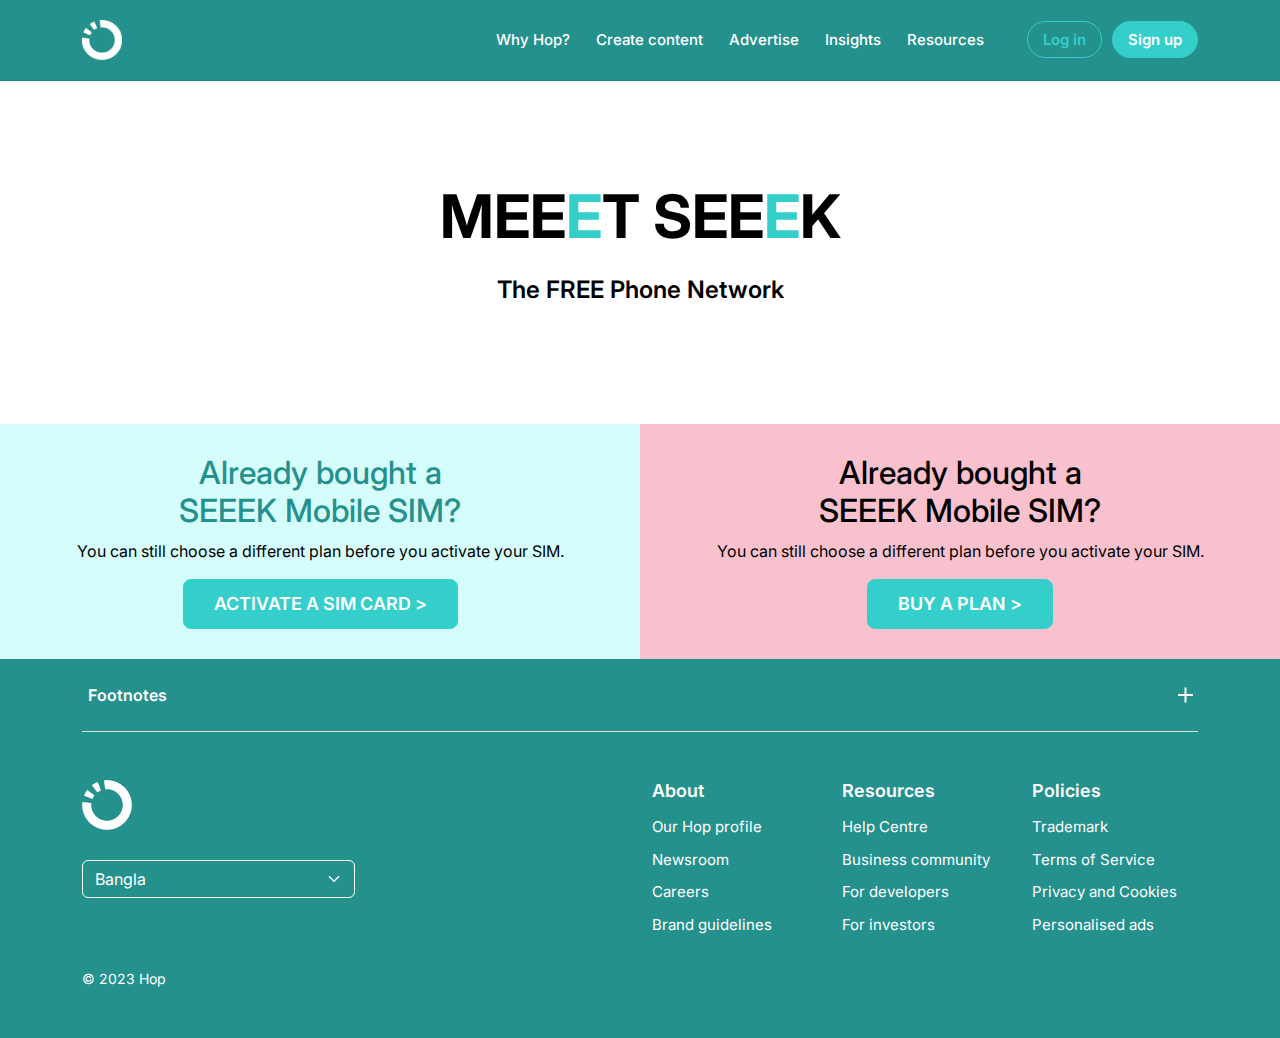
==== index.html @ 57a8bf24 "MEEET SEEEK init" ====
<!DOCTYPE html>
<html lang="en" xml:lang="en" xmlns="http://www.w3.org/1999/xhtml">
<head>
	<meta charset="UTF-8">
	<meta name="viewport" content="width=device-width, initial-scale=1, shrink-to-fit=no">
	
	<!-- Primary Meta Tags -->
	<title>MEEET SEEEK</title>
	<meta name="author" content="Developer Zahid">
	<meta name="title" content="MEEET SEEEK" />
	<meta name="description" content="MEEET SEEEK" />
	<meta name="keywords" content="MEEET SEEEK">

	<!-- Open Graph / Facebook -->
	<meta property="og:type" content="website" />
	<meta property="og:url" content="https://developer-zahid.github.io/MEEET-SEEEK" />
	<meta property="og:title" content="MEEET SEEEK" />
	<meta property="og:description" content="MEEET SEEEK" />
	<meta property="og:image" content="https://developer-zahid.github.io/MEEET-SEEEK/assets/images/og/og-image.jpg" />

	<!-- Twitter -->
	<meta property="twitter:card" content="summary_large_image" />
	<meta property="twitter:url" content="https://developer-zahid.github.io/MEEET-SEEEK" />
	<meta property="twitter:title" content="Hop" />
	<meta property="twitter:description" content="MEEET SEEEK" />
	<meta property="twitter:image" content="https://developer-zahid.github.io/MEEET-SEEEK/assets/images/og/og-image.jpg" />

	<!-- Favicon Link -->
	<link rel="icon" type="image/png" sizes="512x512" href="./assets/images/favicon/android-chrome-512x512.png">
	<link rel="icon" type="image/png" sizes="192x192" href="./assets/images/favicon/android-chrome-192x192.png">
	<link rel="apple-touch-icon" sizes="180x180" href="./assets/images/favicon/apple-touch-icon.png">
	<link rel="icon" type="image/png" sizes="32x32" href="./assets/images/favicon/favicon-32x32.png">
	<link rel="icon" type="image/png" sizes="16x16" href="./assets/images/favicon/favicon-16x16.png">
	<link rel="icon" type="image/x-icon" href="./assets/images/favicon/favicon.ico">
	<link rel="manifest" href="./assets/images/favicon/site.webmanifest">

	<!-- All CSS -->
	<link rel="stylesheet" href="./assets/plugins/bootstrap/css/bootstrap.min.css">
	<link rel="stylesheet" href="./assets/css/style.min.css">
</head>
<body>
	<!-- Preloader Section -->
	<!-- <div class="preloader position-fixed w-100 h-100 bg-white">
		<div class="preloader__container w-100 h-100 d-flex align-items-center justify-content-center p-2">
			<img class="user-select-none" src="./assets/images/logo/logo-black.png" alt="logo" height="100">
		</div>
	</div> -->

	<!-- Header Section -->
	<header class="header fixed-top">
		<nav class="navbar">
			<div class="container">
				<a class="navbar-brand" href="./">
					<img class="navbar-brand__image" src="./assets/images/logo/logo-black.png" alt="logo">
				</a>
				<div class="navbar__menu">
					<ul class="navbar__nav">
						<li class="navbar__nav__item">
							<button type="button" class="navbar__nav__link underline">
								<span class="navbar__nav__link__text underline__text">Why Hop?</span>
							</button>
							<div class="navbar__nav__dropdown-menu">
								<a href="#!" class="navbar__nav__dropdown-menu__link underline">
									<span class="underline__text">How Hop works</span>
								</a>
								<a href="#!" class="navbar__nav__dropdown-menu__link underline">
									<span class="underline__text">Getting started</span>
								</a>
								<a href="#!" class="navbar__nav__dropdown-menu__link underline">
									<span class="underline__text">The Hop audience</span>
								</a>
								<a href="#!" class="navbar__nav__dropdown-menu__link underline">
									<span class="underline__text">Success stories</span>
								</a>
							</div>
						</li>
						<li class="navbar__nav__item">
							<button type="button" class="navbar__nav__link underline">
								<span class="navbar__nav__link__text underline__text">Create content</span>
							</button>
							<div class="navbar__nav__dropdown-menu">
								<a href="#!" class="navbar__nav__dropdown-menu__link underline">
									<span class="underline__text">Hop for creators</span>
								</a>
								<a href="#!" class="navbar__nav__dropdown-menu__link underline">
									<span class="underline__text">Making Pins: Tricks and Tips</span>
								</a>
								<a href="#!" class="navbar__nav__dropdown-menu__link underline">
									<span class="underline__text">Earning money</span>
								</a>
								<a href="#!" class="navbar__nav__dropdown-menu__link underline">
									<span class="underline__text">Best Practices</span>
								</a>
							</div>
						</li>
						<li class="navbar__nav__item">
							<button type="button" class="navbar__nav__link underline">
								<span class="navbar__nav__link__text underline__text">Advertise</span>
							</button>
							<div class="navbar__nav__dropdown-menu">
								<a href="#!" class="navbar__nav__dropdown-menu__link underline">
									<span class="underline__text">Hop Ads</span>
								</a>
								<a href="#!" class="navbar__nav__dropdown-menu__link underline">
									<span class="underline__text">Using Ads Manager</span>
								</a>
								<a href="#!" class="navbar__nav__dropdown-menu__link underline">
									<span class="underline__text">Shopping solutions</span>
								</a>
								<a href="#!" class="navbar__nav__dropdown-menu__link underline">
									<span class="underline__text">Analytics and measurement</span>
								</a>
								<a href="#!" class="navbar__nav__dropdown-menu__link underline">
									<span class="underline__text">Brand safety</span>
								</a>
								<a href="#!" class="navbar__nav__dropdown-menu__link underline">
									<span class="underline__text">Hop Business Partners</span>
								</a>
							</div>
						</li>
						<li class="navbar__nav__item">
							<button type="button" class="navbar__nav__link underline">
								<span class="navbar__nav__link__text underline__text">Insights</span>
							</button>
							<div class="navbar__nav__dropdown-menu">
								<a href="#!" class="navbar__nav__dropdown-menu__link underline">
									<span class="underline__text">The Point: Research and insights</span>
								</a>
								<a href="#!" class="navbar__nav__dropdown-menu__link underline">
									<span class="underline__text">Inspiration Nation</span>
								</a>
								<a href="#!" class="navbar__nav__dropdown-menu__link underline">
									<span class="underline__text">Hop Predicts</span>
								</a>
								<a href="#!" class="navbar__nav__dropdown-menu__link underline">
									<span class="underline__text">Holiday 2023</span>
								</a>
							</div>
						</li>
						<li class="navbar__nav__item">
							<button type="button" class="navbar__nav__link underline">
								<span class="navbar__nav__link__text underline__text">Resources</span>
							</button>
							<div class="navbar__nav__dropdown-menu">
								<a href="#!" class="navbar__nav__dropdown-menu__link underline">
									<span class="underline__text">Blog</span>
								</a>
								<a href="#!" class="navbar__nav__dropdown-menu__link underline">
									<span class="underline__text">Hop Presents 2023</span>
								</a>
								<a href="#!" class="navbar__nav__dropdown-menu__link underline">
									<span class="underline__text">Agency resources</span>
								</a>
								<a href="#!" class="navbar__nav__dropdown-menu__link underline">
									<span class="underline__text">Small business hub</span>
								</a>
								<a href="#!" class="navbar__nav__dropdown-menu__link underline">
									<span class="underline__text">Guides and education</span>
								</a>
								<a href="#!" class="navbar__nav__dropdown-menu__link underline">
									<span class="underline__text">Teen safety</span>
								</a>
							</div>
						</li>
					</ul>
					<div class="navbar__actions">
						<a href="#!" class="btn btn-sm btn-outline-primary rounded-pill">Log in</a>
						<a href="#!" class="btn btn-sm btn-primary rounded-pill">Sign up</a>
					</div>
				</div>
				<button type="button" class="navbar__toggler" data-toggle="menu">
					<span class="navbar__toggler__bar"></span>
					<span class="navbar__toggler__bar"></span>
				</button>
			</div>
		</nav>
	</header>

	<!-- Banner Section -->
	<section class="banner">
		<div class="container">
			<div class="row justify-content-center">
				<div class="col-lg-8">
					<div class="text-center">
						<h1 class="banner__title">MEE<span class="text-primary">E</span>T SEE<span class="text-primary">E</span>K</h1>
						<p class="banner__text px-lg-5">The FREE Phone Network</p>
					</div>
				</div>
			</div>
		</div>
	</section>
	<section class="cta">
		<div class="container-fluid g-0">
			<div class="row g-0">
				<div class="col-md-6">
					<a href="#!" class="cta-card text-center d-block bg-primary--light">
						<h1 class="cta-card__title text-primary--dark h2">Already bought a <br> SEEEK Mobile SIM?</h1>
						<p class="cta-card__text">You can still choose a different plan before you activate your SIM.</p>
						<span class="btn btn-lg btn-primary">ACTIVATE A SIM CARD ></span>
					</a>
				</div>
				<div class="col-md-6">
					<a href="#!" class="cta-card text-center d-block bg-secondary">
						<h1 class="cta-card__title h2">Already bought a <br> SEEEK Mobile SIM?</h1>
						<p class="cta-card__text">You can still choose a different plan before you activate your SIM.</p>
						<span class="btn btn-lg btn-primary">BUY A PLAN ></span>
					</a>
				</div>
			</div>
		</div>
	</section>

	<!-- Footer Section -->
	<footer class="footer bg-primary--dark">
		<div class="container">
			<div class="footer__top">
				<button type="button" class="text-white fw-semibold text-start d-block py-4 w-100 bg-transparent border-0 border-bottom" data-bs-toggle="collapse" data-bs-target="#collapseExample" aria-expanded="false">Footnotes</button>
				<div class="collapse" id="collapseExample">
					<div class="pt-5">
						<div class="row">
							<div class="col-lg-4 col-md-6 text-white">
								<small class="circle-number">1</small>
								<p><small>Neustar, Retail meta study with five US retail brands, June 2019</small></p>
							</div>
							<div class="col-lg-4 col-md-6 text-white">
								<small class="circle-number">2</small>
								<p><small>Product screens are for illustrative purposes only, and results may vary.</small></p>
							</div>
						</div>
					</div>
				</div>
			</div>
			<div class="footer__bottom py-5">
				<div class="row">
					<div class="col-xl-6 col-lg-4">
						<a href="./" class="d-inline-block">
							<img class="footer__logo" src="./assets/images/logo/logo-white.png" alt="logo" loading="lazy">
						</a>
						<div class="col-md-6 my-3 my-sm-4">
							<select name="language" class="form-select bg-primary--dark">
								<option value="us" selected>English (US)</option>
								<option value="bd" selected>Bangla</option>
							</select>
						</div>
					</div>
					<div class="col-sm">
						<div class="footer__block">
							<h3 class="footer__block__title">About</h3>
							<a href="#!" class="footer__block__link">Our Hop profile</a>
							<a href="#!" class="footer__block__link">Newsroom</a>
							<a href="#!" class="footer__block__link">Careers</a>
							<a href="#!" class="footer__block__link">Brand guidelines</a>
						</div>
					</div>
					<div class="col-sm">
						<div class="footer__block">
							<h3 class="footer__block__title">Resources</h3>
							<a href="#!" class="footer__block__link">Help Centre</a>
							<a href="#!" class="footer__block__link">Business community</a>
							<a href="#!" class="footer__block__link">For developers</a>
							<a href="#!" class="footer__block__link">For investors</a>
						</div>
					</div>
					<div class="col-sm">
						<div class="footer__block">
							<h3 class="footer__block__title">Policies</h3>
							<a href="#!" class="footer__block__link">Trademark</a>
							<a href="#!" class="footer__block__link">Terms of Service</a>
							<a href="#!" class="footer__block__link">Privacy and Cookies</a>
							<a href="#!" class="footer__block__link">Personalised ads</a>
						</div>
					</div>
				</div>
				<p class="mb-0 text-white"><small>© 2023 Hop</small></p>
			</div>
		</div>
	</footer>

	<!-- All Scripts -->
	<script src="./assets/plugins/jquery/jquery-3.7.1.min.js"></script>
	<script src="./assets/plugins/bootstrap/js/bootstrap.min.js"></script>
	<script src="./assets/js/script.js"></script>
</body>
</html>
---- assets/css/style.min.css ----
@import"https://fonts.googleapis.com/css2?family=Inter:wght@300;400;500;600;700&display=swap";:root{--color-primary: #34CFCB;--color-primary-rgb: 52, 207, 203;--color-primary--light: #D5FDFC;--color-primary-rgb--light: 213, 253, 252;--color-primary--dark: #25918d;--color-secondary: #f9c1cd;--color-secondary-rgb: 249, 193, 205;--font-primary: Inter, sans-serif}*,*::before,*::after{outline:none;-webkit-tap-highlight-color:rgba(0,0,0,0)}::-moz-selection{color:#fff;background:var(--color-primary)}::selection{color:#fff;background:var(--color-primary)}html,body{scroll-behavior:smooth}html{font-size:16px;-webkit-text-size-adjust:none;-moz-text-size-adjust:none;-ms-text-size-adjust:none;text-size-adjust:none}body{--bs-body-color: #000000;--bs-body-font-weight: 400;--bs-body-font-family: var(--font-primary)}a,button{color:inherit;font-family:inherit}a,a:hover,a:focus,a:active{color:currentColor;text-decoration:none}button,button:hover,button:focus,button:active{outline:none}img,svg{display:block}img{-o-object-fit:cover;object-fit:cover;max-width:100%}p{font-size:0.875rem}@media(min-width: 768px){p{font-size:1rem}}:is(p,h1,h2,h3,h4,h5,h6) a{-webkit-text-decoration:underline var(--color-primary--dark) !important;text-decoration:underline var(--color-primary--dark) !important}.preloader{z-index:99999}.user-select-none{pointer-events:none}.section-gap{--_section-gap: 5rem;padding:var(--_section-gap) 0}@media(max-width: 1199.98px){.section-gap{--_section-gap: 3.75rem}}.section-gap--fix{padding-bottom:calc(var(--_section-gap) - 28px)}.section-header__title{font-size:1.875rem;margin-bottom:2.5rem}@media(min-width: 768px){.section-header__title{font-size:2.8125rem}}@media(min-width: 992px){.section-header__title{font-size:3.875rem}}.underline__text{position:relative;display:inline-block;padding:8px 5px;line-height:1}.underline__text::after{bottom:0;left:0;width:100%;height:2px;-webkit-transform:scaleX(0);-ms-transform:scaleX(0);transform:scaleX(0);-webkit-transform-origin:left center;-ms-transform-origin:left center;transform-origin:left center;background-color:var(--color-primary);-webkit-transition:-webkit-transform .2s cubic-bezier(0.21, 0.01, 0.21, 0.96);transition:-webkit-transform .2s cubic-bezier(0.21, 0.01, 0.21, 0.96);-o-transition:transform .2s cubic-bezier(0.21, 0.01, 0.21, 0.96);transition:transform .2s cubic-bezier(0.21, 0.01, 0.21, 0.96);transition:transform .2s cubic-bezier(0.21, 0.01, 0.21, 0.96), -webkit-transform .2s cubic-bezier(0.21, 0.01, 0.21, 0.96)}.underline.active .underline__text::after,.underline:hover .underline__text::after,.underline:focus-visible .underline__text::after{-webkit-transform:scaleX(1);-ms-transform:scaleX(1);transform:scaleX(1)}.match-height>[class*=col]{display:-webkit-box;display:-ms-flexbox;display:flex;-webkit-box-orient:vertical;-webkit-box-direction:normal;-ms-flex-flow:column;flex-flow:column}.match-height>[class*=col]>*{-webkit-box-flex:1;-ms-flex:1 1 auto;flex:1 1 auto}.text-primary,.bg-primary{--bs-primary-rgb: var(--color-primary-rgb)}.text-primary--dark{color:var(--color-primary--dark)}.bg-primary--light{background-color:var(--color-primary--light)}.bg-primary--dark{background-color:var(--color-primary--dark)}.text-secondary,.bg-secondary{--bs-secondary-rgb: var(--color-secondary-rgb)}.simplebar-scrollbar::before{background-color:var(--color-primary)}.nav-pills .nav-link__text{position:relative;isolation:isolate}[data-bs-toggle=collapse]::before,[data-bs-toggle=collapse]::after,.nav-pills .nav-link__text::after,.underline__text::after{content:"";position:absolute}.nav-pills .nav-link__text::after{border-radius:50rem}.circle-number,.favorite-btn{border-radius:100rem}.nav-pills .nav-link{-webkit-box-shadow:none;box-shadow:none}.text-btn{font-weight:500}.banner__text{font-weight:600}html{scrollbar-color:var(--color-primary) var(--color-primary--light);scrollbar-width:thin}html::-webkit-scrollbar{-webkit-appearance:none;appearance:none;background-color:var(--color-primary--light)}@media(min-width: 768px){html::-webkit-scrollbar{width:8px}}html::-webkit-scrollbar-thumb{background-color:var(--color-primary)}.header .navbar__actions{display:-webkit-box;display:-ms-flexbox;display:flex;-webkit-box-align:center;-ms-flex-align:center;align-items:center}.header .navbar__actions,.header .navbar__nav{--_size: 100%;max-width:var(--_size)}@media(min-width: 576px){.header .navbar__actions,.header .navbar__nav{--_size: 540px}}@media(min-width: 768px){.header .navbar__actions,.header .navbar__nav{--_size: 720px}}@media(min-width: 992px){.header .navbar__actions,.header .navbar__nav{--_size: 960px}}@media(min-width: 1200px){.header .navbar__actions,.header .navbar__nav{--_size: 1140px}}@media(min-width: 1400px){.header .navbar__actions,.header .navbar__nav{--_size: 1320px}}.btn{--bs-btn-padding-y: 0.625rem;--bs-btn-padding-x: 1.5625rem;--bs-btn-font-size: 0.875rem;--bs-border-radius: 0.5rem;--bs-btn-font-family: var(--font-primary);--bs-btn-font-weight: 600;--bs-btn-line-height: 1;-webkit-box-shadow:none !important;box-shadow:none !important}@media(min-width: 768px){.btn{--bs-btn-padding-y: 0.9375rem;--bs-btn-padding-x: 1.875rem;--bs-btn-font-size: 1.125rem;--bs-border-radius: 0.9375rem}}.btn-sm{--bs-btn-padding-y: 0.625rem;--bs-btn-padding-x: 0.9375rem;--bs-btn-font-size: 0.9375rem}.btn__icon{margin-right:0.625rem}.btn-primary{--bs-btn-bg: var(--color-primary);--bs-btn-border-color: var(--color-primary);--bs-btn-hover-color: var(--color-primary);--bs-btn-hover-bg: transparent;--bs-btn-hover-border-color: var(--color-primary);--bs-btn-active-color: var(--bs-btn-hover-color);--bs-btn-active-bg: var(--bs-btn-hover-bg);--bs-btn-active-border-color: var(--bs-btn-hover-border-color)}.btn-primary:focus{color:var(--bs-btn-hover-color);background-color:var(--bs-btn-hover-bg);border-color:var(--bs-btn-hover-border-color)}.btn-outline-primary{--bs-btn-color: var(--color-primary);--bs-btn-border-color: var(--color-primary);--bs-btn-hover-color: #fff;--bs-btn-hover-bg: var(--color-primary);--bs-btn-hover-border-color: var(--color-primary);--bs-btn-active-color: #fff;--bs-btn-active-bg: var(--color-primary);--bs-btn-active-border-color: var(--color-primary)}.btn-outline-primary:focus{color:var(--bs-btn-hover-color);background-color:var(--bs-btn-hover-bg);border-color:var(--bs-btn-hover-bg)}.btn-secondary{--bs-btn-color: #000000;--_btn-interaction-color: var(--color-primary);--bs-btn-bg: #D3D3D3;--bs-btn-border-color: var(--bs-btn-bg);--bs-btn-hover-color: #ffffff;--bs-btn-hover-bg: var(--_btn-interaction-color);--bs-btn-hover-border-color: var(--_btn-interaction-color);--bs-btn-active-color: var(--bs-btn-hover-color);--bs-btn-active-bg: var(--_btn-interaction-color);--bs-btn-active-border-color: var(--_btn-interaction-color)}.btn-secondary:focus{color:var(--bs-btn-hover-color);background-color:var(--_btn-interaction-color);border-color:var(--_btn-interaction-color)}.back-btn{display:-webkit-inline-box;display:-ms-inline-flexbox;display:inline-flex;-webkit-box-align:center;-ms-flex-align:center;align-items:center;background-color:rgba(0,0,0,0);border:0;gap:0.375rem}@media(min-width: 576px){.back-btn{font-size:1.25rem}}.favorite-btn:not(.active) .favorite-btn__icon,.favorite-btn:not(.active) .icon-btn__icon,.icon-btn:not(.active) .favorite-btn__icon,.icon-btn:not(.active) .icon-btn__icon{fill:rgba(0,0,0,0)}.favorite-btn{--_size: 2.5rem;display:-webkit-inline-box;display:-ms-inline-flexbox;display:inline-flex;-webkit-box-align:center;-ms-flex-align:center;align-items:center;-webkit-box-pack:center;-ms-flex-pack:center;justify-content:center;width:var(--_size);height:var(--_size);font-size:1.125rem;padding:5px;background-color:rgba(255,255,255,.5);border:0;color:var(--color-primary);-webkit-backdrop-filter:blur(1.5625rem);backdrop-filter:blur(1.5625rem)}@media(min-width: 768px){.favorite-btn{--_size: 3.125rem;font-size:1.375rem}}.icon-btn{color:#000;background-color:rgba(0,0,0,0);font-size:1.5625rem;border:0;padding:3px;line-height:0}.icon-btn--sm{font-size:1rem}.text-btn{display:-webkit-inline-box;display:-ms-inline-flexbox;display:inline-flex;-webkit-box-align:center;-ms-flex-align:center;align-items:center;font-size:1rem;padding:5px;background-color:rgba(0,0,0,0);border:0;line-height:1}.text-btn:is(.active) .text-btn__before,.text-btn:not(.active) .text-btn__after{display:none}.scroll-top{bottom:0.9375rem;right:0.9375rem;display:none;cursor:pointer;z-index:7}.scroll-top__btn{width:1.875rem;height:1.875rem;font-size:1.1rem;color:#fff;background-color:var(--color-primary)}.scroll-top__btn:active{background-color:var(--color-secondary)}.form-select{--bs-body-bg: #ffffff;--bs-border-color: var(--bs-body-bg);--bs-form-select-bg-img: url("data:image/svg+xml,%3csvg xmlns='http://www.w3.org/2000/svg' viewBox='0 0 16 16'%3e%3cpath fill='none' stroke='%23ffffff' stroke-linecap='round' stroke-linejoin='round' stroke-width='2' d='m2 5 6 6 6-6'/%3e%3c/svg%3e");color:#fff;font-size:1rem;cursor:pointer}.form-select::-webkit-input-placeholder{color:currentColor;opacity:1}.form-select::-moz-placeholder{color:currentColor;opacity:1}.form-select:-ms-input-placeholder{color:currentColor;opacity:1}.form-select::-ms-input-placeholder{color:currentColor;opacity:1}.form-select::placeholder{color:currentColor;opacity:1}.form-select:focus{color:#fff;-webkit-box-shadow:none;box-shadow:none;border-color:#fff}.form-select option{font-size:0.875rem}.cta-card{padding:1.875rem}.nav-pills{--bs-nav-link-color: #000000;--bs-nav-pills-link-active-color: var(--bs-nav-link-color);--bs-nav-link-hover-color: var(--bs-nav-link-color);--bs-nav-pills-link-active-bg: transparent;--bs-nav-link-font-weight: 600;--bs-nav-link-padding-x: 5px}.nav-pills .nav-link__text{display:inline-block;padding:5px}.nav-pills .nav-link__text::after{left:0;right:0;bottom:0;height:2px;background-color:#000;-webkit-transform:scaleX(0);-ms-transform:scaleX(0);transform:scaleX(0);-webkit-transform-origin:right;-ms-transform-origin:right;transform-origin:right;-webkit-transition:-webkit-transform .2s ease-in-out;transition:-webkit-transform .2s ease-in-out;-o-transition:transform .2s ease-in-out;transition:transform .2s ease-in-out;transition:transform .2s ease-in-out, -webkit-transform .2s ease-in-out}@media(hover: hover){.nav-pills .nav-link:hover .nav-link__text::after{-webkit-transform:scaleX(1);-ms-transform:scaleX(1);transform:scaleX(1);-webkit-transform-origin:left;-ms-transform-origin:left;transform-origin:left}}.nav-pills .nav-link.active .nav-link__text::after{-webkit-transform:scaleX(1);-ms-transform:scaleX(1);transform:scaleX(1);-webkit-transform-origin:left;-ms-transform-origin:left;transform-origin:left}.header{--_color-bg: #ffffff;background-color:var(--_color-bg);border-bottom:1px solid rgba(0,52,64,.1);-webkit-transition:background-color .1s cubic-bezier(0.21, 0.01, 0.21, 0.96);-o-transition:background-color .1s cubic-bezier(0.21, 0.01, 0.21, 0.96);transition:background-color .1s cubic-bezier(0.21, 0.01, 0.21, 0.96)}.header:not(.sticky) .navbar{--bs-navbar-padding-y: 0.9375rem}@media(max-width: 991.98px){.header.active{--_color-bg: var(--color-primary--dark)}.header.active .navbar__menu{opacity:1;visibility:visible}.header.active .navbar__nav__link{color:#fff}.header.active .navbar-brand__image{-webkit-filter:brightness(0) invert(1);filter:brightness(0) invert(1)}.header.active .navbar__toggler__bar{background-color:#fff}}@media(min-width: 992px)and (hover: hover){.header:hover,.header:focus-within{--_color-bg: var(--color-primary--dark)}.header:hover .navbar__nav__link,.header:focus-within .navbar__nav__link{color:#fff}.header:hover .navbar-brand__image,.header:focus-within .navbar-brand__image{-webkit-filter:brightness(0) invert(1);filter:brightness(0) invert(1)}}.header .navbar{-webkit-transition:padding .35s cubic-bezier(0.21, 0.01, 0.21, 0.96);-o-transition:padding .35s cubic-bezier(0.21, 0.01, 0.21, 0.96);transition:padding .35s cubic-bezier(0.21, 0.01, 0.21, 0.96)}.header .navbar-brand__image{max-height:2.5rem;-webkit-transition:-webkit-filter .45s cubic-bezier(0.21, 0.01, 0.21, 0.96);transition:-webkit-filter .45s cubic-bezier(0.21, 0.01, 0.21, 0.96);-o-transition:filter .45s cubic-bezier(0.21, 0.01, 0.21, 0.96);transition:filter .45s cubic-bezier(0.21, 0.01, 0.21, 0.96);transition:filter .45s cubic-bezier(0.21, 0.01, 0.21, 0.96), -webkit-filter .45s cubic-bezier(0.21, 0.01, 0.21, 0.96)}.header .navbar__menu{display:-webkit-box;display:-ms-flexbox;display:flex}@media(min-width: 992px){.header .navbar__menu{-webkit-box-align:center;-ms-flex-align:center;align-items:center;gap:1.875rem}}@media(max-width: 991.98px){.header .navbar__menu{-webkit-box-orient:vertical;-webkit-box-direction:normal;-ms-flex-direction:column;flex-direction:column;position:fixed;top:0;right:0;bottom:0;left:0;background-color:var(--color-primary--dark);z-index:-1;padding-top:var(--header-size);opacity:0;visibility:hidden;-webkit-transition:all .45s cubic-bezier(0.21, 0.01, 0.21, 0.96);-o-transition:all .45s cubic-bezier(0.21, 0.01, 0.21, 0.96);transition:all .45s cubic-bezier(0.21, 0.01, 0.21, 0.96)}}.header .navbar__nav{display:-webkit-box;display:-ms-flexbox;display:flex;list-style-type:none;margin-bottom:0;padding-left:0}@media(min-width: 992px){.header .navbar__nav{-webkit-box-align:center;-ms-flex-align:center;align-items:center}}@media(max-width: 991.98px){.header .navbar__nav{-webkit-box-orient:vertical;-webkit-box-direction:normal;-ms-flex-direction:column;flex-direction:column;width:100%;margin-left:auto;margin-right:auto;padding-right:calc(var(--bs-gutter-x)*.5);padding-left:calc(var(--bs-gutter-x)*.5);padding-bottom:1.875rem;overflow:auto}}.header .navbar__nav__item{position:relative}.header .navbar__nav__item:focus-within .navbar__nav__dropdown-menu{opacity:1;visibility:visible}.header .navbar__nav__link{position:relative;display:block;width:100%;text-align:left;font-weight:500;padding-top:8px;padding-bottom:8px;background-color:rgba(0,0,0,0);border:0;-webkit-transition:color .45s cubic-bezier(0.21, 0.01, 0.21, 0.96);-o-transition:color .45s cubic-bezier(0.21, 0.01, 0.21, 0.96);transition:color .45s cubic-bezier(0.21, 0.01, 0.21, 0.96)}@media(min-width: 992px){.header .navbar__nav__link{font-size:0.9375rem;padding-left:8px;padding-right:8px}.header .navbar__nav__link:hover+.navbar__nav__dropdown-menu,.header .navbar__nav__link:focus-visible+.navbar__nav__dropdown-menu{opacity:1;visibility:visible}}@media(max-width: 991.98px){.header .navbar__nav__link{font-size:1.375rem;padding-left:0;padding-right:0}.header .navbar__nav__link::before,.header .navbar__nav__link::after{content:"";position:absolute;right:5px;top:50%;width:0.9375rem;-webkit-transform:translateY(-50%) rotate(0);-ms-transform:translateY(-50%) rotate(0);transform:translateY(-50%) rotate(0);height:2px;background-color:#fff;-webkit-transition:opacity .2s cubic-bezier(0.21, 0.01, 0.21, 0.96);-o-transition:opacity .2s cubic-bezier(0.21, 0.01, 0.21, 0.96);transition:opacity .2s cubic-bezier(0.21, 0.01, 0.21, 0.96)}.header .navbar__nav__link::after{-webkit-transform:translateY(-50%) rotate(90deg);-ms-transform:translateY(-50%) rotate(90deg);transform:translateY(-50%) rotate(90deg)}.header .navbar__nav__link.show::after{opacity:0}.header .navbar__nav__link .underline__text::after{display:none}}@media(min-width: 992px){.header .navbar__nav__dropdown-menu{position:absolute;opacity:0;visibility:hidden;width:-webkit-fit-content;width:-moz-fit-content;width:fit-content;padding:1.875rem 0.625rem}.header .navbar__nav__dropdown-menu:hover{opacity:1;visibility:visible}.header .navbar__nav__dropdown-menu::before{content:"";position:fixed;z-index:-1;top:0;left:0;right:0;height:var(--_height);background-color:var(--color-primary--dark)}}@media(max-width: 991.98px){.header .navbar__nav__dropdown-menu{display:none;padding-top:0.9375rem;padding-bottom:0.9375rem}}.header .navbar__nav__dropdown-menu__link{display:block;color:#fff;font-size:1.0625rem;font-weight:500}@media(min-width: 992px){.header .navbar__nav__dropdown-menu__link{white-space:nowrap}}.header .navbar__actions{gap:0.625rem}@media(max-width: 991.98px){.header .navbar__actions{margin-top:auto;width:100%;margin-left:auto;margin-right:auto;padding-top:1.25rem;padding-bottom:1.25rem;padding-right:calc(var(--bs-gutter-x)*.5);padding-left:calc(var(--bs-gutter-x)*.5);border-top:1px solid rgba(255,255,255,.3)}}.header .navbar__toggler{position:relative;width:1.875rem;height:1.875rem;border:0;background-color:rgba(0,0,0,0)}@media(min-width: 992px){.header .navbar__toggler{display:none}}@media(max-width: 991.98px){.header .navbar__toggler{display:-webkit-inline-box;display:-ms-inline-flexbox;display:inline-flex;-webkit-box-align:center;-ms-flex-align:center;align-items:center;-webkit-box-pack:center;-ms-flex-pack:center;justify-content:center}}.header .navbar__toggler__bar{position:absolute;width:100%;height:2px;background-color:var(--color-primary--dark);-webkit-transition:-webkit-transform .35s cubic-bezier(0.21, 0.01, 0.21, 0.96);transition:-webkit-transform .35s cubic-bezier(0.21, 0.01, 0.21, 0.96);-o-transition:transform .35s cubic-bezier(0.21, 0.01, 0.21, 0.96);transition:transform .35s cubic-bezier(0.21, 0.01, 0.21, 0.96);transition:transform .35s cubic-bezier(0.21, 0.01, 0.21, 0.96), -webkit-transform .35s cubic-bezier(0.21, 0.01, 0.21, 0.96)}.header .navbar__toggler__bar:first-of-type{-webkit-transform:translateY(-5px) rotate(0);-ms-transform:translateY(-5px) rotate(0);transform:translateY(-5px) rotate(0)}.header .navbar__toggler__bar:last-of-type{-webkit-transform:translateY(5px) rotate(0);-ms-transform:translateY(5px) rotate(0);transform:translateY(5px) rotate(0)}.header .navbar__toggler.active .navbar__toggler__bar:first-of-type{-webkit-transform:translateY(0) rotate(-45deg);-ms-transform:translateY(0) rotate(-45deg);transform:translateY(0) rotate(-45deg)}.header .navbar__toggler.active .navbar__toggler__bar:last-of-type{-webkit-transform:translateY(0) rotate(45deg);-ms-transform:translateY(0) rotate(45deg);transform:translateY(0) rotate(45deg)}.footer__logo{max-height:3.125rem}.footer__block{margin-bottom:1.875rem}.footer__block__title,.footer__block__link{color:#fff}.footer__block__title{font-size:1rem;font-weight:600;margin-bottom:0.9375rem}@media(min-width: 576px){.footer__block__title{font-size:1.125rem}}.footer__block__link{display:block;font-size:0.875rem;margin-bottom:0.625rem}@media(min-width: 576px){.footer__block__link{font-size:0.9375rem}}.footer__block__link:hover,.footer__block__link:focus{color:#fff;text-decoration:underline}[data-bs-toggle=collapse]{position:relative}[data-bs-toggle=collapse]::before,[data-bs-toggle=collapse]::after{top:50%;right:5px;width:0.9375rem;height:2px;background-color:#fff;-webkit-transition:opacity .25s cubic-bezier(0.21, 0.01, 0.21, 0.96);-o-transition:opacity .25s cubic-bezier(0.21, 0.01, 0.21, 0.96);transition:opacity .25s cubic-bezier(0.21, 0.01, 0.21, 0.96)}[data-bs-toggle=collapse]::before{-webkit-transform:translateY(-50%);-ms-transform:translateY(-50%);transform:translateY(-50%)}[data-bs-toggle=collapse]::after{-webkit-transform:translateY(-50%) rotate(90deg);-ms-transform:translateY(-50%) rotate(90deg);transform:translateY(-50%) rotate(90deg)}[data-bs-toggle=collapse][aria-expanded=true]::after{opacity:0}.circle-number{display:-webkit-inline-box;display:-ms-inline-flexbox;display:inline-flex;-webkit-box-align:center;-ms-flex-align:center;align-items:center;-webkit-box-pack:center;-ms-flex-pack:center;justify-content:center;width:1.5625rem;height:1.5625rem;border:1px solid #fff;line-height:0;font-weight:500}.banner{padding-top:6.25rem;padding-bottom:6.25rem}.banner__title{font-size:2.1875rem;font-weight:700;margin-bottom:1.25rem}@media(min-width: 576px){.banner__title{font-size:2.5rem}}@media(min-width: 768px){.banner__title{font-size:3.75rem}}.banner__text{font-size:1.125rem}@media(min-width: 768px){.banner__text{font-size:1.5rem}}/*# sourceMappingURL=style.min.css.map */
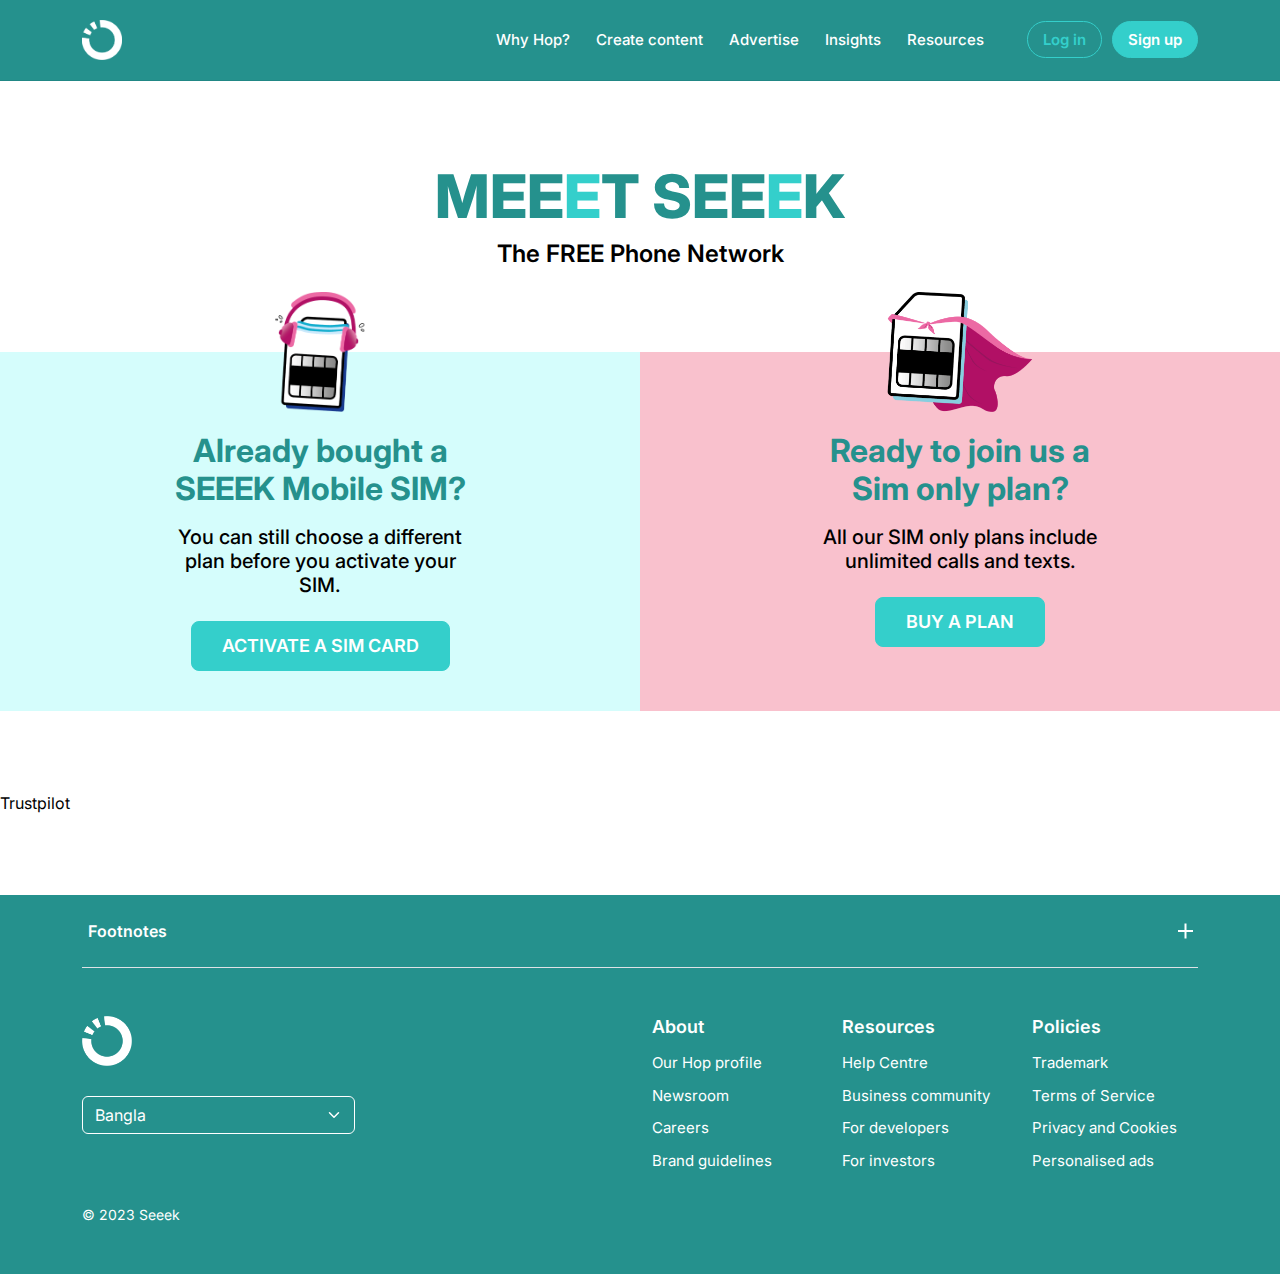
==== commit 2de3fe7e: "Added new section" ====
--- a/index.html
+++ b/index.html
@@ -35,8 +35,13 @@
 	<link rel="manifest" href="./assets/images/favicon/site.webmanifest">
 
 	<!-- All CSS -->
+	<link rel="stylesheet" href="https://cdnjs.cloudflare.com/ajax/libs/font-awesome/6.4.2/css/all.min.css" integrity="sha512-z3gLpd7yknf1YoNbCzqRKc4qyor8gaKU1qmn+CShxbuBusANI9QpRohGBreCFkKxLhei6S9CQXFEbbKuqLg0DA==" crossorigin="anonymous" referrerpolicy="no-referrer" />
 	<link rel="stylesheet" href="./assets/plugins/bootstrap/css/bootstrap.min.css">
 	<link rel="stylesheet" href="./assets/css/style.min.css">
+
+	<!-- TrustBox script -->
+	<script type="text/javascript" src="https://widget.trustpilot.com/bootstrap/v5/tp.widget.bootstrap.min.js" async></script>
+	<!-- End TrustBox script -->
 </head>
 <body>
 	<!-- Preloader Section -->
@@ -182,31 +187,42 @@
 			<div class="row justify-content-center">
 				<div class="col-lg-8">
 					<div class="text-center">
-						<h1 class="banner__title">MEE<span class="text-primary">E</span>T SEE<span class="text-primary">E</span>K</h1>
-						<p class="banner__text px-lg-5">The FREE Phone Network</p>
+						<h1 class="banner__title text-primary--dark mb-1">MEE<span class="text-primary">E</span>T SEE<span class="text-primary">E</span>K</h1>
+						<p class="banner__text px-lg-5 mb-0">The FREE Phone Network</p>
 					</div>
 				</div>
 			</div>
 		</div>
 	</section>
+	
+	<!-- CTA Section -->
 	<section class="cta">
 		<div class="container-fluid g-0">
-			<div class="row g-0">
+			<div class="row g-0 match-height">
 				<div class="col-md-6">
-					<a href="#!" class="cta-card text-center d-block bg-primary--light">
-						<h1 class="cta-card__title text-primary--dark h2">Already bought a <br> SEEEK Mobile SIM?</h1>
-						<p class="cta-card__text">You can still choose a different plan before you activate your SIM.</p>
-						<span class="btn btn-lg btn-primary">ACTIVATE A SIM CARD ></span>
+					<a href="#!" class="cta-card text-center d-block position-relative bg-primary--light">
+						<img class="cta-card__image mx-auto" src="./assets/images/cta/sim-1.png" alt="sim" height="120" loading="lazy">
+						<h1 class="cta-card__title text-primary--dark h2 fw-bold mb-3">Already bought a <br> SEEEK Mobile SIM?</h1>
+						<p class="cta-card__text h5 mb-4 mx-auto">You can still choose a different plan before you activate your SIM.</p>
+						<span class="btn btn-lg btn-primary text-uppercase">ACTIVATE A SIM CARD <i class="fa-solid fa-chevron-right"></i></span>
 					</a>
 				</div>
 				<div class="col-md-6">
-					<a href="#!" class="cta-card text-center d-block bg-secondary">
-						<h1 class="cta-card__title h2">Already bought a <br> SEEEK Mobile SIM?</h1>
-						<p class="cta-card__text">You can still choose a different plan before you activate your SIM.</p>
-						<span class="btn btn-lg btn-primary">BUY A PLAN ></span>
+					<a href="#!" class="cta-card text-center d-block position-relative bg-secondary">
+						<img class="cta-card__image mx-auto" src="./assets/images/cta/sim-2.png" alt="sim" height="120" loading="lazy">
+						<h1 class="cta-card__title text-primary--dark h2 fw-bold mb-3">Ready to join us a <br> Sim only plan?</h1>
+						<p class="cta-card__text h5 mb-4 mx-auto">All our SIM only plans include unlimited calls and texts.</p>
+						<span class="btn btn-lg btn-primary text-uppercase">BUY A PLAN <i class="fa-solid fa-chevron-right"></i></span>
 					</a>
 				</div>
 			</div>
+		</div>
+	</section>
+
+	<!-- TrustBox widget Section -->
+	<section class="section-gap">
+		<div class="trustpilot-widget" data-locale="en-GB" data-template-id="56278e9abfbbba0bdcd568bc" data-businessunit-id="655bd5d7f85442cfdfd79616" data-style-height="52px" data-style-width="100%">
+			<a href="https://uk.trustpilot.com/review/seeek.co" target="_blank" rel="noopener">Trustpilot</a>
 		</div>
 	</section>
 
@@ -271,7 +287,7 @@
 						</div>
 					</div>
 				</div>
-				<p class="mb-0 text-white"><small>© 2023 Hop</small></p>
+				<p class="mb-0 text-white"><small>© 2023 Seeek</small></p>
 			</div>
 		</div>
 	</footer>
--- a/assets/css/style.min.css
+++ b/assets/css/style.min.css
@@ -1 +1 @@
-@import"https://fonts.googleapis.com/css2?family=Inter:wght@300;400;500;600;700&display=swap";:root{--color-primary: #34CFCB;--color-primary-rgb: 52, 207, 203;--color-primary--light: #D5FDFC;--color-primary-rgb--light: 213, 253, 252;--color-primary--dark: #25918d;--color-secondary: #f9c1cd;--color-secondary-rgb: 249, 193, 205;--font-primary: Inter, sans-serif}*,*::before,*::after{outline:none;-webkit-tap-highlight-color:rgba(0,0,0,0)}::-moz-selection{color:#fff;background:var(--color-primary)}::selection{color:#fff;background:var(--color-primary)}html,body{scroll-behavior:smooth}html{font-size:16px;-webkit-text-size-adjust:none;-moz-text-size-adjust:none;-ms-text-size-adjust:none;text-size-adjust:none}body{--bs-body-color: #000000;--bs-body-font-weight: 400;--bs-body-font-family: var(--font-primary)}a,button{color:inherit;font-family:inherit}a,a:hover,a:focus,a:active{color:currentColor;text-decoration:none}button,button:hover,button:focus,button:active{outline:none}img,svg{display:block}img{-o-object-fit:cover;object-fit:cover;max-width:100%}p{font-size:0.875rem}@media(min-width: 768px){p{font-size:1rem}}:is(p,h1,h2,h3,h4,h5,h6) a{-webkit-text-decoration:underline var(--color-primary--dark) !important;text-decoration:underline var(--color-primary--dark) !important}.preloader{z-index:99999}.user-select-none{pointer-events:none}.section-gap{--_section-gap: 5rem;padding:var(--_section-gap) 0}@media(max-width: 1199.98px){.section-gap{--_section-gap: 3.75rem}}.section-gap--fix{padding-bottom:calc(var(--_section-gap) - 28px)}.section-header__title{font-size:1.875rem;margin-bottom:2.5rem}@media(min-width: 768px){.section-header__title{font-size:2.8125rem}}@media(min-width: 992px){.section-header__title{font-size:3.875rem}}.underline__text{position:relative;display:inline-block;padding:8px 5px;line-height:1}.underline__text::after{bottom:0;left:0;width:100%;height:2px;-webkit-transform:scaleX(0);-ms-transform:scaleX(0);transform:scaleX(0);-webkit-transform-origin:left center;-ms-transform-origin:left center;transform-origin:left center;background-color:var(--color-primary);-webkit-transition:-webkit-transform .2s cubic-bezier(0.21, 0.01, 0.21, 0.96);transition:-webkit-transform .2s cubic-bezier(0.21, 0.01, 0.21, 0.96);-o-transition:transform .2s cubic-bezier(0.21, 0.01, 0.21, 0.96);transition:transform .2s cubic-bezier(0.21, 0.01, 0.21, 0.96);transition:transform .2s cubic-bezier(0.21, 0.01, 0.21, 0.96), -webkit-transform .2s cubic-bezier(0.21, 0.01, 0.21, 0.96)}.underline.active .underline__text::after,.underline:hover .underline__text::after,.underline:focus-visible .underline__text::after{-webkit-transform:scaleX(1);-ms-transform:scaleX(1);transform:scaleX(1)}.match-height>[class*=col]{display:-webkit-box;display:-ms-flexbox;display:flex;-webkit-box-orient:vertical;-webkit-box-direction:normal;-ms-flex-flow:column;flex-flow:column}.match-height>[class*=col]>*{-webkit-box-flex:1;-ms-flex:1 1 auto;flex:1 1 auto}.text-primary,.bg-primary{--bs-primary-rgb: var(--color-primary-rgb)}.text-primary--dark{color:var(--color-primary--dark)}.bg-primary--light{background-color:var(--color-primary--light)}.bg-primary--dark{background-color:var(--color-primary--dark)}.text-secondary,.bg-secondary{--bs-secondary-rgb: var(--color-secondary-rgb)}.simplebar-scrollbar::before{background-color:var(--color-primary)}.nav-pills .nav-link__text{position:relative;isolation:isolate}[data-bs-toggle=collapse]::before,[data-bs-toggle=collapse]::after,.nav-pills .nav-link__text::after,.underline__text::after{content:"";position:absolute}.nav-pills .nav-link__text::after{border-radius:50rem}.circle-number,.favorite-btn{border-radius:100rem}.nav-pills .nav-link{-webkit-box-shadow:none;box-shadow:none}.text-btn{font-weight:500}.banner__text{font-weight:600}html{scrollbar-color:var(--color-primary) var(--color-primary--light);scrollbar-width:thin}html::-webkit-scrollbar{-webkit-appearance:none;appearance:none;background-color:var(--color-primary--light)}@media(min-width: 768px){html::-webkit-scrollbar{width:8px}}html::-webkit-scrollbar-thumb{background-color:var(--color-primary)}.header .navbar__actions{display:-webkit-box;display:-ms-flexbox;display:flex;-webkit-box-align:center;-ms-flex-align:center;align-items:center}.header .navbar__actions,.header .navbar__nav{--_size: 100%;max-width:var(--_size)}@media(min-width: 576px){.header .navbar__actions,.header .navbar__nav{--_size: 540px}}@media(min-width: 768px){.header .navbar__actions,.header .navbar__nav{--_size: 720px}}@media(min-width: 992px){.header .navbar__actions,.header .navbar__nav{--_size: 960px}}@media(min-width: 1200px){.header .navbar__actions,.header .navbar__nav{--_size: 1140px}}@media(min-width: 1400px){.header .navbar__actions,.header .navbar__nav{--_size: 1320px}}.btn{--bs-btn-padding-y: 0.625rem;--bs-btn-padding-x: 1.5625rem;--bs-btn-font-size: 0.875rem;--bs-border-radius: 0.5rem;--bs-btn-font-family: var(--font-primary);--bs-btn-font-weight: 600;--bs-btn-line-height: 1;-webkit-box-shadow:none !important;box-shadow:none !important}@media(min-width: 768px){.btn{--bs-btn-padding-y: 0.9375rem;--bs-btn-padding-x: 1.875rem;--bs-btn-font-size: 1.125rem;--bs-border-radius: 0.9375rem}}.btn-sm{--bs-btn-padding-y: 0.625rem;--bs-btn-padding-x: 0.9375rem;--bs-btn-font-size: 0.9375rem}.btn__icon{margin-right:0.625rem}.btn-primary{--bs-btn-bg: var(--color-primary);--bs-btn-border-color: var(--color-primary);--bs-btn-hover-color: var(--color-primary);--bs-btn-hover-bg: transparent;--bs-btn-hover-border-color: var(--color-primary);--bs-btn-active-color: var(--bs-btn-hover-color);--bs-btn-active-bg: var(--bs-btn-hover-bg);--bs-btn-active-border-color: var(--bs-btn-hover-border-color)}.btn-primary:focus{color:var(--bs-btn-hover-color);background-color:var(--bs-btn-hover-bg);border-color:var(--bs-btn-hover-border-color)}.btn-outline-primary{--bs-btn-color: var(--color-primary);--bs-btn-border-color: var(--color-primary);--bs-btn-hover-color: #fff;--bs-btn-hover-bg: var(--color-primary);--bs-btn-hover-border-color: var(--color-primary);--bs-btn-active-color: #fff;--bs-btn-active-bg: var(--color-primary);--bs-btn-active-border-color: var(--color-primary)}.btn-outline-primary:focus{color:var(--bs-btn-hover-color);background-color:var(--bs-btn-hover-bg);border-color:var(--bs-btn-hover-bg)}.btn-secondary{--bs-btn-color: #000000;--_btn-interaction-color: var(--color-primary);--bs-btn-bg: #D3D3D3;--bs-btn-border-color: var(--bs-btn-bg);--bs-btn-hover-color: #ffffff;--bs-btn-hover-bg: var(--_btn-interaction-color);--bs-btn-hover-border-color: var(--_btn-interaction-color);--bs-btn-active-color: var(--bs-btn-hover-color);--bs-btn-active-bg: var(--_btn-interaction-color);--bs-btn-active-border-color: var(--_btn-interaction-color)}.btn-secondary:focus{color:var(--bs-btn-hover-color);background-color:var(--_btn-interaction-color);border-color:var(--_btn-interaction-color)}.back-btn{display:-webkit-inline-box;display:-ms-inline-flexbox;display:inline-flex;-webkit-box-align:center;-ms-flex-align:center;align-items:center;background-color:rgba(0,0,0,0);border:0;gap:0.375rem}@media(min-width: 576px){.back-btn{font-size:1.25rem}}.favorite-btn:not(.active) .favorite-btn__icon,.favorite-btn:not(.active) .icon-btn__icon,.icon-btn:not(.active) .favorite-btn__icon,.icon-btn:not(.active) .icon-btn__icon{fill:rgba(0,0,0,0)}.favorite-btn{--_size: 2.5rem;display:-webkit-inline-box;display:-ms-inline-flexbox;display:inline-flex;-webkit-box-align:center;-ms-flex-align:center;align-items:center;-webkit-box-pack:center;-ms-flex-pack:center;justify-content:center;width:var(--_size);height:var(--_size);font-size:1.125rem;padding:5px;background-color:rgba(255,255,255,.5);border:0;color:var(--color-primary);-webkit-backdrop-filter:blur(1.5625rem);backdrop-filter:blur(1.5625rem)}@media(min-width: 768px){.favorite-btn{--_size: 3.125rem;font-size:1.375rem}}.icon-btn{color:#000;background-color:rgba(0,0,0,0);font-size:1.5625rem;border:0;padding:3px;line-height:0}.icon-btn--sm{font-size:1rem}.text-btn{display:-webkit-inline-box;display:-ms-inline-flexbox;display:inline-flex;-webkit-box-align:center;-ms-flex-align:center;align-items:center;font-size:1rem;padding:5px;background-color:rgba(0,0,0,0);border:0;line-height:1}.text-btn:is(.active) .text-btn__before,.text-btn:not(.active) .text-btn__after{display:none}.scroll-top{bottom:0.9375rem;right:0.9375rem;display:none;cursor:pointer;z-index:7}.scroll-top__btn{width:1.875rem;height:1.875rem;font-size:1.1rem;color:#fff;background-color:var(--color-primary)}.scroll-top__btn:active{background-color:var(--color-secondary)}.form-select{--bs-body-bg: #ffffff;--bs-border-color: var(--bs-body-bg);--bs-form-select-bg-img: url("data:image/svg+xml,%3csvg xmlns='http://www.w3.org/2000/svg' viewBox='0 0 16 16'%3e%3cpath fill='none' stroke='%23ffffff' stroke-linecap='round' stroke-linejoin='round' stroke-width='2' d='m2 5 6 6 6-6'/%3e%3c/svg%3e");color:#fff;font-size:1rem;cursor:pointer}.form-select::-webkit-input-placeholder{color:currentColor;opacity:1}.form-select::-moz-placeholder{color:currentColor;opacity:1}.form-select:-ms-input-placeholder{color:currentColor;opacity:1}.form-select::-ms-input-placeholder{color:currentColor;opacity:1}.form-select::placeholder{color:currentColor;opacity:1}.form-select:focus{color:#fff;-webkit-box-shadow:none;box-shadow:none;border-color:#fff}.form-select option{font-size:0.875rem}.cta-card{padding:1.875rem}.nav-pills{--bs-nav-link-color: #000000;--bs-nav-pills-link-active-color: var(--bs-nav-link-color);--bs-nav-link-hover-color: var(--bs-nav-link-color);--bs-nav-pills-link-active-bg: transparent;--bs-nav-link-font-weight: 600;--bs-nav-link-padding-x: 5px}.nav-pills .nav-link__text{display:inline-block;padding:5px}.nav-pills .nav-link__text::after{left:0;right:0;bottom:0;height:2px;background-color:#000;-webkit-transform:scaleX(0);-ms-transform:scaleX(0);transform:scaleX(0);-webkit-transform-origin:right;-ms-transform-origin:right;transform-origin:right;-webkit-transition:-webkit-transform .2s ease-in-out;transition:-webkit-transform .2s ease-in-out;-o-transition:transform .2s ease-in-out;transition:transform .2s ease-in-out;transition:transform .2s ease-in-out, -webkit-transform .2s ease-in-out}@media(hover: hover){.nav-pills .nav-link:hover .nav-link__text::after{-webkit-transform:scaleX(1);-ms-transform:scaleX(1);transform:scaleX(1);-webkit-transform-origin:left;-ms-transform-origin:left;transform-origin:left}}.nav-pills .nav-link.active .nav-link__text::after{-webkit-transform:scaleX(1);-ms-transform:scaleX(1);transform:scaleX(1);-webkit-transform-origin:left;-ms-transform-origin:left;transform-origin:left}.header{--_color-bg: #ffffff;background-color:var(--_color-bg);border-bottom:1px solid rgba(0,52,64,.1);-webkit-transition:background-color .1s cubic-bezier(0.21, 0.01, 0.21, 0.96);-o-transition:background-color .1s cubic-bezier(0.21, 0.01, 0.21, 0.96);transition:background-color .1s cubic-bezier(0.21, 0.01, 0.21, 0.96)}.header:not(.sticky) .navbar{--bs-navbar-padding-y: 0.9375rem}@media(max-width: 991.98px){.header.active{--_color-bg: var(--color-primary--dark)}.header.active .navbar__menu{opacity:1;visibility:visible}.header.active .navbar__nav__link{color:#fff}.header.active .navbar-brand__image{-webkit-filter:brightness(0) invert(1);filter:brightness(0) invert(1)}.header.active .navbar__toggler__bar{background-color:#fff}}@media(min-width: 992px)and (hover: hover){.header:hover,.header:focus-within{--_color-bg: var(--color-primary--dark)}.header:hover .navbar__nav__link,.header:focus-within .navbar__nav__link{color:#fff}.header:hover .navbar-brand__image,.header:focus-within .navbar-brand__image{-webkit-filter:brightness(0) invert(1);filter:brightness(0) invert(1)}}.header .navbar{-webkit-transition:padding .35s cubic-bezier(0.21, 0.01, 0.21, 0.96);-o-transition:padding .35s cubic-bezier(0.21, 0.01, 0.21, 0.96);transition:padding .35s cubic-bezier(0.21, 0.01, 0.21, 0.96)}.header .navbar-brand__image{max-height:2.5rem;-webkit-transition:-webkit-filter .45s cubic-bezier(0.21, 0.01, 0.21, 0.96);transition:-webkit-filter .45s cubic-bezier(0.21, 0.01, 0.21, 0.96);-o-transition:filter .45s cubic-bezier(0.21, 0.01, 0.21, 0.96);transition:filter .45s cubic-bezier(0.21, 0.01, 0.21, 0.96);transition:filter .45s cubic-bezier(0.21, 0.01, 0.21, 0.96), -webkit-filter .45s cubic-bezier(0.21, 0.01, 0.21, 0.96)}.header .navbar__menu{display:-webkit-box;display:-ms-flexbox;display:flex}@media(min-width: 992px){.header .navbar__menu{-webkit-box-align:center;-ms-flex-align:center;align-items:center;gap:1.875rem}}@media(max-width: 991.98px){.header .navbar__menu{-webkit-box-orient:vertical;-webkit-box-direction:normal;-ms-flex-direction:column;flex-direction:column;position:fixed;top:0;right:0;bottom:0;left:0;background-color:var(--color-primary--dark);z-index:-1;padding-top:var(--header-size);opacity:0;visibility:hidden;-webkit-transition:all .45s cubic-bezier(0.21, 0.01, 0.21, 0.96);-o-transition:all .45s cubic-bezier(0.21, 0.01, 0.21, 0.96);transition:all .45s cubic-bezier(0.21, 0.01, 0.21, 0.96)}}.header .navbar__nav{display:-webkit-box;display:-ms-flexbox;display:flex;list-style-type:none;margin-bottom:0;padding-left:0}@media(min-width: 992px){.header .navbar__nav{-webkit-box-align:center;-ms-flex-align:center;align-items:center}}@media(max-width: 991.98px){.header .navbar__nav{-webkit-box-orient:vertical;-webkit-box-direction:normal;-ms-flex-direction:column;flex-direction:column;width:100%;margin-left:auto;margin-right:auto;padding-right:calc(var(--bs-gutter-x)*.5);padding-left:calc(var(--bs-gutter-x)*.5);padding-bottom:1.875rem;overflow:auto}}.header .navbar__nav__item{position:relative}.header .navbar__nav__item:focus-within .navbar__nav__dropdown-menu{opacity:1;visibility:visible}.header .navbar__nav__link{position:relative;display:block;width:100%;text-align:left;font-weight:500;padding-top:8px;padding-bottom:8px;background-color:rgba(0,0,0,0);border:0;-webkit-transition:color .45s cubic-bezier(0.21, 0.01, 0.21, 0.96);-o-transition:color .45s cubic-bezier(0.21, 0.01, 0.21, 0.96);transition:color .45s cubic-bezier(0.21, 0.01, 0.21, 0.96)}@media(min-width: 992px){.header .navbar__nav__link{font-size:0.9375rem;padding-left:8px;padding-right:8px}.header .navbar__nav__link:hover+.navbar__nav__dropdown-menu,.header .navbar__nav__link:focus-visible+.navbar__nav__dropdown-menu{opacity:1;visibility:visible}}@media(max-width: 991.98px){.header .navbar__nav__link{font-size:1.375rem;padding-left:0;padding-right:0}.header .navbar__nav__link::before,.header .navbar__nav__link::after{content:"";position:absolute;right:5px;top:50%;width:0.9375rem;-webkit-transform:translateY(-50%) rotate(0);-ms-transform:translateY(-50%) rotate(0);transform:translateY(-50%) rotate(0);height:2px;background-color:#fff;-webkit-transition:opacity .2s cubic-bezier(0.21, 0.01, 0.21, 0.96);-o-transition:opacity .2s cubic-bezier(0.21, 0.01, 0.21, 0.96);transition:opacity .2s cubic-bezier(0.21, 0.01, 0.21, 0.96)}.header .navbar__nav__link::after{-webkit-transform:translateY(-50%) rotate(90deg);-ms-transform:translateY(-50%) rotate(90deg);transform:translateY(-50%) rotate(90deg)}.header .navbar__nav__link.show::after{opacity:0}.header .navbar__nav__link .underline__text::after{display:none}}@media(min-width: 992px){.header .navbar__nav__dropdown-menu{position:absolute;opacity:0;visibility:hidden;width:-webkit-fit-content;width:-moz-fit-content;width:fit-content;padding:1.875rem 0.625rem}.header .navbar__nav__dropdown-menu:hover{opacity:1;visibility:visible}.header .navbar__nav__dropdown-menu::before{content:"";position:fixed;z-index:-1;top:0;left:0;right:0;height:var(--_height);background-color:var(--color-primary--dark)}}@media(max-width: 991.98px){.header .navbar__nav__dropdown-menu{display:none;padding-top:0.9375rem;padding-bottom:0.9375rem}}.header .navbar__nav__dropdown-menu__link{display:block;color:#fff;font-size:1.0625rem;font-weight:500}@media(min-width: 992px){.header .navbar__nav__dropdown-menu__link{white-space:nowrap}}.header .navbar__actions{gap:0.625rem}@media(max-width: 991.98px){.header .navbar__actions{margin-top:auto;width:100%;margin-left:auto;margin-right:auto;padding-top:1.25rem;padding-bottom:1.25rem;padding-right:calc(var(--bs-gutter-x)*.5);padding-left:calc(var(--bs-gutter-x)*.5);border-top:1px solid rgba(255,255,255,.3)}}.header .navbar__toggler{position:relative;width:1.875rem;height:1.875rem;border:0;background-color:rgba(0,0,0,0)}@media(min-width: 992px){.header .navbar__toggler{display:none}}@media(max-width: 991.98px){.header .navbar__toggler{display:-webkit-inline-box;display:-ms-inline-flexbox;display:inline-flex;-webkit-box-align:center;-ms-flex-align:center;align-items:center;-webkit-box-pack:center;-ms-flex-pack:center;justify-content:center}}.header .navbar__toggler__bar{position:absolute;width:100%;height:2px;background-color:var(--color-primary--dark);-webkit-transition:-webkit-transform .35s cubic-bezier(0.21, 0.01, 0.21, 0.96);transition:-webkit-transform .35s cubic-bezier(0.21, 0.01, 0.21, 0.96);-o-transition:transform .35s cubic-bezier(0.21, 0.01, 0.21, 0.96);transition:transform .35s cubic-bezier(0.21, 0.01, 0.21, 0.96);transition:transform .35s cubic-bezier(0.21, 0.01, 0.21, 0.96), -webkit-transform .35s cubic-bezier(0.21, 0.01, 0.21, 0.96)}.header .navbar__toggler__bar:first-of-type{-webkit-transform:translateY(-5px) rotate(0);-ms-transform:translateY(-5px) rotate(0);transform:translateY(-5px) rotate(0)}.header .navbar__toggler__bar:last-of-type{-webkit-transform:translateY(5px) rotate(0);-ms-transform:translateY(5px) rotate(0);transform:translateY(5px) rotate(0)}.header .navbar__toggler.active .navbar__toggler__bar:first-of-type{-webkit-transform:translateY(0) rotate(-45deg);-ms-transform:translateY(0) rotate(-45deg);transform:translateY(0) rotate(-45deg)}.header .navbar__toggler.active .navbar__toggler__bar:last-of-type{-webkit-transform:translateY(0) rotate(45deg);-ms-transform:translateY(0) rotate(45deg);transform:translateY(0) rotate(45deg)}.footer__logo{max-height:3.125rem}.footer__block{margin-bottom:1.875rem}.footer__block__title,.footer__block__link{color:#fff}.footer__block__title{font-size:1rem;font-weight:600;margin-bottom:0.9375rem}@media(min-width: 576px){.footer__block__title{font-size:1.125rem}}.footer__block__link{display:block;font-size:0.875rem;margin-bottom:0.625rem}@media(min-width: 576px){.footer__block__link{font-size:0.9375rem}}.footer__block__link:hover,.footer__block__link:focus{color:#fff;text-decoration:underline}[data-bs-toggle=collapse]{position:relative}[data-bs-toggle=collapse]::before,[data-bs-toggle=collapse]::after{top:50%;right:5px;width:0.9375rem;height:2px;background-color:#fff;-webkit-transition:opacity .25s cubic-bezier(0.21, 0.01, 0.21, 0.96);-o-transition:opacity .25s cubic-bezier(0.21, 0.01, 0.21, 0.96);transition:opacity .25s cubic-bezier(0.21, 0.01, 0.21, 0.96)}[data-bs-toggle=collapse]::before{-webkit-transform:translateY(-50%);-ms-transform:translateY(-50%);transform:translateY(-50%)}[data-bs-toggle=collapse]::after{-webkit-transform:translateY(-50%) rotate(90deg);-ms-transform:translateY(-50%) rotate(90deg);transform:translateY(-50%) rotate(90deg)}[data-bs-toggle=collapse][aria-expanded=true]::after{opacity:0}.circle-number{display:-webkit-inline-box;display:-ms-inline-flexbox;display:inline-flex;-webkit-box-align:center;-ms-flex-align:center;align-items:center;-webkit-box-pack:center;-ms-flex-pack:center;justify-content:center;width:1.5625rem;height:1.5625rem;border:1px solid #fff;line-height:0;font-weight:500}.banner{padding-top:6.25rem;padding-bottom:6.25rem}.banner__title{font-size:2.1875rem;font-weight:700;margin-bottom:1.25rem}@media(min-width: 576px){.banner__title{font-size:2.5rem}}@media(min-width: 768px){.banner__title{font-size:3.75rem}}.banner__text{font-size:1.125rem}@media(min-width: 768px){.banner__text{font-size:1.5rem}}/*# sourceMappingURL=style.min.css.map */+@import"https://fonts.googleapis.com/css2?family=Inter:wght@300;400;500;600;700;800;900&display=swap";:root{--color-primary: #34CFCB;--color-primary-rgb: 52, 207, 203;--color-primary--light: #D5FDFC;--color-primary-rgb--light: 213, 253, 252;--color-primary--dark: #25918d;--color-secondary: #f9c1cd;--color-secondary-rgb: 249, 193, 205;--font-primary: Inter, sans-serif}*,*::before,*::after{outline:none;-webkit-tap-highlight-color:rgba(0,0,0,0)}::-moz-selection{color:#fff;background:var(--color-primary)}::selection{color:#fff;background:var(--color-primary)}html,body{scroll-behavior:smooth}html{font-size:16px;-webkit-text-size-adjust:none;-moz-text-size-adjust:none;-ms-text-size-adjust:none;text-size-adjust:none}body{--bs-body-color: #000000;--bs-body-font-weight: 400;--bs-body-font-family: var(--font-primary)}a,button{color:inherit;font-family:inherit}a,a:hover,a:focus,a:active{color:currentColor;text-decoration:none}button,button:hover,button:focus,button:active{outline:none}img,svg{display:block}img{-o-object-fit:cover;object-fit:cover;max-width:100%}p{font-size:0.875rem}@media(min-width: 768px){p{font-size:1rem}}:is(p,h1,h2,h3,h4,h5,h6) a{-webkit-text-decoration:underline var(--color-primary--dark) !important;text-decoration:underline var(--color-primary--dark) !important}.preloader{z-index:99999}.user-select-none{pointer-events:none}.section-gap{--_section-gap: 5rem;padding:var(--_section-gap) 0}@media(max-width: 1199.98px){.section-gap{--_section-gap: 3.75rem}}.section-gap--fix{padding-bottom:calc(var(--_section-gap) - 28px)}.section-header__title{font-size:1.875rem;margin-bottom:2.5rem}@media(min-width: 768px){.section-header__title{font-size:2.8125rem}}@media(min-width: 992px){.section-header__title{font-size:3.875rem}}.underline__text{position:relative;display:inline-block;padding:8px 5px;line-height:1}.underline__text::after{bottom:0;left:0;width:100%;height:2px;-webkit-transform:scaleX(0);-ms-transform:scaleX(0);transform:scaleX(0);-webkit-transform-origin:left center;-ms-transform-origin:left center;transform-origin:left center;background-color:var(--color-primary);-webkit-transition:-webkit-transform .2s cubic-bezier(0.21, 0.01, 0.21, 0.96);transition:-webkit-transform .2s cubic-bezier(0.21, 0.01, 0.21, 0.96);-o-transition:transform .2s cubic-bezier(0.21, 0.01, 0.21, 0.96);transition:transform .2s cubic-bezier(0.21, 0.01, 0.21, 0.96);transition:transform .2s cubic-bezier(0.21, 0.01, 0.21, 0.96), -webkit-transform .2s cubic-bezier(0.21, 0.01, 0.21, 0.96)}.underline.active .underline__text::after,.underline:hover .underline__text::after,.underline:focus-visible .underline__text::after{-webkit-transform:scaleX(1);-ms-transform:scaleX(1);transform:scaleX(1)}.match-height>[class*=col]{display:-webkit-box;display:-ms-flexbox;display:flex;-webkit-box-orient:vertical;-webkit-box-direction:normal;-ms-flex-flow:column;flex-flow:column}.match-height>[class*=col]>*{-webkit-box-flex:1;-ms-flex:1 1 auto;flex:1 1 auto}.text-primary,.bg-primary{--bs-primary-rgb: var(--color-primary-rgb)}.text-primary--dark{color:var(--color-primary--dark)}.bg-primary--light{background-color:var(--color-primary--light)}.bg-primary--dark{background-color:var(--color-primary--dark)}.text-secondary,.bg-secondary{--bs-secondary-rgb: var(--color-secondary-rgb)}.simplebar-scrollbar::before{background-color:var(--color-primary)}.nav-pills .nav-link__text{position:relative;isolation:isolate}[data-bs-toggle=collapse]::before,[data-bs-toggle=collapse]::after,.nav-pills .nav-link__text::after,.underline__text::after{content:"";position:absolute}.nav-pills .nav-link__text::after{border-radius:50rem}.circle-number,.favorite-btn{border-radius:100rem}.nav-pills .nav-link{-webkit-box-shadow:none;box-shadow:none}.text-btn{font-weight:500}.banner__text{font-weight:600}.banner__title{font-weight:800}html{scrollbar-color:var(--color-primary) var(--color-primary--light);scrollbar-width:thin}html::-webkit-scrollbar{-webkit-appearance:none;appearance:none;background-color:var(--color-primary--light)}@media(min-width: 768px){html::-webkit-scrollbar{width:8px}}html::-webkit-scrollbar-thumb{background-color:var(--color-primary)}.header .navbar__actions{display:-webkit-box;display:-ms-flexbox;display:flex;-webkit-box-align:center;-ms-flex-align:center;align-items:center}.header .navbar__actions,.header .navbar__nav{--_size: 100%;max-width:var(--_size)}@media(min-width: 576px){.header .navbar__actions,.header .navbar__nav{--_size: 540px}}@media(min-width: 768px){.header .navbar__actions,.header .navbar__nav{--_size: 720px}}@media(min-width: 992px){.header .navbar__actions,.header .navbar__nav{--_size: 960px}}@media(min-width: 1200px){.header .navbar__actions,.header .navbar__nav{--_size: 1140px}}@media(min-width: 1400px){.header .navbar__actions,.header .navbar__nav{--_size: 1320px}}.btn{--bs-btn-padding-y: 0.625rem;--bs-btn-padding-x: 1.5625rem;--bs-btn-font-size: 0.875rem;--bs-border-radius: 0.5rem;--bs-btn-font-family: var(--font-primary);--bs-btn-font-weight: 600;--bs-btn-line-height: 1;-webkit-box-shadow:none !important;box-shadow:none !important}@media(min-width: 768px){.btn{--bs-btn-padding-y: 0.9375rem;--bs-btn-padding-x: 1.875rem;--bs-btn-font-size: 1.125rem;--bs-border-radius: 0.9375rem}}.btn-sm{--bs-btn-padding-y: 0.625rem;--bs-btn-padding-x: 0.9375rem;--bs-btn-font-size: 0.9375rem}.btn__icon{margin-right:0.625rem}.btn-primary{--bs-btn-bg: var(--color-primary);--bs-btn-border-color: var(--color-primary);--bs-btn-hover-color: var(--color-primary);--bs-btn-hover-bg: transparent;--bs-btn-hover-border-color: var(--color-primary);--bs-btn-active-color: var(--bs-btn-hover-color);--bs-btn-active-bg: var(--bs-btn-hover-bg);--bs-btn-active-border-color: var(--bs-btn-hover-border-color)}.btn-primary:focus{color:var(--bs-btn-hover-color);background-color:var(--bs-btn-hover-bg);border-color:var(--bs-btn-hover-border-color)}.btn-outline-primary{--bs-btn-color: var(--color-primary);--bs-btn-border-color: var(--color-primary);--bs-btn-hover-color: #fff;--bs-btn-hover-bg: var(--color-primary);--bs-btn-hover-border-color: var(--color-primary);--bs-btn-active-color: #fff;--bs-btn-active-bg: var(--color-primary);--bs-btn-active-border-color: var(--color-primary)}.btn-outline-primary:focus{color:var(--bs-btn-hover-color);background-color:var(--bs-btn-hover-bg);border-color:var(--bs-btn-hover-bg)}.btn-secondary{--bs-btn-color: #000000;--_btn-interaction-color: var(--color-primary);--bs-btn-bg: #D3D3D3;--bs-btn-border-color: var(--bs-btn-bg);--bs-btn-hover-color: #ffffff;--bs-btn-hover-bg: var(--_btn-interaction-color);--bs-btn-hover-border-color: var(--_btn-interaction-color);--bs-btn-active-color: var(--bs-btn-hover-color);--bs-btn-active-bg: var(--_btn-interaction-color);--bs-btn-active-border-color: var(--_btn-interaction-color)}.btn-secondary:focus{color:var(--bs-btn-hover-color);background-color:var(--_btn-interaction-color);border-color:var(--_btn-interaction-color)}.back-btn{display:-webkit-inline-box;display:-ms-inline-flexbox;display:inline-flex;-webkit-box-align:center;-ms-flex-align:center;align-items:center;background-color:rgba(0,0,0,0);border:0;gap:0.375rem}@media(min-width: 576px){.back-btn{font-size:1.25rem}}.favorite-btn:not(.active) .favorite-btn__icon,.favorite-btn:not(.active) .icon-btn__icon,.icon-btn:not(.active) .favorite-btn__icon,.icon-btn:not(.active) .icon-btn__icon{fill:rgba(0,0,0,0)}.favorite-btn{--_size: 2.5rem;display:-webkit-inline-box;display:-ms-inline-flexbox;display:inline-flex;-webkit-box-align:center;-ms-flex-align:center;align-items:center;-webkit-box-pack:center;-ms-flex-pack:center;justify-content:center;width:var(--_size);height:var(--_size);font-size:1.125rem;padding:5px;background-color:rgba(255,255,255,.5);border:0;color:var(--color-primary);-webkit-backdrop-filter:blur(1.5625rem);backdrop-filter:blur(1.5625rem)}@media(min-width: 768px){.favorite-btn{--_size: 3.125rem;font-size:1.375rem}}.icon-btn{color:#000;background-color:rgba(0,0,0,0);font-size:1.5625rem;border:0;padding:3px;line-height:0}.icon-btn--sm{font-size:1rem}.text-btn{display:-webkit-inline-box;display:-ms-inline-flexbox;display:inline-flex;-webkit-box-align:center;-ms-flex-align:center;align-items:center;font-size:1rem;padding:5px;background-color:rgba(0,0,0,0);border:0;line-height:1}.text-btn:is(.active) .text-btn__before,.text-btn:not(.active) .text-btn__after{display:none}.scroll-top{bottom:0.9375rem;right:0.9375rem;display:none;cursor:pointer;z-index:7}.scroll-top__btn{width:1.875rem;height:1.875rem;font-size:1.1rem;color:#fff;background-color:var(--color-primary)}.scroll-top__btn:active{background-color:var(--color-secondary)}.form-select{--bs-body-bg: #ffffff;--bs-border-color: var(--bs-body-bg);--bs-form-select-bg-img: url("data:image/svg+xml,%3csvg xmlns='http://www.w3.org/2000/svg' viewBox='0 0 16 16'%3e%3cpath fill='none' stroke='%23ffffff' stroke-linecap='round' stroke-linejoin='round' stroke-width='2' d='m2 5 6 6 6-6'/%3e%3c/svg%3e");color:#fff;font-size:1rem;cursor:pointer}.form-select::-webkit-input-placeholder{color:currentColor;opacity:1}.form-select::-moz-placeholder{color:currentColor;opacity:1}.form-select:-ms-input-placeholder{color:currentColor;opacity:1}.form-select::-ms-input-placeholder{color:currentColor;opacity:1}.form-select::placeholder{color:currentColor;opacity:1}.form-select:focus{color:#fff;-webkit-box-shadow:none;box-shadow:none;border-color:#fff}.form-select option{font-size:0.875rem}.cta-card{padding:2.5rem 1.25rem}@media(min-width: 576px){.cta-card{padding-top:3.75rem}}@media(min-width: 1200px){.cta-card{padding-top:5rem}}.cta-card__image{-webkit-transition:-webkit-transform .3s cubic-bezier(0.34, 1.56, 0.64, 1);transition:-webkit-transform .3s cubic-bezier(0.34, 1.56, 0.64, 1);-o-transition:transform .3s cubic-bezier(0.34, 1.56, 0.64, 1);transition:transform .3s cubic-bezier(0.34, 1.56, 0.64, 1);transition:transform .3s cubic-bezier(0.34, 1.56, 0.64, 1), -webkit-transform .3s cubic-bezier(0.34, 1.56, 0.64, 1)}@media(min-width: 768px){.cta-card__image{position:absolute;top:0;left:50%;-webkit-transform:translate(-50%, -50%) scale(1);-ms-transform:translate(-50%, -50%) scale(1);transform:translate(-50%, -50%) scale(1)}}@media(max-width: 1199.98px){.cta-card__image{max-height:5rem}}@media(max-width: 767.98px){.cta-card__image{margin-bottom:0.9375rem}}@media(max-width: 1199.98px){.cta-card__title{font-size:1.375rem}}@media(min-width: 992px){.cta-card__text{max-width:50%}}@media(max-width: 1199.98px){.cta-card__text{font-size:1rem}}@media(hover: hover)and (min-width: 768px){.cta-card:hover .cta-card__image,.cta-card:focus-visible .cta-card__image{-webkit-transform:translate(-50%, -50%) scale(1.2);-ms-transform:translate(-50%, -50%) scale(1.2);transform:translate(-50%, -50%) scale(1.2)}}.nav-pills{--bs-nav-link-color: #000000;--bs-nav-pills-link-active-color: var(--bs-nav-link-color);--bs-nav-link-hover-color: var(--bs-nav-link-color);--bs-nav-pills-link-active-bg: transparent;--bs-nav-link-font-weight: 600;--bs-nav-link-padding-x: 5px}.nav-pills .nav-link__text{display:inline-block;padding:5px}.nav-pills .nav-link__text::after{left:0;right:0;bottom:0;height:2px;background-color:#000;-webkit-transform:scaleX(0);-ms-transform:scaleX(0);transform:scaleX(0);-webkit-transform-origin:right;-ms-transform-origin:right;transform-origin:right;-webkit-transition:-webkit-transform .2s ease-in-out;transition:-webkit-transform .2s ease-in-out;-o-transition:transform .2s ease-in-out;transition:transform .2s ease-in-out;transition:transform .2s ease-in-out, -webkit-transform .2s ease-in-out}@media(hover: hover){.nav-pills .nav-link:hover .nav-link__text::after{-webkit-transform:scaleX(1);-ms-transform:scaleX(1);transform:scaleX(1);-webkit-transform-origin:left;-ms-transform-origin:left;transform-origin:left}}.nav-pills .nav-link.active .nav-link__text::after{-webkit-transform:scaleX(1);-ms-transform:scaleX(1);transform:scaleX(1);-webkit-transform-origin:left;-ms-transform-origin:left;transform-origin:left}.header{--_color-bg: #ffffff;background-color:var(--_color-bg);border-bottom:1px solid rgba(0,52,64,.1);-webkit-transition:background-color .1s cubic-bezier(0.21, 0.01, 0.21, 0.96);-o-transition:background-color .1s cubic-bezier(0.21, 0.01, 0.21, 0.96);transition:background-color .1s cubic-bezier(0.21, 0.01, 0.21, 0.96)}.header:not(.sticky) .navbar{--bs-navbar-padding-y: 0.9375rem}@media(max-width: 991.98px){.header.active{--_color-bg: var(--color-primary--dark)}.header.active .navbar__menu{opacity:1;visibility:visible}.header.active .navbar__nav__link{color:#fff}.header.active .navbar-brand__image{-webkit-filter:brightness(0) invert(1);filter:brightness(0) invert(1)}.header.active .navbar__toggler__bar{background-color:#fff}}@media(min-width: 992px)and (hover: hover){.header:hover,.header:focus-within{--_color-bg: var(--color-primary--dark)}.header:hover .navbar__nav__link,.header:focus-within .navbar__nav__link{color:#fff}.header:hover .navbar-brand__image,.header:focus-within .navbar-brand__image{-webkit-filter:brightness(0) invert(1);filter:brightness(0) invert(1)}}.header .navbar{-webkit-transition:padding .35s cubic-bezier(0.21, 0.01, 0.21, 0.96);-o-transition:padding .35s cubic-bezier(0.21, 0.01, 0.21, 0.96);transition:padding .35s cubic-bezier(0.21, 0.01, 0.21, 0.96)}.header .navbar-brand__image{max-height:2.5rem;-webkit-transition:-webkit-filter .45s cubic-bezier(0.21, 0.01, 0.21, 0.96);transition:-webkit-filter .45s cubic-bezier(0.21, 0.01, 0.21, 0.96);-o-transition:filter .45s cubic-bezier(0.21, 0.01, 0.21, 0.96);transition:filter .45s cubic-bezier(0.21, 0.01, 0.21, 0.96);transition:filter .45s cubic-bezier(0.21, 0.01, 0.21, 0.96), -webkit-filter .45s cubic-bezier(0.21, 0.01, 0.21, 0.96)}.header .navbar__menu{display:-webkit-box;display:-ms-flexbox;display:flex}@media(min-width: 992px){.header .navbar__menu{-webkit-box-align:center;-ms-flex-align:center;align-items:center;gap:1.875rem}}@media(max-width: 991.98px){.header .navbar__menu{-webkit-box-orient:vertical;-webkit-box-direction:normal;-ms-flex-direction:column;flex-direction:column;position:fixed;top:0;right:0;bottom:0;left:0;background-color:var(--color-primary--dark);z-index:-1;padding-top:var(--header-size);opacity:0;visibility:hidden;-webkit-transition:all .45s cubic-bezier(0.21, 0.01, 0.21, 0.96);-o-transition:all .45s cubic-bezier(0.21, 0.01, 0.21, 0.96);transition:all .45s cubic-bezier(0.21, 0.01, 0.21, 0.96)}}.header .navbar__nav{display:-webkit-box;display:-ms-flexbox;display:flex;list-style-type:none;margin-bottom:0;padding-left:0}@media(min-width: 992px){.header .navbar__nav{-webkit-box-align:center;-ms-flex-align:center;align-items:center}}@media(max-width: 991.98px){.header .navbar__nav{-webkit-box-orient:vertical;-webkit-box-direction:normal;-ms-flex-direction:column;flex-direction:column;width:100%;margin-left:auto;margin-right:auto;padding-right:calc(var(--bs-gutter-x)*.5);padding-left:calc(var(--bs-gutter-x)*.5);padding-bottom:1.875rem;overflow:auto}}.header .navbar__nav__item{position:relative}.header .navbar__nav__item:focus-within .navbar__nav__dropdown-menu{opacity:1;visibility:visible}.header .navbar__nav__link{position:relative;display:block;width:100%;text-align:left;font-weight:500;padding-top:8px;padding-bottom:8px;background-color:rgba(0,0,0,0);border:0;-webkit-transition:color .45s cubic-bezier(0.21, 0.01, 0.21, 0.96);-o-transition:color .45s cubic-bezier(0.21, 0.01, 0.21, 0.96);transition:color .45s cubic-bezier(0.21, 0.01, 0.21, 0.96)}@media(min-width: 992px){.header .navbar__nav__link{font-size:0.9375rem;padding-left:8px;padding-right:8px}.header .navbar__nav__link:hover+.navbar__nav__dropdown-menu,.header .navbar__nav__link:focus-visible+.navbar__nav__dropdown-menu{opacity:1;visibility:visible}}@media(max-width: 991.98px){.header .navbar__nav__link{font-size:1.375rem;padding-left:0;padding-right:0}.header .navbar__nav__link::before,.header .navbar__nav__link::after{content:"";position:absolute;right:5px;top:50%;width:0.9375rem;-webkit-transform:translateY(-50%) rotate(0);-ms-transform:translateY(-50%) rotate(0);transform:translateY(-50%) rotate(0);height:2px;background-color:#fff;-webkit-transition:opacity .2s cubic-bezier(0.21, 0.01, 0.21, 0.96);-o-transition:opacity .2s cubic-bezier(0.21, 0.01, 0.21, 0.96);transition:opacity .2s cubic-bezier(0.21, 0.01, 0.21, 0.96)}.header .navbar__nav__link::after{-webkit-transform:translateY(-50%) rotate(90deg);-ms-transform:translateY(-50%) rotate(90deg);transform:translateY(-50%) rotate(90deg)}.header .navbar__nav__link.show::after{opacity:0}.header .navbar__nav__link .underline__text::after{display:none}}@media(min-width: 992px){.header .navbar__nav__dropdown-menu{position:absolute;opacity:0;visibility:hidden;width:-webkit-fit-content;width:-moz-fit-content;width:fit-content;padding:1.875rem 0.625rem}.header .navbar__nav__dropdown-menu:hover{opacity:1;visibility:visible}.header .navbar__nav__dropdown-menu::before{content:"";position:fixed;z-index:-1;top:0;left:0;right:0;height:var(--_height);background-color:var(--color-primary--dark)}}@media(max-width: 991.98px){.header .navbar__nav__dropdown-menu{display:none;padding-top:0.9375rem;padding-bottom:0.9375rem}}.header .navbar__nav__dropdown-menu__link{display:block;color:#fff;font-size:1.0625rem;font-weight:500}@media(min-width: 992px){.header .navbar__nav__dropdown-menu__link{white-space:nowrap}}.header .navbar__actions{gap:0.625rem}@media(max-width: 991.98px){.header .navbar__actions{margin-top:auto;width:100%;margin-left:auto;margin-right:auto;padding-top:1.25rem;padding-bottom:1.25rem;padding-right:calc(var(--bs-gutter-x)*.5);padding-left:calc(var(--bs-gutter-x)*.5);border-top:1px solid rgba(255,255,255,.3)}}.header .navbar__toggler{position:relative;width:1.875rem;height:1.875rem;border:0;background-color:rgba(0,0,0,0)}@media(min-width: 992px){.header .navbar__toggler{display:none}}@media(max-width: 991.98px){.header .navbar__toggler{display:-webkit-inline-box;display:-ms-inline-flexbox;display:inline-flex;-webkit-box-align:center;-ms-flex-align:center;align-items:center;-webkit-box-pack:center;-ms-flex-pack:center;justify-content:center}}.header .navbar__toggler__bar{position:absolute;width:100%;height:2px;background-color:var(--color-primary--dark);-webkit-transition:-webkit-transform .35s cubic-bezier(0.21, 0.01, 0.21, 0.96);transition:-webkit-transform .35s cubic-bezier(0.21, 0.01, 0.21, 0.96);-o-transition:transform .35s cubic-bezier(0.21, 0.01, 0.21, 0.96);transition:transform .35s cubic-bezier(0.21, 0.01, 0.21, 0.96);transition:transform .35s cubic-bezier(0.21, 0.01, 0.21, 0.96), -webkit-transform .35s cubic-bezier(0.21, 0.01, 0.21, 0.96)}.header .navbar__toggler__bar:first-of-type{-webkit-transform:translateY(-5px) rotate(0);-ms-transform:translateY(-5px) rotate(0);transform:translateY(-5px) rotate(0)}.header .navbar__toggler__bar:last-of-type{-webkit-transform:translateY(5px) rotate(0);-ms-transform:translateY(5px) rotate(0);transform:translateY(5px) rotate(0)}.header .navbar__toggler.active .navbar__toggler__bar:first-of-type{-webkit-transform:translateY(0) rotate(-45deg);-ms-transform:translateY(0) rotate(-45deg);transform:translateY(0) rotate(-45deg)}.header .navbar__toggler.active .navbar__toggler__bar:last-of-type{-webkit-transform:translateY(0) rotate(45deg);-ms-transform:translateY(0) rotate(45deg);transform:translateY(0) rotate(45deg)}.footer__logo{max-height:3.125rem}.footer__block{margin-bottom:1.875rem}.footer__block__title,.footer__block__link{color:#fff}.footer__block__title{font-size:1rem;font-weight:600;margin-bottom:0.9375rem}@media(min-width: 576px){.footer__block__title{font-size:1.125rem}}.footer__block__link{display:block;font-size:0.875rem;margin-bottom:0.625rem}@media(min-width: 576px){.footer__block__link{font-size:0.9375rem}}.footer__block__link:hover,.footer__block__link:focus{color:#fff;text-decoration:underline}[data-bs-toggle=collapse]{position:relative}[data-bs-toggle=collapse]::before,[data-bs-toggle=collapse]::after{top:50%;right:5px;width:0.9375rem;height:2px;background-color:#fff;-webkit-transition:opacity .25s cubic-bezier(0.21, 0.01, 0.21, 0.96);-o-transition:opacity .25s cubic-bezier(0.21, 0.01, 0.21, 0.96);transition:opacity .25s cubic-bezier(0.21, 0.01, 0.21, 0.96)}[data-bs-toggle=collapse]::before{-webkit-transform:translateY(-50%);-ms-transform:translateY(-50%);transform:translateY(-50%)}[data-bs-toggle=collapse]::after{-webkit-transform:translateY(-50%) rotate(90deg);-ms-transform:translateY(-50%) rotate(90deg);transform:translateY(-50%) rotate(90deg)}[data-bs-toggle=collapse][aria-expanded=true]::after{opacity:0}.circle-number{display:-webkit-inline-box;display:-ms-inline-flexbox;display:inline-flex;-webkit-box-align:center;-ms-flex-align:center;align-items:center;-webkit-box-pack:center;-ms-flex-pack:center;justify-content:center;width:1.5625rem;height:1.5625rem;border:1px solid #fff;line-height:0;font-weight:500}.banner{--_gap: 2.5rem;padding-top:var(--_gap);padding-bottom:var(--_gap)}@media(min-width: 768px){.banner{--_gap: 3.75rem}}@media(min-width: 992px){.banner{--_gap: 5rem}}.banner__title{font-size:2.1875rem;margin-bottom:1.25rem}@media(min-width: 576px){.banner__title{font-size:2.5rem}}@media(min-width: 768px){.banner__title{font-size:3.75rem}}.banner__text{font-size:1.125rem}@media(min-width: 768px){.banner__text{font-size:1.5rem}}/*# sourceMappingURL=style.min.css.map */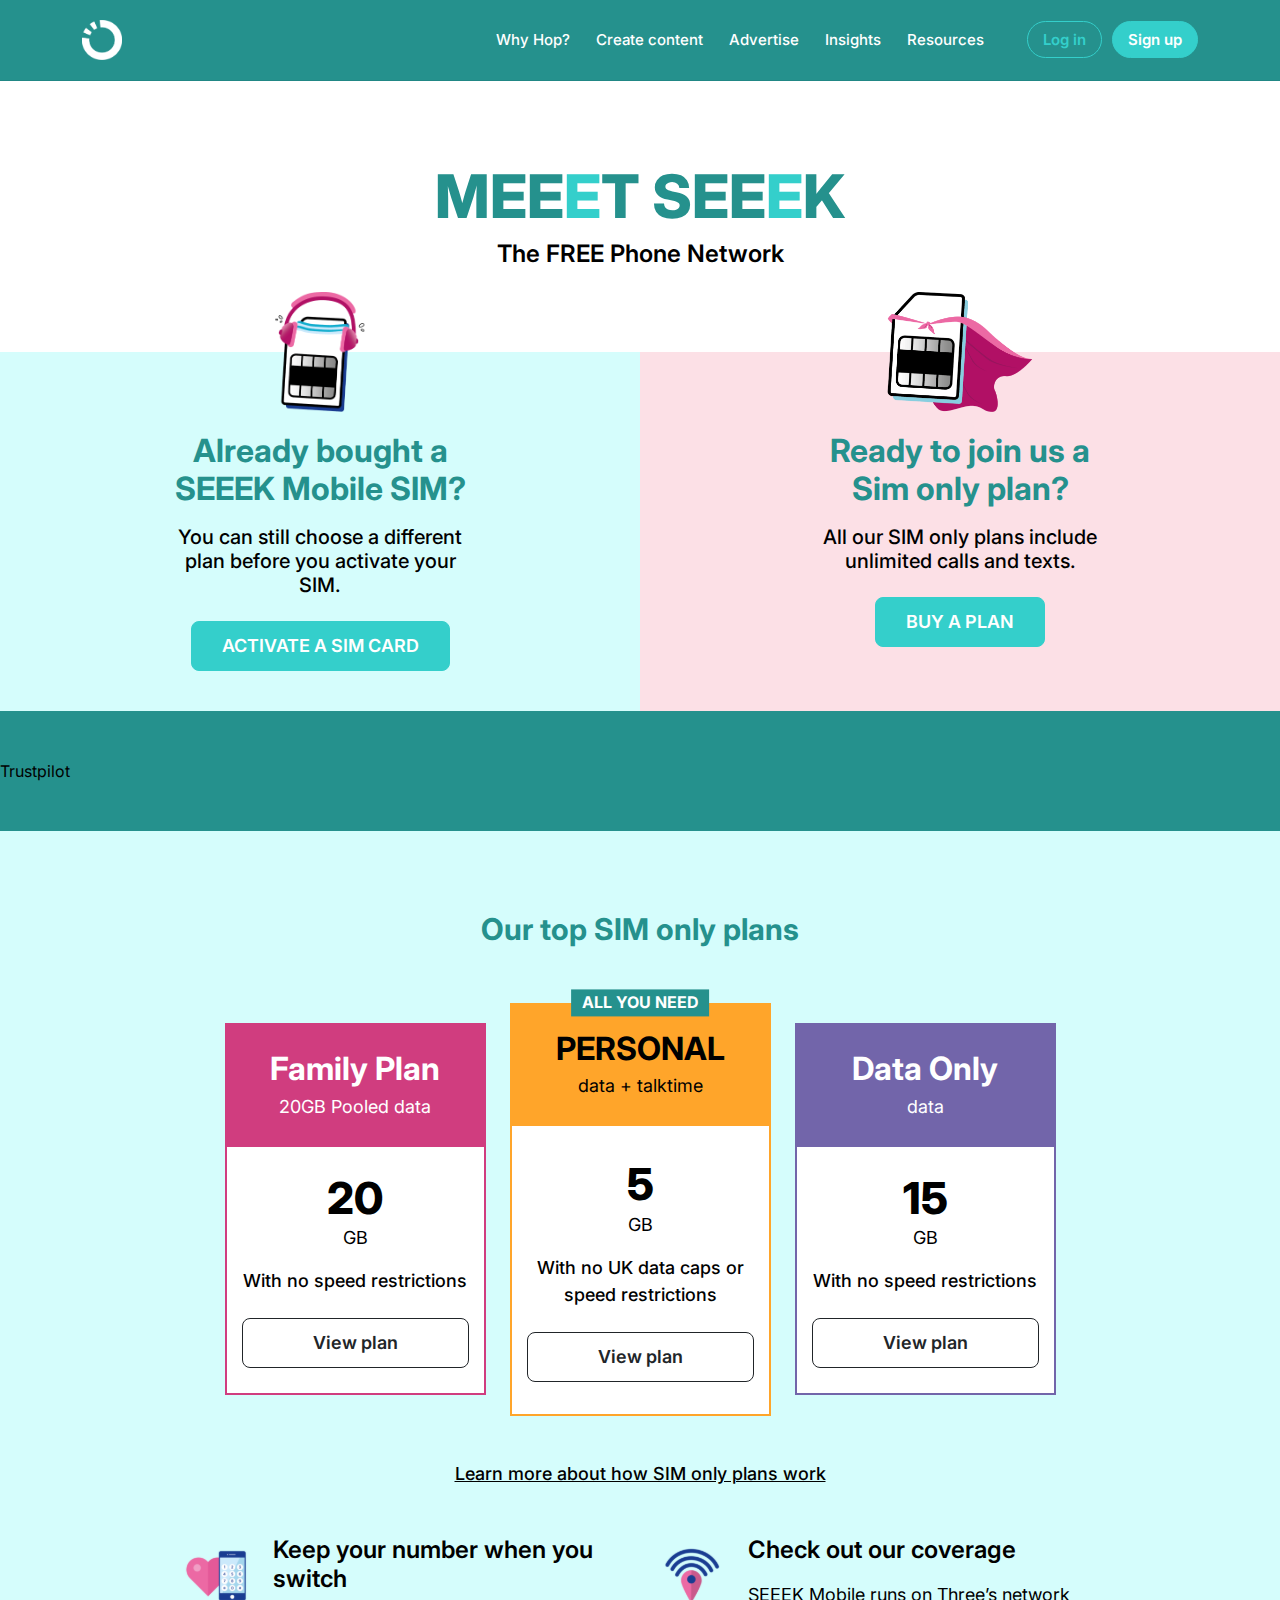
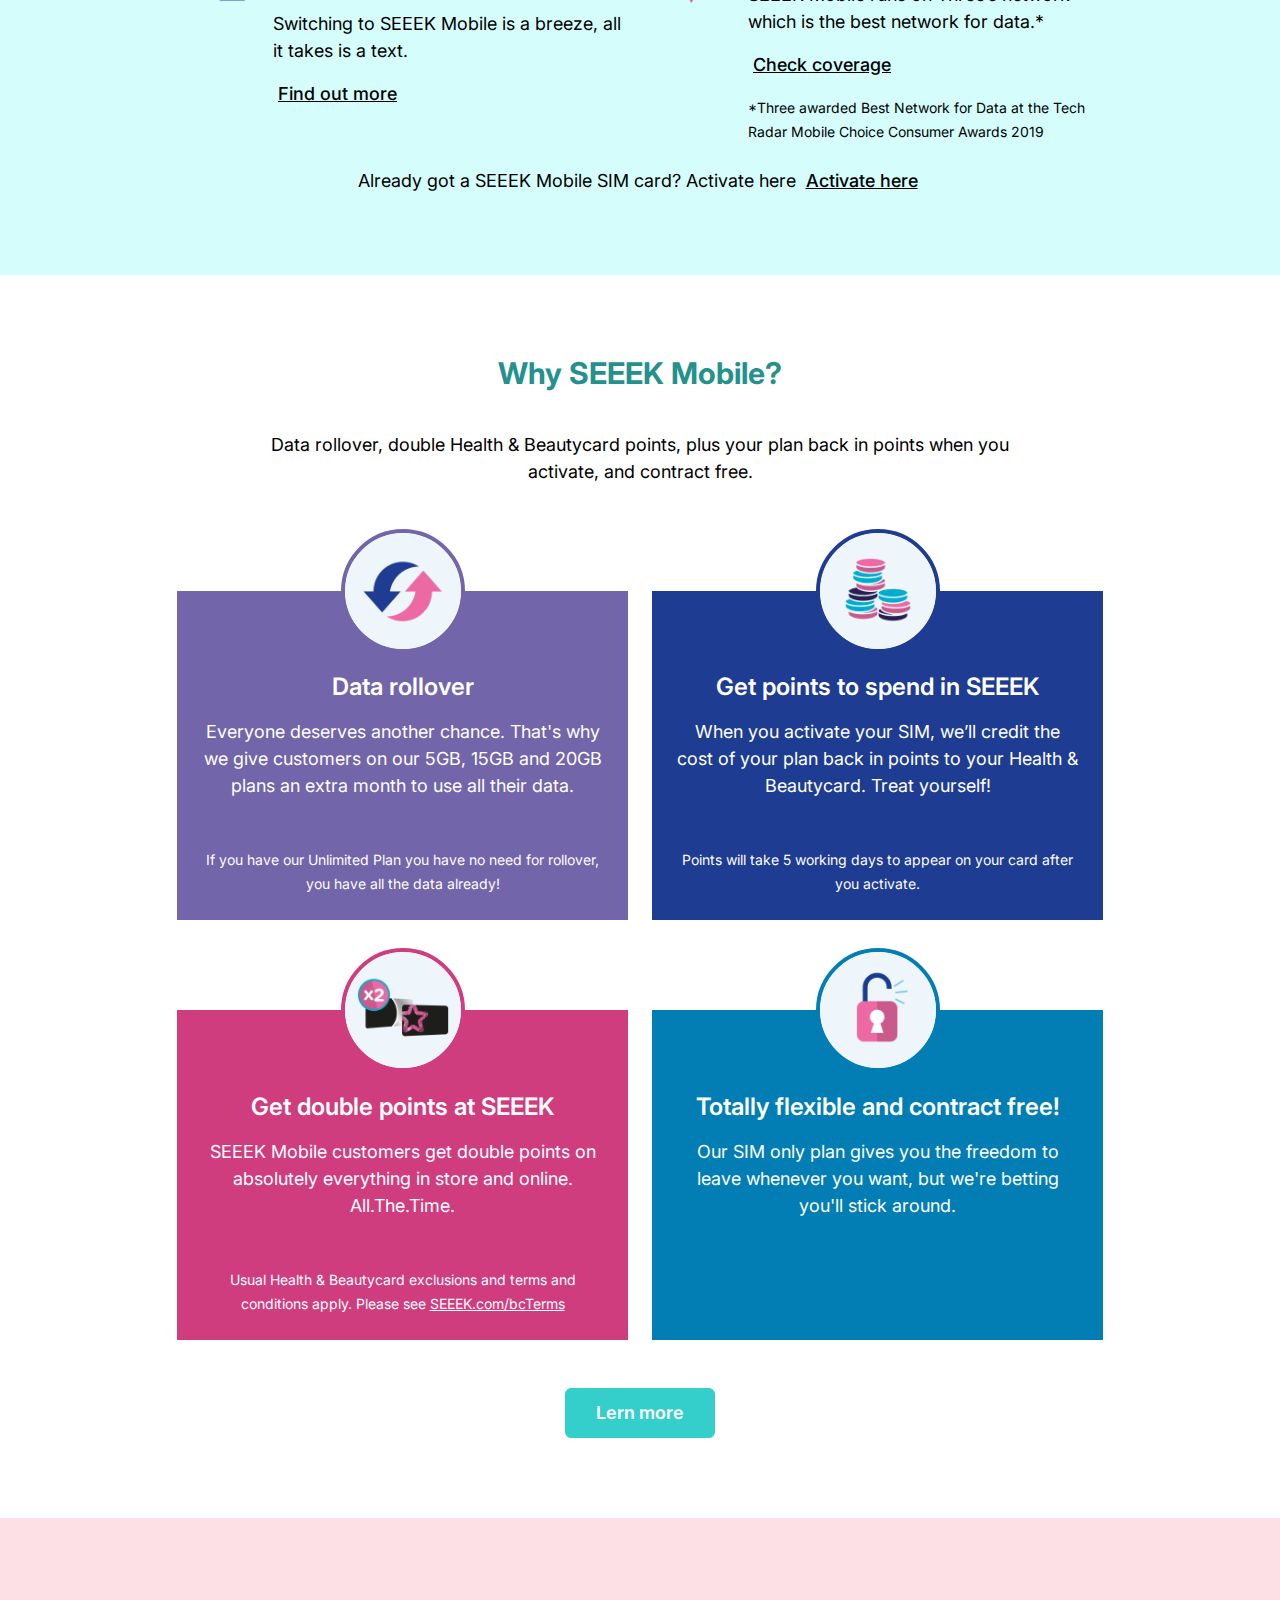
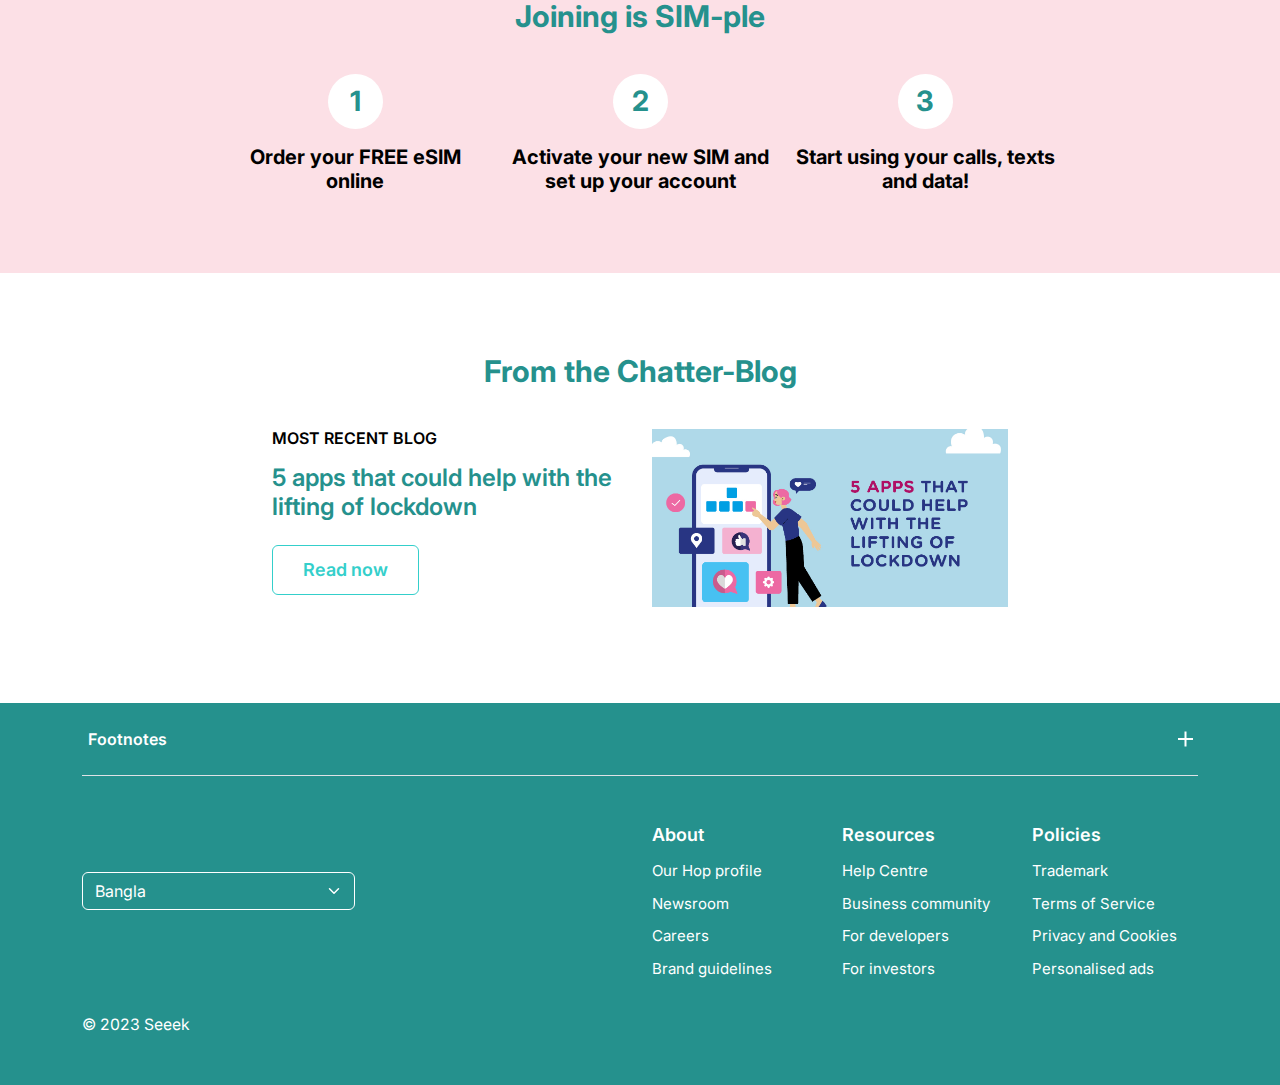
==== commit 4bacc94c: "Added till blog section" ====
--- a/index.html
+++ b/index.html
@@ -200,29 +200,213 @@
 		<div class="container-fluid g-0">
 			<div class="row g-0 match-height">
 				<div class="col-md-6">
-					<a href="#!" class="cta-card text-center d-block position-relative bg-primary--light">
-						<img class="cta-card__image mx-auto" src="./assets/images/cta/sim-1.png" alt="sim" height="120" loading="lazy">
+					<article href="#!" class="cta-card text-center d-block position-relative bg-primary--light">
+						<img class="cta-card__image mx-auto" src="./assets/images/sim-1.png" alt="sim" height="120" loading="lazy">
 						<h1 class="cta-card__title text-primary--dark h2 fw-bold mb-3">Already bought a <br> SEEEK Mobile SIM?</h1>
 						<p class="cta-card__text h5 mb-4 mx-auto">You can still choose a different plan before you activate your SIM.</p>
-						<span class="btn btn-lg btn-primary text-uppercase">ACTIVATE A SIM CARD <i class="fa-solid fa-chevron-right"></i></span>
-					</a>
+						<a href="#!" class="btn btn-lg btn-primary text-uppercase stretched-link">ACTIVATE A SIM CARD <i class="fa-solid fa-chevron-right"></i></a>
+					</article>
 				</div>
 				<div class="col-md-6">
-					<a href="#!" class="cta-card text-center d-block position-relative bg-secondary">
-						<img class="cta-card__image mx-auto" src="./assets/images/cta/sim-2.png" alt="sim" height="120" loading="lazy">
+					<article href="#!" class="cta-card text-center d-block position-relative bg-secondary">
+						<img class="cta-card__image mx-auto" src="./assets/images/sim-2.png" alt="sim" height="120" loading="lazy">
 						<h1 class="cta-card__title text-primary--dark h2 fw-bold mb-3">Ready to join us a <br> Sim only plan?</h1>
 						<p class="cta-card__text h5 mb-4 mx-auto">All our SIM only plans include unlimited calls and texts.</p>
-						<span class="btn btn-lg btn-primary text-uppercase">BUY A PLAN <i class="fa-solid fa-chevron-right"></i></span>
-					</a>
+						<a href="#!" class="btn btn-lg btn-primary text-uppercase stretched-link">BUY A PLAN <i class="fa-solid fa-chevron-right"></i></a>
+					</article>
 				</div>
 			</div>
 		</div>
 	</section>
 
 	<!-- TrustBox widget Section -->
-	<section class="section-gap">
+	<section class="py-5 bg-primary--dark">
 		<div class="trustpilot-widget" data-locale="en-GB" data-template-id="56278e9abfbbba0bdcd568bc" data-businessunit-id="655bd5d7f85442cfdfd79616" data-style-height="52px" data-style-width="100%">
 			<a href="https://uk.trustpilot.com/review/seeek.co" target="_blank" rel="noopener">Trustpilot</a>
+		</div>
+	</section>
+
+	<!-- Plans Section -->
+	<section class="section-gap bg-primary--light">
+		<div class="container">
+			<h1 class="section-header__title text-primary--dark text-center pb-3">Our top SIM only plans</h1>
+			<div class="row align-items-lg-center justify-content-center">
+				<div class="col-xl-3 col-lg-4 col-md-6 col-sm-10">
+					<article class="plan-card text-center" style="--_theme: #d03d7f">
+						<div class="plan-card__header text-white">
+							<h2 class="plan-card__header__title mb-0">Family Plan</h2>
+							<p class="plan-card__header__text mb-0 mt-1">20GB Pooled data</p>
+						</div>
+						<div class="plan-card__body">
+							<h3 class="plan-card__body__title mb-0">20</h3>
+							<p class="plan-card__body__text">GB</p>
+							<p class="plan-card__body__sub-title mb-4">With no speed restrictions</p>
+							<a href="#!" class="btn btn-lg btn-outline-dark w-100 stretched-link">View plan</a>
+						</div>
+					</article>
+				</div>
+				<div class="col-xl-3 col-lg-4 col-md-6 col-sm-10">
+					<article class="plan-card plan-card--lg text-center" style="--_theme: #ffa52a">
+						<span class="badge fs-6 bg-primary--dark rounded-0 text-uppercase position-absolute top-0 start-50 translate-middle">All You Need</span>
+						<div class="plan-card__header">
+							<h2 class="plan-card__header__title mb-0 text-uppercase">Personal</h2>
+							<p class="plan-card__header__text mb-0 mt-1">data + talktime</p>
+						</div>
+						<div class="plan-card__body">
+							<h3 class="plan-card__body__title mb-0">5</h3>
+							<p class="plan-card__body__text">GB</p>
+							<p class="plan-card__body__sub-title mb-4">With no UK data caps or speed restrictions</p>
+							<a href="#!" class="btn btn-lg btn-outline-dark w-100 stretched-link">View plan</a>
+						</div>
+					</article>
+				</div>
+				<div class="col-xl-3 col-lg-4 col-md-6 col-sm-10">
+					<article class="plan-card text-center" style="--_theme: #7265aa">
+						<div class="plan-card__header text-white">
+							<h2 class="plan-card__header__title mb-0">Data Only</h2>
+							<p class="plan-card__header__text mb-0 mt-1">data</p>
+						</div>
+						<div class="plan-card__body">
+							<h3 class="plan-card__body__title mb-0">15</h3>
+							<p class="plan-card__body__text">GB</p>
+							<p class="plan-card__body__sub-title mb-4">With no speed restrictions</p>
+							<a href="#!" class="btn btn-lg btn-outline-dark w-100 stretched-link">View plan</a>
+						</div>
+					</article>
+				</div>
+			</div>
+			<div class="text-center pt-3 pb-5">
+				<a href="#!" class="text-btn">Learn more about how SIM only plans work </a>
+			</div>
+			<div class="row justify-content-center">
+				<div class="col-xxl-4 col-xl-5 col-md-6">
+					<div class="media text-center text-lg-start d-lg-flex align-items-start mb-4">
+						<div class="d-inline-block flex-shrink-0 mx-auto pe-lg-3">
+							<img class="img-fluid" src="./assets/images/heart-phone.svg" alt="phone">
+						</div>
+						<div class="media__body">
+							<h4 class="fw-semibold mb-3">Keep your number when you switch</h4>
+							<p>Switching to SEEEK Mobile is a breeze, all it takes is a text.</p>
+							<a href="#!" class="text-btn">Find out more</a>
+						</div>
+					</div>
+				</div>
+				<div class="col-xxl-4 col-xl-5 col-md-6">
+					<div class="media text-center text-lg-start d-lg-flex align-items-start mb-4">
+						<div class="d-inline-block flex-shrink-0 mx-auto pe-lg-3">
+							<img class="img-fluid" src="./assets/images/coverage-pin.svg" alt="pin">
+						</div>
+						<div class="media__body">
+							<h4 class="fw-semibold mb-3">Check out our coverage</h4>
+							<p>SEEEK Mobile runs on Three’s network which is the best network for data.* </p>
+							<a href="#!" class="text-btn">Check coverage</a>
+							<p class="fs-6 mt-3 mb-0"><small>*Three awarded Best Network for Data at the Tech Radar Mobile Choice Consumer Awards 2019</small></p>
+						</div>
+					</div>
+				</div>
+			</div>
+			<p class="text-center mb-0">Already got a SEEEK Mobile SIM card? Activate here <a href="#!" class="text-btn">Activate here</a></p>
+		</div>
+	</section>
+
+	<!-- Feature Section -->
+	<section class="section-gap">
+		<div class="container">
+			<div class="row justify-content-center">
+				<div class="col-lg-9 text-center">
+					<h1 class="section-header__title text-primary--dark">Why SEEEK Mobile?</h1>
+					<p class="px-lg-4">Data rollover, double Health & Beautycard points, plus your plan back in points when you activate, and contract free.</p>
+				</div>
+			</div>
+			<div class="row justify-content-center match-height">
+				<div class="col-lg-5 col-sm-10">
+					<div class="feature-card text-white text-center" style="--_theme: #7265aa;">
+						<figure class="feature-card__figure d-inline-block bg-white mx-auto rounded-circle overflow-hidden">
+							<img class="feature-card__figure__bg" src="./assets/images/feature/feature-1.png" alt="feature" loading="lazy">
+						</figure>
+						<h2 class="h4 fw-semibold mb-3">Data rollover</h2>
+						<p class="mb-5">Everyone deserves another chance. That's why we give customers on our 5GB, 15GB and 20GB plans an extra month to use all their data.</p>
+						<p class="fs-6 mb-0"><small>If you have our Unlimited Plan you have no need for rollover, you have all the data already!</small></p>
+					</div>
+				</div>
+				<div class="col-lg-5 col-sm-10">
+					<div class="feature-card text-white text-center" style="--_theme: #1e3c91;">
+						<figure class="feature-card__figure d-inline-block bg-white mx-auto rounded-circle overflow-hidden">
+							<img class="feature-card__figure__bg" src="./assets/images/feature/feature-2.png" alt="feature" loading="lazy">
+						</figure>
+						<h2 class="h4 fw-semibold mb-3">Get points to spend in SEEEK</h2>
+						<p class="mb-5">When you activate your SIM, we’ll credit the cost of your plan back in points to your Health & Beautycard. Treat yourself!</p>
+						<p class="fs-6 mb-0"><small>Points will take 5 working days to appear on your card after you activate.</small></p>
+					</div>
+				</div>
+				<div class="col-lg-5 col-sm-10">
+					<div class="feature-card text-white text-center" style="--_theme: #d03d7f;">
+						<figure class="feature-card__figure d-inline-block bg-white mx-auto rounded-circle overflow-hidden">
+							<img class="feature-card__figure__bg" src="./assets/images/feature/feature-3.png" alt="feature" loading="lazy">
+						</figure>
+						<h2 class="h4 fw-semibold mb-3">Get double points at SEEEK</h2>
+						<p class="mb-5">SEEEK Mobile customers get double points on absolutely everything in store and online. All.The.Time.</p>
+						<p class="fs-6 mb-0"><small>Usual Health & Beautycard exclusions and terms and conditions apply. Please see <a href="#!">SEEEK.com/bcTerms</a></small></p>
+					</div>
+				</div>
+				<div class="col-lg-5 col-sm-10">
+					<div class="feature-card text-white text-center" style="--_theme: #027eb4;">
+						<figure class="feature-card__figure d-inline-block bg-white mx-auto rounded-circle overflow-hidden">
+							<img class="feature-card__figure__bg" src="./assets/images/feature/feature-4.png" alt="feature" loading="lazy">
+						</figure>
+						<h2 class="h4 fw-semibold mb-3">Totally flexible and contract free!</h2>
+						<p class="mb-5">Our SIM only plan gives you the freedom to leave whenever you want, but we're betting you'll stick around.</p>
+					</div>
+				</div>
+			</div>
+			<div class="text-center mt-5">
+				<a href="#!" class="btn btn-primary">Lern more</a>
+			</div>
+		</div>
+	</section>
+
+	<!-- Step Section -->
+	<section class="section-gap section-gap--fix bg-secondary text-center">
+		<div class="container">
+			<h1 class="section-header__title text-primary--dark">Joining is SIM-ple</h1>
+			<div class="row justify-content-center">
+				<div class="col-xl-3 col-md-4 col-sm-6">
+					<div class="step-card">
+						<div class="step-card__count text-primary--dark bg-white fw-bold rounded-circle mb-3">1</div>
+						<h2 class="h5 fw-bold">Order your FREE eSIM online</h2>
+					</div>
+				</div>
+				<div class="col-xl-3 col-md-4 col-sm-6">
+					<div class="step-card">
+						<div class="step-card__count text-primary--dark bg-white fw-bold rounded-circle mb-3">2</div>
+						<h2 class="h5 fw-bold">Activate your new SIM and set up your account</h2>
+					</div>
+				</div>
+				<div class="col-xl-3 col-md-4 col-sm-6">
+					<div class="step-card">
+						<div class="step-card__count text-primary--dark bg-white fw-bold rounded-circle mb-3">3</div>
+						<h2 class="h5 fw-bold">Start using your calls, texts and data!</h2>
+					</div>
+				</div>
+			</div>
+		</div>
+	</section>
+
+	<section class="section-gap">
+		<div class="container">
+			<h1 class="section-header__title text-primary--dark text-center">From the Chatter-Blog</h1>
+			<div class="row flex-lg-row-reverse justify-content-center">
+				<div class="col-xl-4 col-lg-6 col-md-8">
+					<figure>
+						<img class="user-select-none" src="./assets/images/blog.jpg" alt="blog" loading="lazy">
+					</figure>
+				</div>
+				<div class="col-xl-4 col-lg-6 col-md-8 text-center text-lg-start">
+					<h2 class="h6 fw-semibold text-uppercase mb-3">Most recent blog</h2>
+					<h3 class="h4 text-primary--dark fw-semibold mb-4">5 apps that could help with the lifting of lockdown</h3>
+					<a href="#!" class="btn btn-outline-primary">Read now</a>
+				</div>
+			</div>
 		</div>
 	</section>
 
--- a/assets/css/style.min.css
+++ b/assets/css/style.min.css
@@ -1 +1 @@
-@import"https://fonts.googleapis.com/css2?family=Inter:wght@300;400;500;600;700;800;900&display=swap";:root{--color-primary: #34CFCB;--color-primary-rgb: 52, 207, 203;--color-primary--light: #D5FDFC;--color-primary-rgb--light: 213, 253, 252;--color-primary--dark: #25918d;--color-secondary: #f9c1cd;--color-secondary-rgb: 249, 193, 205;--font-primary: Inter, sans-serif}*,*::before,*::after{outline:none;-webkit-tap-highlight-color:rgba(0,0,0,0)}::-moz-selection{color:#fff;background:var(--color-primary)}::selection{color:#fff;background:var(--color-primary)}html,body{scroll-behavior:smooth}html{font-size:16px;-webkit-text-size-adjust:none;-moz-text-size-adjust:none;-ms-text-size-adjust:none;text-size-adjust:none}body{--bs-body-color: #000000;--bs-body-font-weight: 400;--bs-body-font-family: var(--font-primary)}a,button{color:inherit;font-family:inherit}a,a:hover,a:focus,a:active{color:currentColor;text-decoration:none}button,button:hover,button:focus,button:active{outline:none}img,svg{display:block}img{-o-object-fit:cover;object-fit:cover;max-width:100%}p{font-size:0.875rem}@media(min-width: 768px){p{font-size:1rem}}:is(p,h1,h2,h3,h4,h5,h6) a{-webkit-text-decoration:underline var(--color-primary--dark) !important;text-decoration:underline var(--color-primary--dark) !important}.preloader{z-index:99999}.user-select-none{pointer-events:none}.section-gap{--_section-gap: 5rem;padding:var(--_section-gap) 0}@media(max-width: 1199.98px){.section-gap{--_section-gap: 3.75rem}}.section-gap--fix{padding-bottom:calc(var(--_section-gap) - 28px)}.section-header__title{font-size:1.875rem;margin-bottom:2.5rem}@media(min-width: 768px){.section-header__title{font-size:2.8125rem}}@media(min-width: 992px){.section-header__title{font-size:3.875rem}}.underline__text{position:relative;display:inline-block;padding:8px 5px;line-height:1}.underline__text::after{bottom:0;left:0;width:100%;height:2px;-webkit-transform:scaleX(0);-ms-transform:scaleX(0);transform:scaleX(0);-webkit-transform-origin:left center;-ms-transform-origin:left center;transform-origin:left center;background-color:var(--color-primary);-webkit-transition:-webkit-transform .2s cubic-bezier(0.21, 0.01, 0.21, 0.96);transition:-webkit-transform .2s cubic-bezier(0.21, 0.01, 0.21, 0.96);-o-transition:transform .2s cubic-bezier(0.21, 0.01, 0.21, 0.96);transition:transform .2s cubic-bezier(0.21, 0.01, 0.21, 0.96);transition:transform .2s cubic-bezier(0.21, 0.01, 0.21, 0.96), -webkit-transform .2s cubic-bezier(0.21, 0.01, 0.21, 0.96)}.underline.active .underline__text::after,.underline:hover .underline__text::after,.underline:focus-visible .underline__text::after{-webkit-transform:scaleX(1);-ms-transform:scaleX(1);transform:scaleX(1)}.match-height>[class*=col]{display:-webkit-box;display:-ms-flexbox;display:flex;-webkit-box-orient:vertical;-webkit-box-direction:normal;-ms-flex-flow:column;flex-flow:column}.match-height>[class*=col]>*{-webkit-box-flex:1;-ms-flex:1 1 auto;flex:1 1 auto}.text-primary,.bg-primary{--bs-primary-rgb: var(--color-primary-rgb)}.text-primary--dark{color:var(--color-primary--dark)}.bg-primary--light{background-color:var(--color-primary--light)}.bg-primary--dark{background-color:var(--color-primary--dark)}.text-secondary,.bg-secondary{--bs-secondary-rgb: var(--color-secondary-rgb)}.simplebar-scrollbar::before{background-color:var(--color-primary)}.nav-pills .nav-link__text{position:relative;isolation:isolate}[data-bs-toggle=collapse]::before,[data-bs-toggle=collapse]::after,.nav-pills .nav-link__text::after,.underline__text::after{content:"";position:absolute}.nav-pills .nav-link__text::after{border-radius:50rem}.circle-number,.favorite-btn{border-radius:100rem}.nav-pills .nav-link{-webkit-box-shadow:none;box-shadow:none}.text-btn{font-weight:500}.banner__text{font-weight:600}.banner__title{font-weight:800}html{scrollbar-color:var(--color-primary) var(--color-primary--light);scrollbar-width:thin}html::-webkit-scrollbar{-webkit-appearance:none;appearance:none;background-color:var(--color-primary--light)}@media(min-width: 768px){html::-webkit-scrollbar{width:8px}}html::-webkit-scrollbar-thumb{background-color:var(--color-primary)}.header .navbar__actions{display:-webkit-box;display:-ms-flexbox;display:flex;-webkit-box-align:center;-ms-flex-align:center;align-items:center}.header .navbar__actions,.header .navbar__nav{--_size: 100%;max-width:var(--_size)}@media(min-width: 576px){.header .navbar__actions,.header .navbar__nav{--_size: 540px}}@media(min-width: 768px){.header .navbar__actions,.header .navbar__nav{--_size: 720px}}@media(min-width: 992px){.header .navbar__actions,.header .navbar__nav{--_size: 960px}}@media(min-width: 1200px){.header .navbar__actions,.header .navbar__nav{--_size: 1140px}}@media(min-width: 1400px){.header .navbar__actions,.header .navbar__nav{--_size: 1320px}}.btn{--bs-btn-padding-y: 0.625rem;--bs-btn-padding-x: 1.5625rem;--bs-btn-font-size: 0.875rem;--bs-border-radius: 0.5rem;--bs-btn-font-family: var(--font-primary);--bs-btn-font-weight: 600;--bs-btn-line-height: 1;-webkit-box-shadow:none !important;box-shadow:none !important}@media(min-width: 768px){.btn{--bs-btn-padding-y: 0.9375rem;--bs-btn-padding-x: 1.875rem;--bs-btn-font-size: 1.125rem;--bs-border-radius: 0.9375rem}}.btn-sm{--bs-btn-padding-y: 0.625rem;--bs-btn-padding-x: 0.9375rem;--bs-btn-font-size: 0.9375rem}.btn__icon{margin-right:0.625rem}.btn-primary{--bs-btn-bg: var(--color-primary);--bs-btn-border-color: var(--color-primary);--bs-btn-hover-color: var(--color-primary);--bs-btn-hover-bg: transparent;--bs-btn-hover-border-color: var(--color-primary);--bs-btn-active-color: var(--bs-btn-hover-color);--bs-btn-active-bg: var(--bs-btn-hover-bg);--bs-btn-active-border-color: var(--bs-btn-hover-border-color)}.btn-primary:focus{color:var(--bs-btn-hover-color);background-color:var(--bs-btn-hover-bg);border-color:var(--bs-btn-hover-border-color)}.btn-outline-primary{--bs-btn-color: var(--color-primary);--bs-btn-border-color: var(--color-primary);--bs-btn-hover-color: #fff;--bs-btn-hover-bg: var(--color-primary);--bs-btn-hover-border-color: var(--color-primary);--bs-btn-active-color: #fff;--bs-btn-active-bg: var(--color-primary);--bs-btn-active-border-color: var(--color-primary)}.btn-outline-primary:focus{color:var(--bs-btn-hover-color);background-color:var(--bs-btn-hover-bg);border-color:var(--bs-btn-hover-bg)}.btn-secondary{--bs-btn-color: #000000;--_btn-interaction-color: var(--color-primary);--bs-btn-bg: #D3D3D3;--bs-btn-border-color: var(--bs-btn-bg);--bs-btn-hover-color: #ffffff;--bs-btn-hover-bg: var(--_btn-interaction-color);--bs-btn-hover-border-color: var(--_btn-interaction-color);--bs-btn-active-color: var(--bs-btn-hover-color);--bs-btn-active-bg: var(--_btn-interaction-color);--bs-btn-active-border-color: var(--_btn-interaction-color)}.btn-secondary:focus{color:var(--bs-btn-hover-color);background-color:var(--_btn-interaction-color);border-color:var(--_btn-interaction-color)}.back-btn{display:-webkit-inline-box;display:-ms-inline-flexbox;display:inline-flex;-webkit-box-align:center;-ms-flex-align:center;align-items:center;background-color:rgba(0,0,0,0);border:0;gap:0.375rem}@media(min-width: 576px){.back-btn{font-size:1.25rem}}.favorite-btn:not(.active) .favorite-btn__icon,.favorite-btn:not(.active) .icon-btn__icon,.icon-btn:not(.active) .favorite-btn__icon,.icon-btn:not(.active) .icon-btn__icon{fill:rgba(0,0,0,0)}.favorite-btn{--_size: 2.5rem;display:-webkit-inline-box;display:-ms-inline-flexbox;display:inline-flex;-webkit-box-align:center;-ms-flex-align:center;align-items:center;-webkit-box-pack:center;-ms-flex-pack:center;justify-content:center;width:var(--_size);height:var(--_size);font-size:1.125rem;padding:5px;background-color:rgba(255,255,255,.5);border:0;color:var(--color-primary);-webkit-backdrop-filter:blur(1.5625rem);backdrop-filter:blur(1.5625rem)}@media(min-width: 768px){.favorite-btn{--_size: 3.125rem;font-size:1.375rem}}.icon-btn{color:#000;background-color:rgba(0,0,0,0);font-size:1.5625rem;border:0;padding:3px;line-height:0}.icon-btn--sm{font-size:1rem}.text-btn{display:-webkit-inline-box;display:-ms-inline-flexbox;display:inline-flex;-webkit-box-align:center;-ms-flex-align:center;align-items:center;font-size:1rem;padding:5px;background-color:rgba(0,0,0,0);border:0;line-height:1}.text-btn:is(.active) .text-btn__before,.text-btn:not(.active) .text-btn__after{display:none}.scroll-top{bottom:0.9375rem;right:0.9375rem;display:none;cursor:pointer;z-index:7}.scroll-top__btn{width:1.875rem;height:1.875rem;font-size:1.1rem;color:#fff;background-color:var(--color-primary)}.scroll-top__btn:active{background-color:var(--color-secondary)}.form-select{--bs-body-bg: #ffffff;--bs-border-color: var(--bs-body-bg);--bs-form-select-bg-img: url("data:image/svg+xml,%3csvg xmlns='http://www.w3.org/2000/svg' viewBox='0 0 16 16'%3e%3cpath fill='none' stroke='%23ffffff' stroke-linecap='round' stroke-linejoin='round' stroke-width='2' d='m2 5 6 6 6-6'/%3e%3c/svg%3e");color:#fff;font-size:1rem;cursor:pointer}.form-select::-webkit-input-placeholder{color:currentColor;opacity:1}.form-select::-moz-placeholder{color:currentColor;opacity:1}.form-select:-ms-input-placeholder{color:currentColor;opacity:1}.form-select::-ms-input-placeholder{color:currentColor;opacity:1}.form-select::placeholder{color:currentColor;opacity:1}.form-select:focus{color:#fff;-webkit-box-shadow:none;box-shadow:none;border-color:#fff}.form-select option{font-size:0.875rem}.cta-card{padding:2.5rem 1.25rem}@media(min-width: 576px){.cta-card{padding-top:3.75rem}}@media(min-width: 1200px){.cta-card{padding-top:5rem}}.cta-card__image{-webkit-transition:-webkit-transform .3s cubic-bezier(0.34, 1.56, 0.64, 1);transition:-webkit-transform .3s cubic-bezier(0.34, 1.56, 0.64, 1);-o-transition:transform .3s cubic-bezier(0.34, 1.56, 0.64, 1);transition:transform .3s cubic-bezier(0.34, 1.56, 0.64, 1);transition:transform .3s cubic-bezier(0.34, 1.56, 0.64, 1), -webkit-transform .3s cubic-bezier(0.34, 1.56, 0.64, 1)}@media(min-width: 768px){.cta-card__image{position:absolute;top:0;left:50%;-webkit-transform:translate(-50%, -50%) scale(1);-ms-transform:translate(-50%, -50%) scale(1);transform:translate(-50%, -50%) scale(1)}}@media(max-width: 1199.98px){.cta-card__image{max-height:5rem}}@media(max-width: 767.98px){.cta-card__image{margin-bottom:0.9375rem}}@media(max-width: 1199.98px){.cta-card__title{font-size:1.375rem}}@media(min-width: 992px){.cta-card__text{max-width:50%}}@media(max-width: 1199.98px){.cta-card__text{font-size:1rem}}@media(hover: hover)and (min-width: 768px){.cta-card:hover .cta-card__image,.cta-card:focus-visible .cta-card__image{-webkit-transform:translate(-50%, -50%) scale(1.2);-ms-transform:translate(-50%, -50%) scale(1.2);transform:translate(-50%, -50%) scale(1.2)}}.nav-pills{--bs-nav-link-color: #000000;--bs-nav-pills-link-active-color: var(--bs-nav-link-color);--bs-nav-link-hover-color: var(--bs-nav-link-color);--bs-nav-pills-link-active-bg: transparent;--bs-nav-link-font-weight: 600;--bs-nav-link-padding-x: 5px}.nav-pills .nav-link__text{display:inline-block;padding:5px}.nav-pills .nav-link__text::after{left:0;right:0;bottom:0;height:2px;background-color:#000;-webkit-transform:scaleX(0);-ms-transform:scaleX(0);transform:scaleX(0);-webkit-transform-origin:right;-ms-transform-origin:right;transform-origin:right;-webkit-transition:-webkit-transform .2s ease-in-out;transition:-webkit-transform .2s ease-in-out;-o-transition:transform .2s ease-in-out;transition:transform .2s ease-in-out;transition:transform .2s ease-in-out, -webkit-transform .2s ease-in-out}@media(hover: hover){.nav-pills .nav-link:hover .nav-link__text::after{-webkit-transform:scaleX(1);-ms-transform:scaleX(1);transform:scaleX(1);-webkit-transform-origin:left;-ms-transform-origin:left;transform-origin:left}}.nav-pills .nav-link.active .nav-link__text::after{-webkit-transform:scaleX(1);-ms-transform:scaleX(1);transform:scaleX(1);-webkit-transform-origin:left;-ms-transform-origin:left;transform-origin:left}.header{--_color-bg: #ffffff;background-color:var(--_color-bg);border-bottom:1px solid rgba(0,52,64,.1);-webkit-transition:background-color .1s cubic-bezier(0.21, 0.01, 0.21, 0.96);-o-transition:background-color .1s cubic-bezier(0.21, 0.01, 0.21, 0.96);transition:background-color .1s cubic-bezier(0.21, 0.01, 0.21, 0.96)}.header:not(.sticky) .navbar{--bs-navbar-padding-y: 0.9375rem}@media(max-width: 991.98px){.header.active{--_color-bg: var(--color-primary--dark)}.header.active .navbar__menu{opacity:1;visibility:visible}.header.active .navbar__nav__link{color:#fff}.header.active .navbar-brand__image{-webkit-filter:brightness(0) invert(1);filter:brightness(0) invert(1)}.header.active .navbar__toggler__bar{background-color:#fff}}@media(min-width: 992px)and (hover: hover){.header:hover,.header:focus-within{--_color-bg: var(--color-primary--dark)}.header:hover .navbar__nav__link,.header:focus-within .navbar__nav__link{color:#fff}.header:hover .navbar-brand__image,.header:focus-within .navbar-brand__image{-webkit-filter:brightness(0) invert(1);filter:brightness(0) invert(1)}}.header .navbar{-webkit-transition:padding .35s cubic-bezier(0.21, 0.01, 0.21, 0.96);-o-transition:padding .35s cubic-bezier(0.21, 0.01, 0.21, 0.96);transition:padding .35s cubic-bezier(0.21, 0.01, 0.21, 0.96)}.header .navbar-brand__image{max-height:2.5rem;-webkit-transition:-webkit-filter .45s cubic-bezier(0.21, 0.01, 0.21, 0.96);transition:-webkit-filter .45s cubic-bezier(0.21, 0.01, 0.21, 0.96);-o-transition:filter .45s cubic-bezier(0.21, 0.01, 0.21, 0.96);transition:filter .45s cubic-bezier(0.21, 0.01, 0.21, 0.96);transition:filter .45s cubic-bezier(0.21, 0.01, 0.21, 0.96), -webkit-filter .45s cubic-bezier(0.21, 0.01, 0.21, 0.96)}.header .navbar__menu{display:-webkit-box;display:-ms-flexbox;display:flex}@media(min-width: 992px){.header .navbar__menu{-webkit-box-align:center;-ms-flex-align:center;align-items:center;gap:1.875rem}}@media(max-width: 991.98px){.header .navbar__menu{-webkit-box-orient:vertical;-webkit-box-direction:normal;-ms-flex-direction:column;flex-direction:column;position:fixed;top:0;right:0;bottom:0;left:0;background-color:var(--color-primary--dark);z-index:-1;padding-top:var(--header-size);opacity:0;visibility:hidden;-webkit-transition:all .45s cubic-bezier(0.21, 0.01, 0.21, 0.96);-o-transition:all .45s cubic-bezier(0.21, 0.01, 0.21, 0.96);transition:all .45s cubic-bezier(0.21, 0.01, 0.21, 0.96)}}.header .navbar__nav{display:-webkit-box;display:-ms-flexbox;display:flex;list-style-type:none;margin-bottom:0;padding-left:0}@media(min-width: 992px){.header .navbar__nav{-webkit-box-align:center;-ms-flex-align:center;align-items:center}}@media(max-width: 991.98px){.header .navbar__nav{-webkit-box-orient:vertical;-webkit-box-direction:normal;-ms-flex-direction:column;flex-direction:column;width:100%;margin-left:auto;margin-right:auto;padding-right:calc(var(--bs-gutter-x)*.5);padding-left:calc(var(--bs-gutter-x)*.5);padding-bottom:1.875rem;overflow:auto}}.header .navbar__nav__item{position:relative}.header .navbar__nav__item:focus-within .navbar__nav__dropdown-menu{opacity:1;visibility:visible}.header .navbar__nav__link{position:relative;display:block;width:100%;text-align:left;font-weight:500;padding-top:8px;padding-bottom:8px;background-color:rgba(0,0,0,0);border:0;-webkit-transition:color .45s cubic-bezier(0.21, 0.01, 0.21, 0.96);-o-transition:color .45s cubic-bezier(0.21, 0.01, 0.21, 0.96);transition:color .45s cubic-bezier(0.21, 0.01, 0.21, 0.96)}@media(min-width: 992px){.header .navbar__nav__link{font-size:0.9375rem;padding-left:8px;padding-right:8px}.header .navbar__nav__link:hover+.navbar__nav__dropdown-menu,.header .navbar__nav__link:focus-visible+.navbar__nav__dropdown-menu{opacity:1;visibility:visible}}@media(max-width: 991.98px){.header .navbar__nav__link{font-size:1.375rem;padding-left:0;padding-right:0}.header .navbar__nav__link::before,.header .navbar__nav__link::after{content:"";position:absolute;right:5px;top:50%;width:0.9375rem;-webkit-transform:translateY(-50%) rotate(0);-ms-transform:translateY(-50%) rotate(0);transform:translateY(-50%) rotate(0);height:2px;background-color:#fff;-webkit-transition:opacity .2s cubic-bezier(0.21, 0.01, 0.21, 0.96);-o-transition:opacity .2s cubic-bezier(0.21, 0.01, 0.21, 0.96);transition:opacity .2s cubic-bezier(0.21, 0.01, 0.21, 0.96)}.header .navbar__nav__link::after{-webkit-transform:translateY(-50%) rotate(90deg);-ms-transform:translateY(-50%) rotate(90deg);transform:translateY(-50%) rotate(90deg)}.header .navbar__nav__link.show::after{opacity:0}.header .navbar__nav__link .underline__text::after{display:none}}@media(min-width: 992px){.header .navbar__nav__dropdown-menu{position:absolute;opacity:0;visibility:hidden;width:-webkit-fit-content;width:-moz-fit-content;width:fit-content;padding:1.875rem 0.625rem}.header .navbar__nav__dropdown-menu:hover{opacity:1;visibility:visible}.header .navbar__nav__dropdown-menu::before{content:"";position:fixed;z-index:-1;top:0;left:0;right:0;height:var(--_height);background-color:var(--color-primary--dark)}}@media(max-width: 991.98px){.header .navbar__nav__dropdown-menu{display:none;padding-top:0.9375rem;padding-bottom:0.9375rem}}.header .navbar__nav__dropdown-menu__link{display:block;color:#fff;font-size:1.0625rem;font-weight:500}@media(min-width: 992px){.header .navbar__nav__dropdown-menu__link{white-space:nowrap}}.header .navbar__actions{gap:0.625rem}@media(max-width: 991.98px){.header .navbar__actions{margin-top:auto;width:100%;margin-left:auto;margin-right:auto;padding-top:1.25rem;padding-bottom:1.25rem;padding-right:calc(var(--bs-gutter-x)*.5);padding-left:calc(var(--bs-gutter-x)*.5);border-top:1px solid rgba(255,255,255,.3)}}.header .navbar__toggler{position:relative;width:1.875rem;height:1.875rem;border:0;background-color:rgba(0,0,0,0)}@media(min-width: 992px){.header .navbar__toggler{display:none}}@media(max-width: 991.98px){.header .navbar__toggler{display:-webkit-inline-box;display:-ms-inline-flexbox;display:inline-flex;-webkit-box-align:center;-ms-flex-align:center;align-items:center;-webkit-box-pack:center;-ms-flex-pack:center;justify-content:center}}.header .navbar__toggler__bar{position:absolute;width:100%;height:2px;background-color:var(--color-primary--dark);-webkit-transition:-webkit-transform .35s cubic-bezier(0.21, 0.01, 0.21, 0.96);transition:-webkit-transform .35s cubic-bezier(0.21, 0.01, 0.21, 0.96);-o-transition:transform .35s cubic-bezier(0.21, 0.01, 0.21, 0.96);transition:transform .35s cubic-bezier(0.21, 0.01, 0.21, 0.96);transition:transform .35s cubic-bezier(0.21, 0.01, 0.21, 0.96), -webkit-transform .35s cubic-bezier(0.21, 0.01, 0.21, 0.96)}.header .navbar__toggler__bar:first-of-type{-webkit-transform:translateY(-5px) rotate(0);-ms-transform:translateY(-5px) rotate(0);transform:translateY(-5px) rotate(0)}.header .navbar__toggler__bar:last-of-type{-webkit-transform:translateY(5px) rotate(0);-ms-transform:translateY(5px) rotate(0);transform:translateY(5px) rotate(0)}.header .navbar__toggler.active .navbar__toggler__bar:first-of-type{-webkit-transform:translateY(0) rotate(-45deg);-ms-transform:translateY(0) rotate(-45deg);transform:translateY(0) rotate(-45deg)}.header .navbar__toggler.active .navbar__toggler__bar:last-of-type{-webkit-transform:translateY(0) rotate(45deg);-ms-transform:translateY(0) rotate(45deg);transform:translateY(0) rotate(45deg)}.footer__logo{max-height:3.125rem}.footer__block{margin-bottom:1.875rem}.footer__block__title,.footer__block__link{color:#fff}.footer__block__title{font-size:1rem;font-weight:600;margin-bottom:0.9375rem}@media(min-width: 576px){.footer__block__title{font-size:1.125rem}}.footer__block__link{display:block;font-size:0.875rem;margin-bottom:0.625rem}@media(min-width: 576px){.footer__block__link{font-size:0.9375rem}}.footer__block__link:hover,.footer__block__link:focus{color:#fff;text-decoration:underline}[data-bs-toggle=collapse]{position:relative}[data-bs-toggle=collapse]::before,[data-bs-toggle=collapse]::after{top:50%;right:5px;width:0.9375rem;height:2px;background-color:#fff;-webkit-transition:opacity .25s cubic-bezier(0.21, 0.01, 0.21, 0.96);-o-transition:opacity .25s cubic-bezier(0.21, 0.01, 0.21, 0.96);transition:opacity .25s cubic-bezier(0.21, 0.01, 0.21, 0.96)}[data-bs-toggle=collapse]::before{-webkit-transform:translateY(-50%);-ms-transform:translateY(-50%);transform:translateY(-50%)}[data-bs-toggle=collapse]::after{-webkit-transform:translateY(-50%) rotate(90deg);-ms-transform:translateY(-50%) rotate(90deg);transform:translateY(-50%) rotate(90deg)}[data-bs-toggle=collapse][aria-expanded=true]::after{opacity:0}.circle-number{display:-webkit-inline-box;display:-ms-inline-flexbox;display:inline-flex;-webkit-box-align:center;-ms-flex-align:center;align-items:center;-webkit-box-pack:center;-ms-flex-pack:center;justify-content:center;width:1.5625rem;height:1.5625rem;border:1px solid #fff;line-height:0;font-weight:500}.banner{--_gap: 2.5rem;padding-top:var(--_gap);padding-bottom:var(--_gap)}@media(min-width: 768px){.banner{--_gap: 3.75rem}}@media(min-width: 992px){.banner{--_gap: 5rem}}.banner__title{font-size:2.1875rem;margin-bottom:1.25rem}@media(min-width: 576px){.banner__title{font-size:2.5rem}}@media(min-width: 768px){.banner__title{font-size:3.75rem}}.banner__text{font-size:1.125rem}@media(min-width: 768px){.banner__text{font-size:1.5rem}}/*# sourceMappingURL=style.min.css.map */+@import"https://fonts.googleapis.com/css2?family=Inter:wght@300;400;500;600;700;800;900&display=swap";:root{--color-primary: #34CFCB;--color-primary-rgb: 52, 207, 203;--color-primary--light: #D5FDFC;--color-primary-rgb--light: 213, 253, 252;--color-primary--dark: #25918d;--color-secondary: #f9c1cd;--color-secondary-rgb: 249, 193, 205;--font-primary: Inter, sans-serif}*,*::before,*::after{outline:none;-webkit-tap-highlight-color:rgba(0,0,0,0)}::-moz-selection{color:#fff;background:var(--color-primary)}::selection{color:#fff;background:var(--color-primary)}html,body{scroll-behavior:smooth}html{font-size:16px;-webkit-text-size-adjust:none;-moz-text-size-adjust:none;-ms-text-size-adjust:none;text-size-adjust:none}body{--bs-body-color: #000000;--bs-body-font-weight: 400;--bs-body-font-family: var(--font-primary)}a,button{color:inherit;font-family:inherit}a,a:hover,a:focus,a:active{color:currentColor;text-decoration:none}button,button:hover,button:focus,button:active{outline:none}img,svg{display:block}img{-o-object-fit:cover;object-fit:cover;max-width:100%}p{font-size:0.875rem}@media(min-width: 768px){p{font-size:1rem}}@media(min-width: 992px){p{font-size:1.125rem}}:is(p,h1,h2,h3,h4,h5,h6) a{text-decoration:underline !important}.preloader{z-index:99999}.user-select-none{pointer-events:none}.section-gap{--_section-gap: 5rem;padding:var(--_section-gap) 0}@media(max-width: 1199.98px){.section-gap{--_section-gap: 3.75rem}}.section-gap--fix{padding-bottom:calc(var(--_section-gap) - 28px)}.section-header__title{font-size:1.625rem;margin-bottom:2.5rem}@media(min-width: 768px){.section-header__title{font-size:1.875rem}}.underline__text{position:relative;display:inline-block;padding:8px 5px;line-height:1}.underline__text::after{bottom:0;left:0;width:100%;height:2px;-webkit-transform:scaleX(0);-ms-transform:scaleX(0);transform:scaleX(0);-webkit-transform-origin:left center;-ms-transform-origin:left center;transform-origin:left center;background-color:var(--color-primary);-webkit-transition:-webkit-transform .2s cubic-bezier(0.21, 0.01, 0.21, 0.96);transition:-webkit-transform .2s cubic-bezier(0.21, 0.01, 0.21, 0.96);-o-transition:transform .2s cubic-bezier(0.21, 0.01, 0.21, 0.96);transition:transform .2s cubic-bezier(0.21, 0.01, 0.21, 0.96);transition:transform .2s cubic-bezier(0.21, 0.01, 0.21, 0.96), -webkit-transform .2s cubic-bezier(0.21, 0.01, 0.21, 0.96)}.underline.active .underline__text::after,.underline:hover .underline__text::after,.underline:focus-visible .underline__text::after{-webkit-transform:scaleX(1);-ms-transform:scaleX(1);transform:scaleX(1)}.match-height>[class*=col]{display:-webkit-box;display:-ms-flexbox;display:flex;-webkit-box-orient:vertical;-webkit-box-direction:normal;-ms-flex-flow:column;flex-flow:column}.match-height>[class*=col]>*{-webkit-box-flex:1;-ms-flex:1 1 auto;flex:1 1 auto}.text-primary,.bg-primary{--bs-primary-rgb: var(--color-primary-rgb)}.text-primary--dark{color:var(--color-primary--dark)}.bg-primary--light{background-color:var(--color-primary--light)}.bg-primary--dark{background-color:var(--color-primary--dark)}.text-secondary,.bg-secondary{--bs-secondary-rgb: var(--color-secondary-rgb)}.bg-secondary{--bs-bg-opacity: 0.5}.simplebar-scrollbar::before{background-color:var(--color-primary)}.nav-pills .nav-link__text{position:relative;isolation:isolate}.feature-card__figure__bg{position:absolute;top:0;right:0;bottom:0;left:0;width:100%;height:100%}[data-bs-toggle=collapse]::before,[data-bs-toggle=collapse]::after,.nav-pills .nav-link__text::after,.underline__text::after{content:"";position:absolute}.feature-card__figure{-webkit-user-select:none;-moz-user-select:none;-ms-user-select:none;user-select:none;pointer-events:none}.nav-pills .nav-link__text::after{border-radius:50rem}.circle-number{border-radius:100rem}.nav-pills .nav-link{-webkit-box-shadow:none;box-shadow:none}.plan-card__body__sub-title,.text-btn{font-weight:500}.banner__text{font-weight:600}.plan-card__header__title,.section-header__title{font-weight:700}.banner__title,.plan-card__body__title{font-weight:800}html{scrollbar-color:var(--color-primary) var(--color-primary--light);scrollbar-width:thin}html::-webkit-scrollbar{-webkit-appearance:none;appearance:none;background-color:var(--color-primary--light)}@media(min-width: 768px){html::-webkit-scrollbar{width:8px}}html::-webkit-scrollbar-thumb{background-color:var(--color-primary)}.header .navbar__actions{display:-webkit-box;display:-ms-flexbox;display:flex;-webkit-box-align:center;-ms-flex-align:center;align-items:center}.header .navbar__actions,.header .navbar__nav{--_size: 100%;max-width:var(--_size)}@media(min-width: 576px){.header .navbar__actions,.header .navbar__nav{--_size: 540px}}@media(min-width: 768px){.header .navbar__actions,.header .navbar__nav{--_size: 720px}}@media(min-width: 992px){.header .navbar__actions,.header .navbar__nav{--_size: 960px}}@media(min-width: 1200px){.header .navbar__actions,.header .navbar__nav{--_size: 1140px}}@media(min-width: 1400px){.header .navbar__actions,.header .navbar__nav{--_size: 1320px}}.btn{--bs-btn-padding-y: 0.625rem;--bs-btn-padding-x: 1.5625rem;--bs-btn-font-size: 0.875rem;--bs-btn-font-family: var(--font-primary);--bs-btn-font-weight: 600;--bs-btn-line-height: 1;-webkit-box-shadow:none !important;box-shadow:none !important}@media(min-width: 768px){.btn{--bs-btn-padding-y: 0.9375rem;--bs-btn-padding-x: 1.875rem;--bs-btn-font-size: 1.125rem}}.btn-sm{--bs-btn-padding-y: 0.625rem;--bs-btn-padding-x: 0.9375rem;--bs-btn-font-size: 0.9375rem}.btn__icon{margin-right:0.625rem}.btn-primary{--bs-btn-bg: var(--color-primary);--bs-btn-border-color: var(--color-primary);--bs-btn-hover-color: var(--color-primary);--bs-btn-hover-bg: transparent;--bs-btn-hover-border-color: var(--color-primary);--bs-btn-active-color: var(--bs-btn-hover-color);--bs-btn-active-bg: var(--bs-btn-hover-bg);--bs-btn-active-border-color: var(--bs-btn-hover-border-color)}.btn-primary:focus{color:var(--bs-btn-hover-color);background-color:var(--bs-btn-hover-bg);border-color:var(--bs-btn-hover-border-color)}.btn-outline-primary{--bs-btn-color: var(--color-primary);--bs-btn-border-color: var(--color-primary);--bs-btn-hover-color: #fff;--bs-btn-hover-bg: var(--color-primary);--bs-btn-hover-border-color: var(--color-primary);--bs-btn-active-color: #fff;--bs-btn-active-bg: var(--color-primary);--bs-btn-active-border-color: var(--color-primary)}.btn-outline-primary:focus{color:var(--bs-btn-hover-color);background-color:var(--bs-btn-hover-bg);border-color:var(--bs-btn-hover-bg)}.btn-secondary{--bs-btn-color: #000000;--_btn-interaction-color: var(--color-primary);--bs-btn-bg: #D3D3D3;--bs-btn-border-color: var(--bs-btn-bg);--bs-btn-hover-color: #ffffff;--bs-btn-hover-bg: var(--_btn-interaction-color);--bs-btn-hover-border-color: var(--_btn-interaction-color);--bs-btn-active-color: var(--bs-btn-hover-color);--bs-btn-active-bg: var(--_btn-interaction-color);--bs-btn-active-border-color: var(--_btn-interaction-color)}.btn-secondary:focus{color:var(--bs-btn-hover-color);background-color:var(--_btn-interaction-color);border-color:var(--_btn-interaction-color)}.icon-btn{color:#000;background-color:rgba(0,0,0,0);font-size:1.5625rem;border:0;padding:3px 1px;line-height:0}.icon-btn--sm{font-size:1rem}.text-btn{display:-webkit-inline-box;display:-ms-inline-flexbox;display:inline-flex;-webkit-box-align:center;-ms-flex-align:center;align-items:center;font-size:1rem;padding:5px;background-color:rgba(0,0,0,0);border:0;line-height:1;text-decoration:underline}@media(min-width: 768px){.text-btn{font-size:1.125rem}}.scroll-top{bottom:0.9375rem;right:0.9375rem;display:none;cursor:pointer;z-index:7}.scroll-top__btn{width:1.875rem;height:1.875rem;font-size:1.1rem;color:#fff;background-color:var(--color-primary)}.scroll-top__btn:active{background-color:var(--color-secondary)}.form-select{--bs-body-bg: #ffffff;--bs-border-color: var(--bs-body-bg);--bs-form-select-bg-img: url("data:image/svg+xml,%3csvg xmlns='http://www.w3.org/2000/svg' viewBox='0 0 16 16'%3e%3cpath fill='none' stroke='%23ffffff' stroke-linecap='round' stroke-linejoin='round' stroke-width='2' d='m2 5 6 6 6-6'/%3e%3c/svg%3e");color:#fff;font-size:1rem;cursor:pointer}.form-select::-webkit-input-placeholder{color:currentColor;opacity:1}.form-select::-moz-placeholder{color:currentColor;opacity:1}.form-select:-ms-input-placeholder{color:currentColor;opacity:1}.form-select::-ms-input-placeholder{color:currentColor;opacity:1}.form-select::placeholder{color:currentColor;opacity:1}.form-select:focus{color:#fff;-webkit-box-shadow:none;box-shadow:none;border-color:#fff}.form-select option{font-size:0.875rem}.cta-card{padding:2.5rem 1.25rem}@media(min-width: 576px){.cta-card{padding-top:3.75rem}}@media(min-width: 1200px){.cta-card{padding-top:5rem}}.cta-card__image{-webkit-transition:-webkit-transform .3s cubic-bezier(0.34, 1.56, 0.64, 1);transition:-webkit-transform .3s cubic-bezier(0.34, 1.56, 0.64, 1);-o-transition:transform .3s cubic-bezier(0.34, 1.56, 0.64, 1);transition:transform .3s cubic-bezier(0.34, 1.56, 0.64, 1);transition:transform .3s cubic-bezier(0.34, 1.56, 0.64, 1), -webkit-transform .3s cubic-bezier(0.34, 1.56, 0.64, 1)}@media(min-width: 768px){.cta-card__image{position:absolute;top:0;left:50%;-webkit-transform:translate(-50%, -50%) scale(1);-ms-transform:translate(-50%, -50%) scale(1);transform:translate(-50%, -50%) scale(1)}}@media(max-width: 1199.98px){.cta-card__image{max-height:5rem}}@media(max-width: 767.98px){.cta-card__image{margin-bottom:0.9375rem}}@media(max-width: 1199.98px){.cta-card__title{font-size:1.375rem}}@media(min-width: 992px){.cta-card__text{max-width:50%}}@media(max-width: 1199.98px){.cta-card__text{font-size:1rem}}@media(hover: hover)and (min-width: 768px){.cta-card:hover .cta-card__image,.cta-card:focus-visible .cta-card__image{-webkit-transform:translate(-50%, -50%) scale(1.2);-ms-transform:translate(-50%, -50%) scale(1.2);transform:translate(-50%, -50%) scale(1.2)}}.plan-card{position:relative;display:block;background-color:#fff;margin-bottom:28px}.plan-card__header,.plan-card__body{border:2px solid var(--_theme, var(--color-primary--dark));padding:1.5625rem 0.9375rem}.plan-card--lg .plan-card__body{padding-top:2rem;padding-bottom:2rem}.plan-card__header{border-bottom:0;background-color:var(--_theme, var(--color-primary--dark))}.plan-card__header__title{font-size:2rem}.plan-card__header__text{font-size:1.125rem}.plan-card__body__title{font-size:2.75rem}.plan-card__body__text{font-size:1.125rem}.feature-card{--_size: 6.25rem;position:relative;background-color:var(--_theme, var(--color-primary--dark));padding:1.5625rem;padding-top:calc(var(--_size)/1.5);margin-top:calc(var(--_size)/2 + 28px)}@media(min-width: 768px){.feature-card{--_size: 7.75rem}}.feature-card__figure{width:var(--_size);height:var(--_size);position:absolute;left:50%;top:0;-webkit-transform:translate(-50%, -50%);-ms-transform:translate(-50%, -50%);transform:translate(-50%, -50%);border:4px solid var(--_theme, var(--color-primary--dark))}.step-card{margin-bottom:28px}.step-card__count{--_size: 3.4375rem;display:-webkit-inline-box;display:-ms-inline-flexbox;display:inline-flex;-webkit-box-align:center;-ms-flex-align:center;align-items:center;-webkit-box-pack:center;-ms-flex-pack:center;justify-content:center;width:var(--_size);height:var(--_size);font-size:1.75rem}.nav-pills{--bs-nav-link-color: #000000;--bs-nav-pills-link-active-color: var(--bs-nav-link-color);--bs-nav-link-hover-color: var(--bs-nav-link-color);--bs-nav-pills-link-active-bg: transparent;--bs-nav-link-font-weight: 600;--bs-nav-link-padding-x: 5px}.nav-pills .nav-link__text{display:inline-block;padding:5px}.nav-pills .nav-link__text::after{left:0;right:0;bottom:0;height:2px;background-color:#000;-webkit-transform:scaleX(0);-ms-transform:scaleX(0);transform:scaleX(0);-webkit-transform-origin:right;-ms-transform-origin:right;transform-origin:right;-webkit-transition:-webkit-transform .2s ease-in-out;transition:-webkit-transform .2s ease-in-out;-o-transition:transform .2s ease-in-out;transition:transform .2s ease-in-out;transition:transform .2s ease-in-out, -webkit-transform .2s ease-in-out}@media(hover: hover){.nav-pills .nav-link:hover .nav-link__text::after{-webkit-transform:scaleX(1);-ms-transform:scaleX(1);transform:scaleX(1);-webkit-transform-origin:left;-ms-transform-origin:left;transform-origin:left}}.nav-pills .nav-link.active .nav-link__text::after{-webkit-transform:scaleX(1);-ms-transform:scaleX(1);transform:scaleX(1);-webkit-transform-origin:left;-ms-transform-origin:left;transform-origin:left}.header{--_color-bg: #ffffff;background-color:var(--_color-bg);border-bottom:1px solid rgba(0,52,64,.1);-webkit-transition:background-color .1s cubic-bezier(0.21, 0.01, 0.21, 0.96);-o-transition:background-color .1s cubic-bezier(0.21, 0.01, 0.21, 0.96);transition:background-color .1s cubic-bezier(0.21, 0.01, 0.21, 0.96)}.header:not(.sticky) .navbar{--bs-navbar-padding-y: 0.9375rem}@media(max-width: 991.98px){.header.active{--_color-bg: var(--color-primary--dark)}.header.active .navbar__menu{opacity:1;visibility:visible}.header.active .navbar__nav__link{color:#fff}.header.active .navbar-brand__image{-webkit-filter:brightness(0) invert(1);filter:brightness(0) invert(1)}.header.active .navbar__toggler__bar{background-color:#fff}}@media(min-width: 992px)and (hover: hover){.header:hover,.header:focus-within{--_color-bg: var(--color-primary--dark)}.header:hover .navbar__nav__link,.header:focus-within .navbar__nav__link{color:#fff}.header:hover .navbar-brand__image,.header:focus-within .navbar-brand__image{-webkit-filter:brightness(0) invert(1);filter:brightness(0) invert(1)}}.header .navbar{-webkit-transition:padding .35s cubic-bezier(0.21, 0.01, 0.21, 0.96);-o-transition:padding .35s cubic-bezier(0.21, 0.01, 0.21, 0.96);transition:padding .35s cubic-bezier(0.21, 0.01, 0.21, 0.96)}.header .navbar-brand__image{max-height:2.5rem;-webkit-transition:-webkit-filter .45s cubic-bezier(0.21, 0.01, 0.21, 0.96);transition:-webkit-filter .45s cubic-bezier(0.21, 0.01, 0.21, 0.96);-o-transition:filter .45s cubic-bezier(0.21, 0.01, 0.21, 0.96);transition:filter .45s cubic-bezier(0.21, 0.01, 0.21, 0.96);transition:filter .45s cubic-bezier(0.21, 0.01, 0.21, 0.96), -webkit-filter .45s cubic-bezier(0.21, 0.01, 0.21, 0.96)}.header .navbar__menu{display:-webkit-box;display:-ms-flexbox;display:flex}@media(min-width: 992px){.header .navbar__menu{-webkit-box-align:center;-ms-flex-align:center;align-items:center;gap:1.875rem}}@media(max-width: 991.98px){.header .navbar__menu{-webkit-box-orient:vertical;-webkit-box-direction:normal;-ms-flex-direction:column;flex-direction:column;position:fixed;top:0;right:0;bottom:0;left:0;background-color:var(--color-primary--dark);z-index:-1;padding-top:var(--header-size);opacity:0;visibility:hidden;-webkit-transition:all .45s cubic-bezier(0.21, 0.01, 0.21, 0.96);-o-transition:all .45s cubic-bezier(0.21, 0.01, 0.21, 0.96);transition:all .45s cubic-bezier(0.21, 0.01, 0.21, 0.96)}}.header .navbar__nav{display:-webkit-box;display:-ms-flexbox;display:flex;list-style-type:none;margin-bottom:0;padding-left:0}@media(min-width: 992px){.header .navbar__nav{-webkit-box-align:center;-ms-flex-align:center;align-items:center}}@media(max-width: 991.98px){.header .navbar__nav{-webkit-box-orient:vertical;-webkit-box-direction:normal;-ms-flex-direction:column;flex-direction:column;width:100%;margin-left:auto;margin-right:auto;padding-right:calc(var(--bs-gutter-x)*.5);padding-left:calc(var(--bs-gutter-x)*.5);padding-bottom:1.875rem;overflow:auto}}.header .navbar__nav__item{position:relative}.header .navbar__nav__item:focus-within .navbar__nav__dropdown-menu{opacity:1;visibility:visible}.header .navbar__nav__link{position:relative;display:block;width:100%;text-align:left;font-weight:500;padding-top:8px;padding-bottom:8px;background-color:rgba(0,0,0,0);border:0;-webkit-transition:color .45s cubic-bezier(0.21, 0.01, 0.21, 0.96);-o-transition:color .45s cubic-bezier(0.21, 0.01, 0.21, 0.96);transition:color .45s cubic-bezier(0.21, 0.01, 0.21, 0.96)}@media(min-width: 992px){.header .navbar__nav__link{font-size:0.9375rem;padding-left:8px;padding-right:8px}.header .navbar__nav__link:hover+.navbar__nav__dropdown-menu,.header .navbar__nav__link:focus-visible+.navbar__nav__dropdown-menu{opacity:1;visibility:visible}}@media(max-width: 991.98px){.header .navbar__nav__link{font-size:1.375rem;padding-left:0;padding-right:0}.header .navbar__nav__link::before,.header .navbar__nav__link::after{content:"";position:absolute;right:5px;top:50%;width:0.9375rem;-webkit-transform:translateY(-50%) rotate(0);-ms-transform:translateY(-50%) rotate(0);transform:translateY(-50%) rotate(0);height:2px;background-color:#fff;-webkit-transition:opacity .2s cubic-bezier(0.21, 0.01, 0.21, 0.96);-o-transition:opacity .2s cubic-bezier(0.21, 0.01, 0.21, 0.96);transition:opacity .2s cubic-bezier(0.21, 0.01, 0.21, 0.96)}.header .navbar__nav__link::after{-webkit-transform:translateY(-50%) rotate(90deg);-ms-transform:translateY(-50%) rotate(90deg);transform:translateY(-50%) rotate(90deg)}.header .navbar__nav__link.show::after{opacity:0}.header .navbar__nav__link .underline__text::after{display:none}}@media(min-width: 992px){.header .navbar__nav__dropdown-menu{position:absolute;opacity:0;visibility:hidden;width:-webkit-fit-content;width:-moz-fit-content;width:fit-content;padding:1.875rem 0.625rem}.header .navbar__nav__dropdown-menu:hover{opacity:1;visibility:visible}.header .navbar__nav__dropdown-menu::before{content:"";position:fixed;z-index:-1;top:0;left:0;right:0;height:var(--_height);background-color:var(--color-primary--dark)}}@media(max-width: 991.98px){.header .navbar__nav__dropdown-menu{display:none;padding-top:0.9375rem;padding-bottom:0.9375rem}}.header .navbar__nav__dropdown-menu__link{display:block;color:#fff;font-size:1.0625rem;font-weight:500}@media(min-width: 992px){.header .navbar__nav__dropdown-menu__link{white-space:nowrap}}.header .navbar__actions{gap:0.625rem}@media(max-width: 991.98px){.header .navbar__actions{margin-top:auto;width:100%;margin-left:auto;margin-right:auto;padding-top:1.25rem;padding-bottom:1.25rem;padding-right:calc(var(--bs-gutter-x)*.5);padding-left:calc(var(--bs-gutter-x)*.5);border-top:1px solid rgba(255,255,255,.3)}}.header .navbar__toggler{position:relative;width:1.875rem;height:1.875rem;border:0;background-color:rgba(0,0,0,0)}@media(min-width: 992px){.header .navbar__toggler{display:none}}@media(max-width: 991.98px){.header .navbar__toggler{display:-webkit-inline-box;display:-ms-inline-flexbox;display:inline-flex;-webkit-box-align:center;-ms-flex-align:center;align-items:center;-webkit-box-pack:center;-ms-flex-pack:center;justify-content:center}}.header .navbar__toggler__bar{position:absolute;width:100%;height:2px;background-color:var(--color-primary--dark);-webkit-transition:-webkit-transform .35s cubic-bezier(0.21, 0.01, 0.21, 0.96);transition:-webkit-transform .35s cubic-bezier(0.21, 0.01, 0.21, 0.96);-o-transition:transform .35s cubic-bezier(0.21, 0.01, 0.21, 0.96);transition:transform .35s cubic-bezier(0.21, 0.01, 0.21, 0.96);transition:transform .35s cubic-bezier(0.21, 0.01, 0.21, 0.96), -webkit-transform .35s cubic-bezier(0.21, 0.01, 0.21, 0.96)}.header .navbar__toggler__bar:first-of-type{-webkit-transform:translateY(-5px) rotate(0);-ms-transform:translateY(-5px) rotate(0);transform:translateY(-5px) rotate(0)}.header .navbar__toggler__bar:last-of-type{-webkit-transform:translateY(5px) rotate(0);-ms-transform:translateY(5px) rotate(0);transform:translateY(5px) rotate(0)}.header .navbar__toggler.active .navbar__toggler__bar:first-of-type{-webkit-transform:translateY(0) rotate(-45deg);-ms-transform:translateY(0) rotate(-45deg);transform:translateY(0) rotate(-45deg)}.header .navbar__toggler.active .navbar__toggler__bar:last-of-type{-webkit-transform:translateY(0) rotate(45deg);-ms-transform:translateY(0) rotate(45deg);transform:translateY(0) rotate(45deg)}.footer__logo{max-height:3.125rem}.footer__block{margin-bottom:1.875rem}.footer__block__title,.footer__block__link{color:#fff}.footer__block__title{font-size:1rem;font-weight:600;margin-bottom:0.9375rem}@media(min-width: 576px){.footer__block__title{font-size:1.125rem}}.footer__block__link{display:block;font-size:0.875rem;margin-bottom:0.625rem}@media(min-width: 576px){.footer__block__link{font-size:0.9375rem}}.footer__block__link:hover,.footer__block__link:focus{color:#fff;text-decoration:underline}[data-bs-toggle=collapse]{position:relative}[data-bs-toggle=collapse]::before,[data-bs-toggle=collapse]::after{top:50%;right:5px;width:0.9375rem;height:2px;background-color:#fff;-webkit-transition:opacity .25s cubic-bezier(0.21, 0.01, 0.21, 0.96);-o-transition:opacity .25s cubic-bezier(0.21, 0.01, 0.21, 0.96);transition:opacity .25s cubic-bezier(0.21, 0.01, 0.21, 0.96)}[data-bs-toggle=collapse]::before{-webkit-transform:translateY(-50%);-ms-transform:translateY(-50%);transform:translateY(-50%)}[data-bs-toggle=collapse]::after{-webkit-transform:translateY(-50%) rotate(90deg);-ms-transform:translateY(-50%) rotate(90deg);transform:translateY(-50%) rotate(90deg)}[data-bs-toggle=collapse][aria-expanded=true]::after{opacity:0}.circle-number{display:-webkit-inline-box;display:-ms-inline-flexbox;display:inline-flex;-webkit-box-align:center;-ms-flex-align:center;align-items:center;-webkit-box-pack:center;-ms-flex-pack:center;justify-content:center;width:1.5625rem;height:1.5625rem;border:1px solid #fff;line-height:0;font-weight:500}.banner{--_gap: 2.5rem;padding-top:var(--_gap);padding-bottom:var(--_gap)}@media(min-width: 768px){.banner{--_gap: 3.75rem}}@media(min-width: 992px){.banner{--_gap: 5rem}}.banner__title{font-size:2.1875rem;margin-bottom:1.25rem}@media(min-width: 576px){.banner__title{font-size:2.5rem}}@media(min-width: 768px){.banner__title{font-size:3.75rem}}.banner__text{font-size:1.125rem}@media(min-width: 768px){.banner__text{font-size:1.5rem}}/*# sourceMappingURL=style.min.css.map */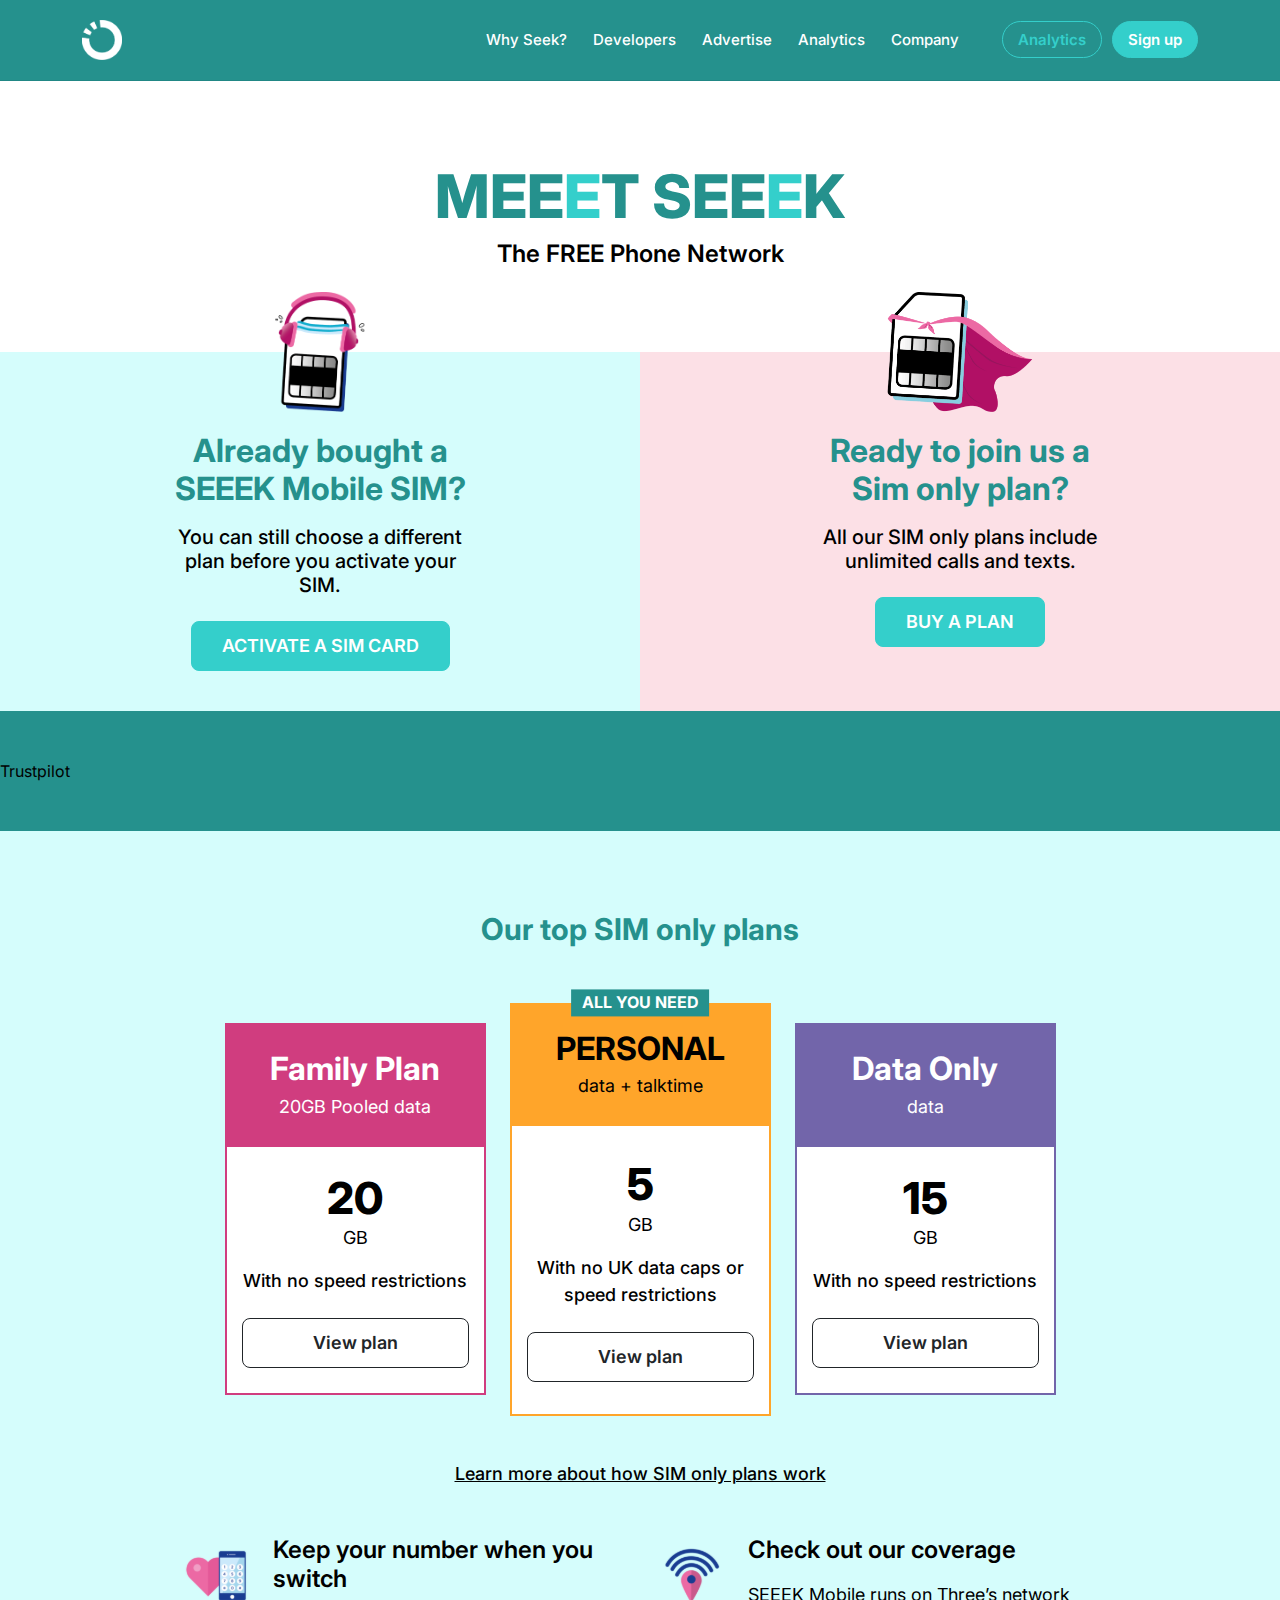
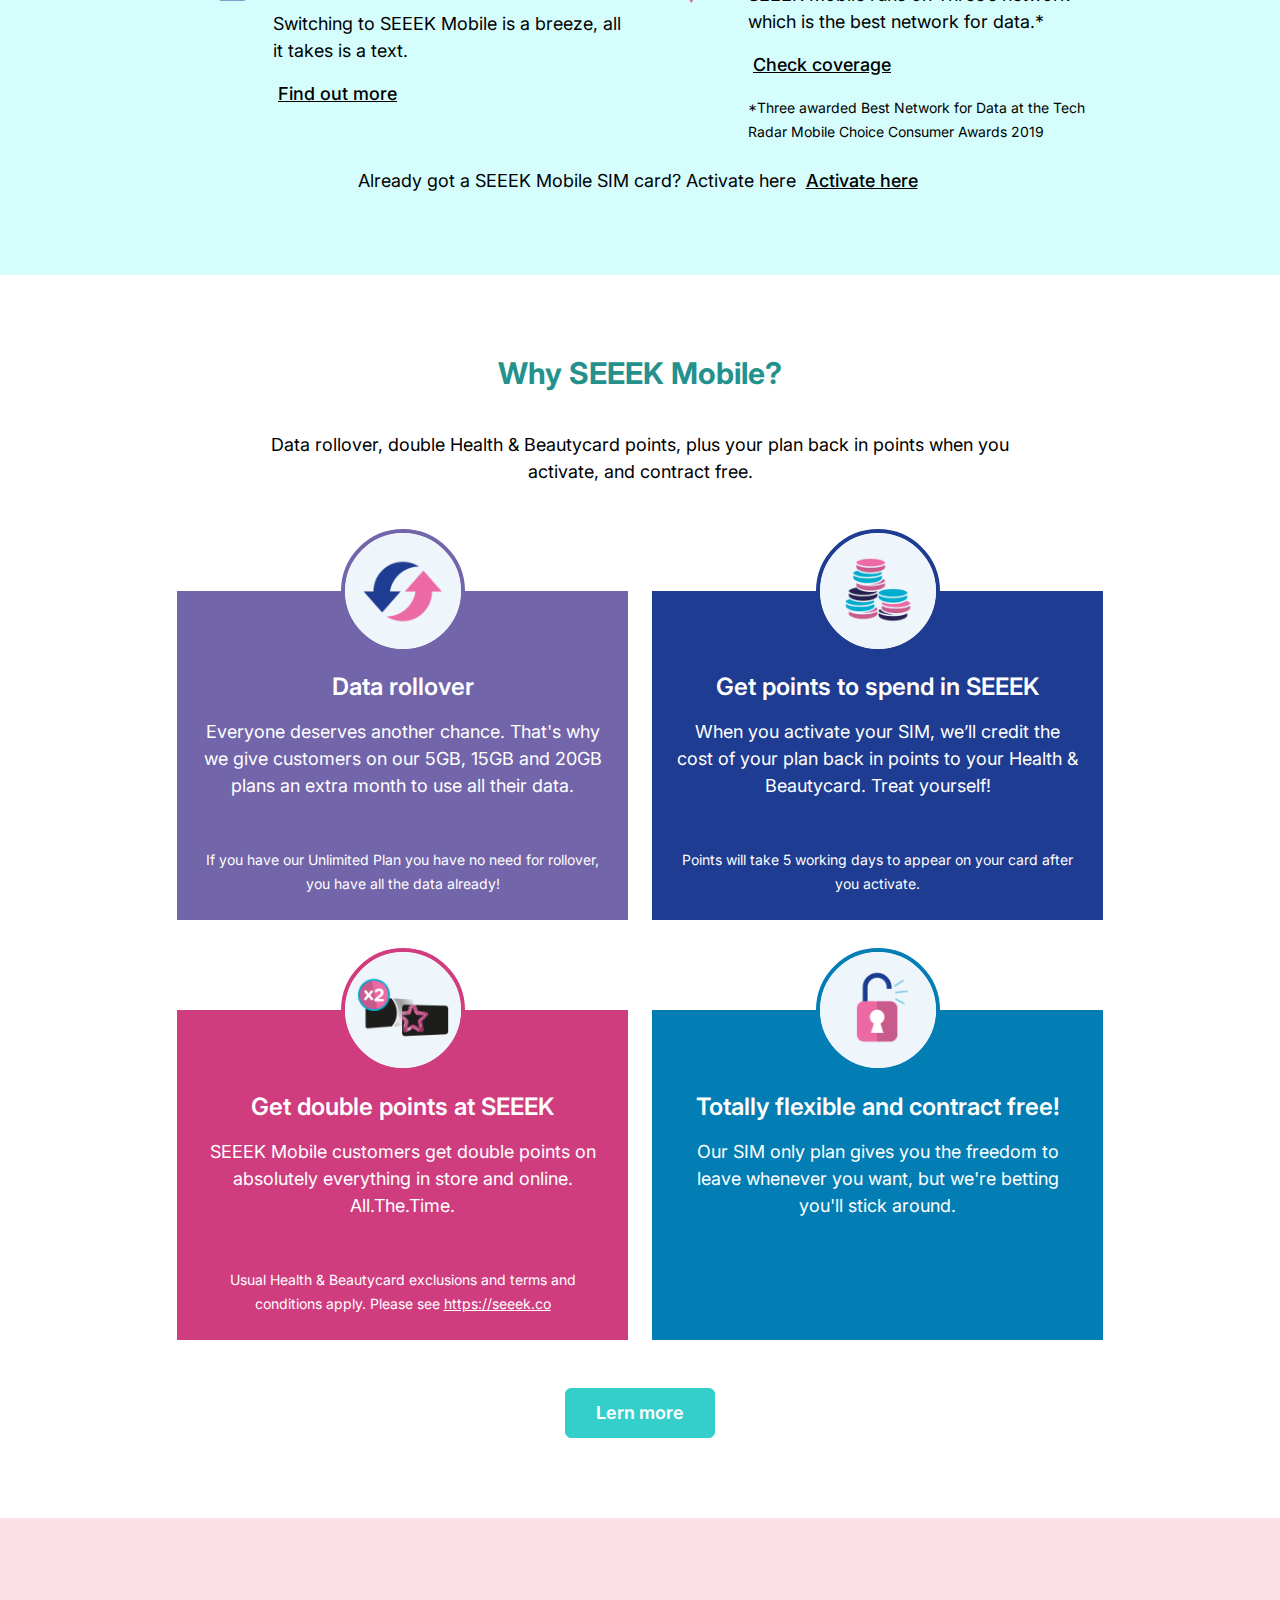
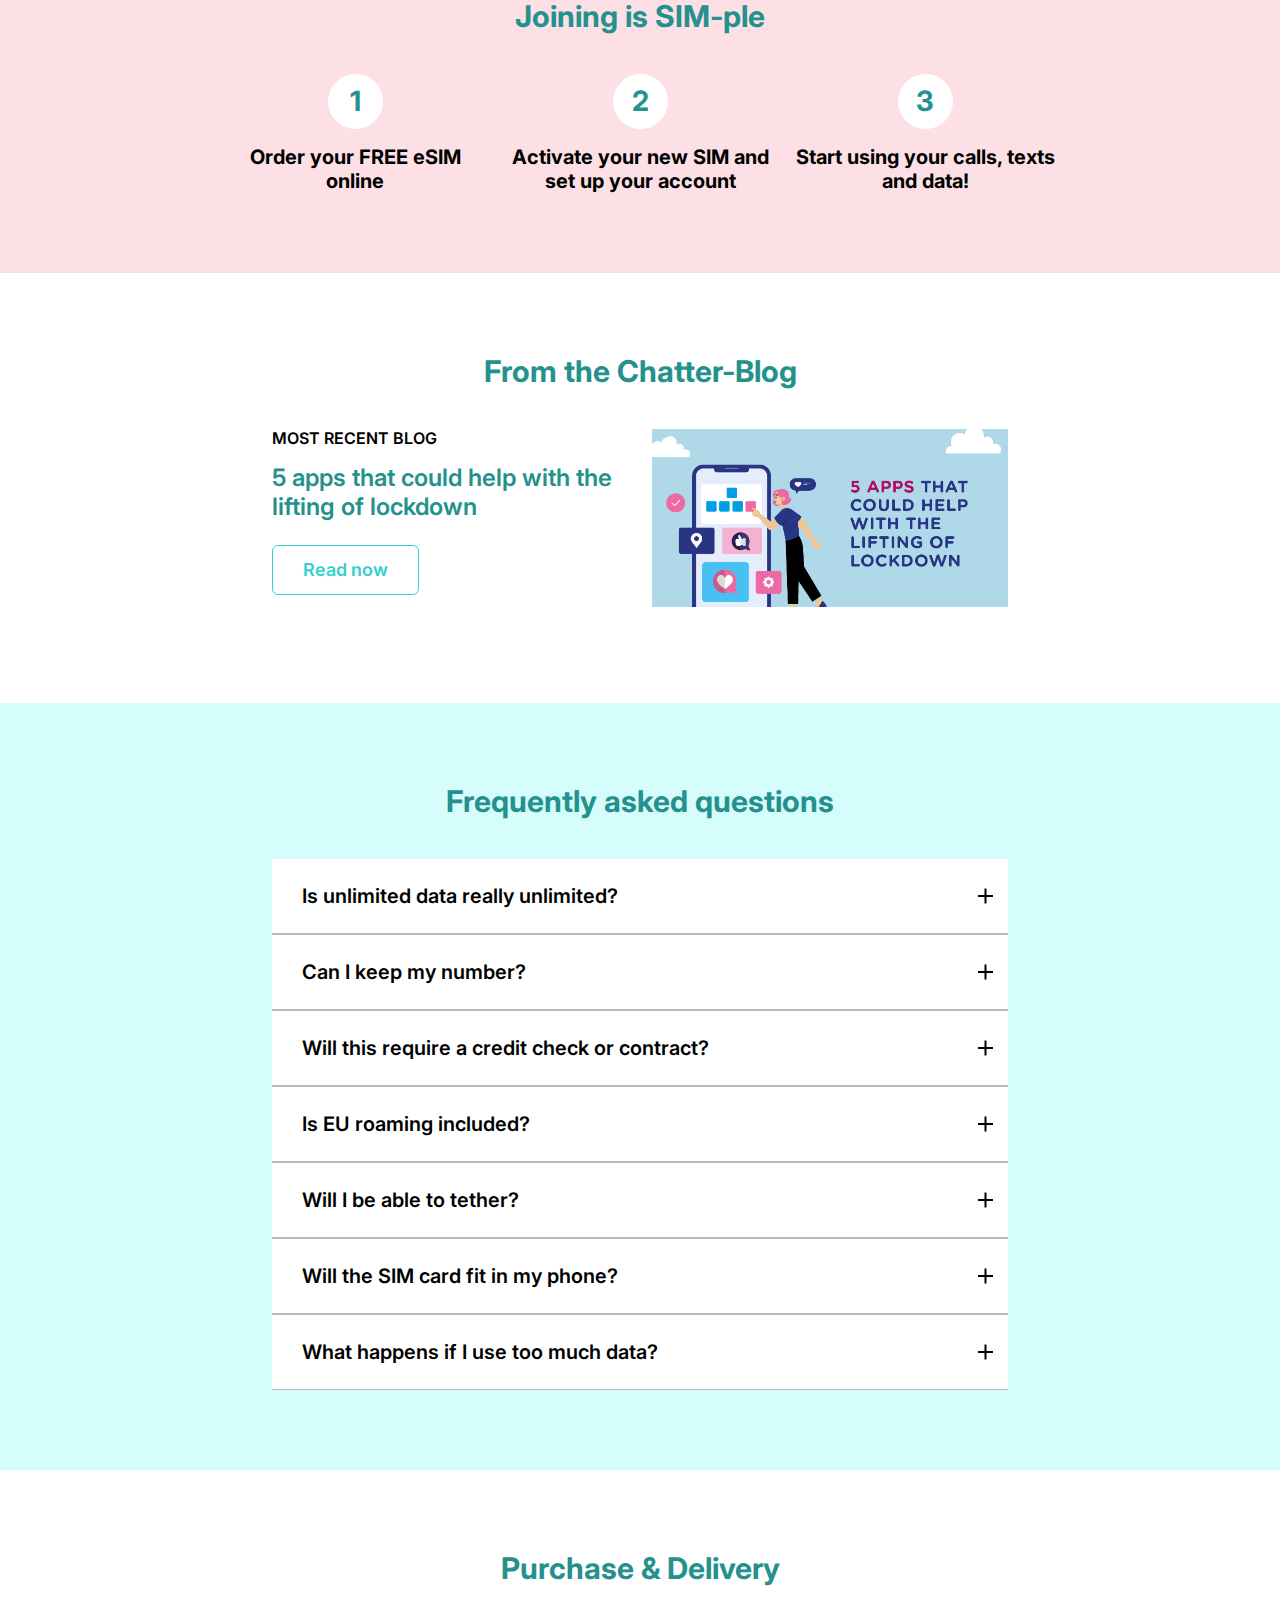
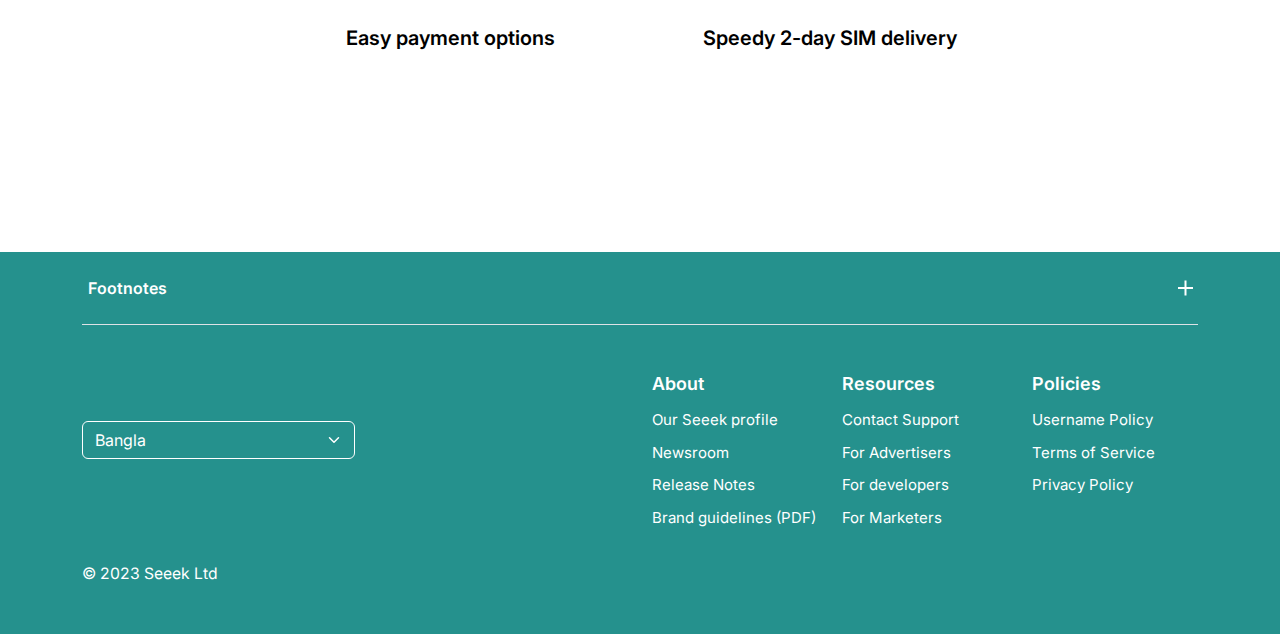
==== commit f9a87c0c: "Home page done" ====
--- a/index.html
+++ b/index.html
@@ -61,97 +61,52 @@
 				<div class="navbar__menu">
 					<ul class="navbar__nav">
 						<li class="navbar__nav__item">
-							<button type="button" class="navbar__nav__link underline">
-								<span class="navbar__nav__link__text underline__text">Why Hop?</span>
-							</button>
-							<div class="navbar__nav__dropdown-menu">
-								<a href="#!" class="navbar__nav__dropdown-menu__link underline">
-									<span class="underline__text">How Hop works</span>
-								</a>
-								<a href="#!" class="navbar__nav__dropdown-menu__link underline">
-									<span class="underline__text">Getting started</span>
-								</a>
-								<a href="#!" class="navbar__nav__dropdown-menu__link underline">
-									<span class="underline__text">The Hop audience</span>
-								</a>
-								<a href="#!" class="navbar__nav__dropdown-menu__link underline">
-									<span class="underline__text">Success stories</span>
-								</a>
-							</div>
+							<a href="https://seeek.co/how-seeek-works" class="navbar__nav__link underline">
+								<span class="navbar__nav__link__text underline__text">Why Seek?</span>
+							</a>
 						</li>
 						<li class="navbar__nav__item">
 							<button type="button" class="navbar__nav__link underline">
-								<span class="navbar__nav__link__text underline__text">Create content</span>
+								<span class="navbar__nav__link__text underline__text">Developers</span>
 							</button>
 							<div class="navbar__nav__dropdown-menu">
-								<a href="#!" class="navbar__nav__dropdown-menu__link underline">
-									<span class="underline__text">Hop for creators</span>
-								</a>
-								<a href="#!" class="navbar__nav__dropdown-menu__link underline">
-									<span class="underline__text">Making Pins: Tricks and Tips</span>
-								</a>
-								<a href="#!" class="navbar__nav__dropdown-menu__link underline">
-									<span class="underline__text">Earning money</span>
-								</a>
-								<a href="#!" class="navbar__nav__dropdown-menu__link underline">
-									<span class="underline__text">Best Practices</span>
-								</a>
-							</div>
+								<a href="https://seeek.co/developers" class="navbar__nav__dropdown-menu__link underline">
+									<span class="underline__text">API Docs</span>
+								</a>
+								<a href="https://seeek.co/developers/account" class="navbar__nav__dropdown-menu__link underline">
+									<span class="underline__text">Account API</span>
+								</a>
+								<a href="https://seeek.co/developers/stats" class="navbar__nav__dropdown-menu__link underline">
+									<span class="underline__text">Stats API</span>
+								</a>
+								<a href="https://seeek.co/developers/websites" class="navbar__nav__dropdown-menu__link underline">
+									<span class="underline__text">Websites API</span>
+								</a>
+								<a href="#!" class="navbar__nav__dropdown-menu__link underline">
+									<span class="underline__text">Web Search API</span>
+								</a>
+							</div>
+						</li>
+						<li class="navbar__nav__item">
+							<a href="https://seeek.co/ads" class="navbar__nav__link underline">
+								<span class="navbar__nav__link__text underline__text">Advertise</span>
+							</a>
+						</li>
+						<li class="navbar__nav__item">
+							<a href="https://seeek.co/analytics" class="navbar__nav__link underline">
+								<span class="navbar__nav__link__text underline__text">Analytics</span>
+							</a>
 						</li>
 						<li class="navbar__nav__item">
 							<button type="button" class="navbar__nav__link underline">
-								<span class="navbar__nav__link__text underline__text">Advertise</span>
+								<span class="navbar__nav__link__text underline__text">Company</span>
 							</button>
 							<div class="navbar__nav__dropdown-menu">
 								<a href="#!" class="navbar__nav__dropdown-menu__link underline">
-									<span class="underline__text">Hop Ads</span>
-								</a>
-								<a href="#!" class="navbar__nav__dropdown-menu__link underline">
-									<span class="underline__text">Using Ads Manager</span>
-								</a>
-								<a href="#!" class="navbar__nav__dropdown-menu__link underline">
-									<span class="underline__text">Shopping solutions</span>
-								</a>
-								<a href="#!" class="navbar__nav__dropdown-menu__link underline">
-									<span class="underline__text">Analytics and measurement</span>
-								</a>
-								<a href="#!" class="navbar__nav__dropdown-menu__link underline">
-									<span class="underline__text">Brand safety</span>
-								</a>
-								<a href="#!" class="navbar__nav__dropdown-menu__link underline">
-									<span class="underline__text">Hop Business Partners</span>
-								</a>
-							</div>
-						</li>
-						<li class="navbar__nav__item">
-							<button type="button" class="navbar__nav__link underline">
-								<span class="navbar__nav__link__text underline__text">Insights</span>
-							</button>
-							<div class="navbar__nav__dropdown-menu">
-								<a href="#!" class="navbar__nav__dropdown-menu__link underline">
-									<span class="underline__text">The Point: Research and insights</span>
-								</a>
-								<a href="#!" class="navbar__nav__dropdown-menu__link underline">
-									<span class="underline__text">Inspiration Nation</span>
-								</a>
-								<a href="#!" class="navbar__nav__dropdown-menu__link underline">
-									<span class="underline__text">Hop Predicts</span>
-								</a>
-								<a href="#!" class="navbar__nav__dropdown-menu__link underline">
-									<span class="underline__text">Holiday 2023</span>
-								</a>
-							</div>
-						</li>
-						<li class="navbar__nav__item">
-							<button type="button" class="navbar__nav__link underline">
-								<span class="navbar__nav__link__text underline__text">Resources</span>
-							</button>
-							<div class="navbar__nav__dropdown-menu">
-								<a href="#!" class="navbar__nav__dropdown-menu__link underline">
 									<span class="underline__text">Blog</span>
 								</a>
 								<a href="#!" class="navbar__nav__dropdown-menu__link underline">
-									<span class="underline__text">Hop Presents 2023</span>
+									<span class="underline__text">Seeek Presents 2024</span>
 								</a>
 								<a href="#!" class="navbar__nav__dropdown-menu__link underline">
 									<span class="underline__text">Agency resources</span>
@@ -164,12 +119,15 @@
 								</a>
 								<a href="#!" class="navbar__nav__dropdown-menu__link underline">
 									<span class="underline__text">Teen safety</span>
+								</a>
+								<a href="https://seeek.co/contact" class="navbar__nav__dropdown-menu__link underline">
+									<span class="underline__text">Contact Us</span>
 								</a>
 							</div>
 						</li>
 					</ul>
 					<div class="navbar__actions">
-						<a href="#!" class="btn btn-sm btn-outline-primary rounded-pill">Log in</a>
+						<a href="https://seeek.co/analytics" class="btn btn-sm btn-outline-primary rounded-pill">Analytics</a>
 						<a href="#!" class="btn btn-sm btn-primary rounded-pill">Sign up</a>
 					</div>
 				</div>
@@ -346,7 +304,7 @@
 						</figure>
 						<h2 class="h4 fw-semibold mb-3">Get double points at SEEEK</h2>
 						<p class="mb-5">SEEEK Mobile customers get double points on absolutely everything in store and online. All.The.Time.</p>
-						<p class="fs-6 mb-0"><small>Usual Health & Beautycard exclusions and terms and conditions apply. Please see <a href="#!">SEEEK.com/bcTerms</a></small></p>
+						<p class="fs-6 mb-0"><small>Usual Health & Beautycard exclusions and terms and conditions apply. Please see <a href="https://seeek.co" target="_blank">https://seeek.co</a></small></p>
 					</div>
 				</div>
 				<div class="col-lg-5 col-sm-10">
@@ -392,6 +350,7 @@
 		</div>
 	</section>
 
+	<!-- Blog Section -->
 	<section class="section-gap">
 		<div class="container">
 			<h1 class="section-header__title text-primary--dark text-center">From the Chatter-Blog</h1>
@@ -405,6 +364,137 @@
 					<h2 class="h6 fw-semibold text-uppercase mb-3">Most recent blog</h2>
 					<h3 class="h4 text-primary--dark fw-semibold mb-4">5 apps that could help with the lifting of lockdown</h3>
 					<a href="#!" class="btn btn-outline-primary">Read now</a>
+				</div>
+			</div>
+		</div>
+	</section>
+
+	<!-- FAQ Section -->
+	<section class="section-gap bg-primary--light">
+		<div class="container">
+			<h1 class="section-header__title text-primary--dark text-center">Frequently asked questions</h1>
+			<div class="row justify-content-center">
+				<div class="col-xl-8 col-lg-10">
+					<div class="accordion accordion-flush">
+						<div class="accordion-item">
+							<button data-bs-target="#faq-collapse-1" class="accordion-button border-bottom shadow-none collapsed" type="button" data-bs-toggle="collapse" aria-expanded="false">
+								<span class="h5 fw-semibold mb-0">Is unlimited data really unlimited?</span>
+							</button>
+							<div id="faq-collapse-1" class="accordion-collapse collapse">
+								<div class="accordion-body">
+									<p>Use your unlimited data however you like!</p>
+									<p class="mb-0"><strong class="fw-semibold">· Are there any data restrictions?</strong></p>
+									<p>There are no UK data caps on our network.</p>
+									<p class="mb-0"><strong class="fw-semibold">· Are there any speed restrictions?</strong></p>
+									<p>There are no speed restrictions on our plans.</p>
+									<div class="text-center pt-2">
+										<a href="#!" class="btn btn-outline-primary">Read more</a>
+									</div>
+								</div>
+							</div>
+						</div>
+						<div class="accordion-item">
+							<button data-bs-target="#faq-collapse-2" class="accordion-button border-bottom shadow-none collapsed" type="button" data-bs-toggle="collapse" aria-expanded="false">
+								<span class="h5 fw-semibold mb-0">Can I keep my number?</span>
+							</button>
+							<div id="faq-collapse-2" class="accordion-collapse collapse">
+								<div class="accordion-body">
+									<p class="mb-4">Having to tell everyone that you've got a new phone number is loooong, so let’s talk you through how to keep the one you already have!</p>
+									<p class="mb-4">When you have set up your SEEEK Mobile account, and you have a working and active SIM you can start this process.</p>
+									<p class="mb-4">You’ll need to request something called a PAC code (Porting Authorisation Code) from your previous network provider.</p>
+									<div class="text-center pt-2">
+										<a href="#!" class="btn btn-outline-primary">Read more</a>
+									</div>
+								</div>
+							</div>
+						</div>
+						<div class="accordion-item">
+							<button data-bs-target="#faq-collapse-3" class="accordion-button border-bottom shadow-none collapsed" type="button" data-bs-toggle="collapse" aria-expanded="false">
+								<span class="h5 fw-semibold mb-0">Will this require a credit check or contract?</span>
+							</button>
+							<div id="faq-collapse-3" class="accordion-collapse collapse">
+								<div class="accordion-body">
+									<p class="mb-0">You’re free to leave any time as we’re contract free, and there’s no credit check when you purchase a SIM</p>
+								</div>
+							</div>
+						</div>
+						<div class="accordion-item">
+							<button data-bs-target="#faq-collapse-4" class="accordion-button border-bottom shadow-none collapsed" type="button" data-bs-toggle="collapse" aria-expanded="false">
+								<span class="h5 fw-semibold mb-0">Is EU roaming included?</span>
+							</button>
+							<div id="faq-collapse-4" class="accordion-collapse collapse">
+								<div class="accordion-body">
+									<p class="mb-4">If you're travelling within Europe, you can absolutely roam on SEEEK Mobile. Calls and texts are unlimited. Data comes out of your monthly allowance or data add-ons up to our fair use limit of 12GB. If your plan is 15GB or more, your data will be capped at 12GB per month when in the EU and to continue to use data you need to purchase a data add-on. </p>
+									<p>You'll be able to receive calls from abroad when you're in the UK too (we all have that one friend who loves to tell us all about their latest #nofilter beach pictures!). There are some European Countries that are not part of the EEA and EU, <strong class="fw-semibold">which are not eligible for inclusive roaming</strong>. Check this <a href="#!">handy guide</a> to see if the country you're travelling to is covered (under International Roaming).</p>
+								</div>
+							</div>
+						</div>
+						<div class="accordion-item">
+							<button data-bs-target="#faq-collapse-5" class="accordion-button border-bottom shadow-none collapsed" type="button" data-bs-toggle="collapse" aria-expanded="false">
+								<span class="h5 fw-semibold mb-0">Will I be able to tether?</span>
+							</button>
+							<div id="faq-collapse-5" class="accordion-collapse collapse">
+								<div class="accordion-body">
+									<p class="mb-0">Your data is yours to use how you want. You can tether and use your phone as a mobile hotspot with your full allowance if you want to – enjoy!</p>
+								</div>
+							</div>
+						</div>
+						<div class="accordion-item">
+							<button data-bs-target="#faq-collapse-6" class="accordion-button border-bottom shadow-none collapsed" type="button" data-bs-toggle="collapse" aria-expanded="false">
+								<span class="h5 fw-semibold mb-0">Will the SIM card fit in my phone?</span>
+							</button>
+							<div id="faq-collapse-6" class="accordion-collapse collapse">
+								<div class="accordion-body">
+									<p class="mb-4">When you buy a SIM it includes all 3 sizes of SIM that you could need:</p>
+									<p class="mb-4">Standard SIM (the biggest size): if you’re using this one and you need a smaller version, you’ll notice it has 2 different sizes ready to be popped out inside it. Cool, huh?</p>
+									<p class="mb-4">Micro SIM (the middle size): if you’re using this one and need a smaller version, there’s a smaller size within it ready to be popped out. Yay!</p>
+									<p class="mb-4">Nano SIM (the smallest size): if you’re using this one and need to switch to a bigger size (if you still have the original card), the nano SIM fits back inside the card, so you can use this one instead. Perfect!</p>
+									<div class="text-center pt-2">
+										<a href="#!" class="btn btn-outline-primary">Read more</a>
+									</div>
+								</div>
+							</div>
+						</div>
+						<div class="accordion-item">
+							<button data-bs-target="#faq-collapse-7" class="accordion-button border-bottom shadow-none collapsed" type="button" data-bs-toggle="collapse" aria-expanded="false">
+								<span class="h5 fw-semibold mb-0">What happens if I use too much data?</span>
+							</button>
+							<div id="faq-collapse-7" class="accordion-collapse collapse">
+								<div class="accordion-body">
+									<p class="mb-0">Firstly (as we are super helpful), we’ll send you a text and an email when you’re almost out of data. We’ll then let you know when you’ve run out of data. You can buy extra data online 24/7!</p>
+								</div>
+							</div>
+						</div>
+					</div>
+				</div>
+			</div>
+		</div>
+	</section>
+
+	<section class="section-gap">
+		<div class="container">
+			<h1 class="section-header__title text-primary--dark text-center">Purchase & Delivery</h1>
+			<div class="row justify-content-center">
+				<div class="col-lg-4">
+					<h2 class="h5 fw-semibold text-center mb-4 pb-2">Easy payment options</h2>
+					<div class="row">
+						<div class="col">
+							<img class="img-fluid mx-auto" src="./assets/images/payments/payment-1.svg" alt="payment" loading="lazy">
+						</div>
+						<div class="col">
+							<img class="img-fluid mx-auto" src="./assets/images/payments/payment-2.svg" alt="payment" loading="lazy">
+						</div>
+						<div class="col">
+							<img class="img-fluid mx-auto" src="./assets/images/payments/payment-3.svg" alt="payment" loading="lazy">
+						</div>
+						<div class="col">
+							<img class="img-fluid mx-auto" src="./assets/images/payments/payment-4.svg" alt="payment" loading="lazy">
+						</div>
+					</div>
+				</div>
+				<div class="col-lg-4 mt-5 mt-lg-0">
+					<h2 class="h5 fw-semibold text-center mb-4 pb-2">Speedy 2-day SIM delivery</h2>
+					<img class="mx-auto" src="./assets/images/sim-3.png" alt="sim" height="90" loading="lazy">
 				</div>
 			</div>
 		</div>
@@ -446,32 +536,31 @@
 					<div class="col-sm">
 						<div class="footer__block">
 							<h3 class="footer__block__title">About</h3>
-							<a href="#!" class="footer__block__link">Our Hop profile</a>
+							<a href="https://seeek.co/user/seeek" class="footer__block__link">Our Seeek profile</a>
 							<a href="#!" class="footer__block__link">Newsroom</a>
-							<a href="#!" class="footer__block__link">Careers</a>
-							<a href="#!" class="footer__block__link">Brand guidelines</a>
+							<a href="https://seeek.co/release-notes" class="footer__block__link">Release Notes</a>
+							<a href="https://seeek.co/files/seeek-brand-guidelines.pdf" target="_blank" class="footer__block__link">Brand guidelines (PDF)</a>
 						</div>
 					</div>
 					<div class="col-sm">
 						<div class="footer__block">
 							<h3 class="footer__block__title">Resources</h3>
-							<a href="#!" class="footer__block__link">Help Centre</a>
-							<a href="#!" class="footer__block__link">Business community</a>
-							<a href="#!" class="footer__block__link">For developers</a>
-							<a href="#!" class="footer__block__link">For investors</a>
+							<a href="mailto:support@seeek.co" class="footer__block__link">Contact Support</a>
+							<a href="https://seeek.co/ads" class="footer__block__link">For Advertisers</a>
+							<a href="https://seeek.co/developers" class="footer__block__link">For developers</a>
+							<a href="https://seeek.co/analytics" class="footer__block__link">For Marketers</a>
 						</div>
 					</div>
 					<div class="col-sm">
 						<div class="footer__block">
 							<h3 class="footer__block__title">Policies</h3>
-							<a href="#!" class="footer__block__link">Trademark</a>
-							<a href="#!" class="footer__block__link">Terms of Service</a>
-							<a href="#!" class="footer__block__link">Privacy and Cookies</a>
-							<a href="#!" class="footer__block__link">Personalised ads</a>
-						</div>
-					</div>
-				</div>
-				<p class="mb-0 text-white"><small>© 2023 Seeek</small></p>
+							<a href="https://seeek.co/legal/username-policy" class="footer__block__link">Username Policy</a>
+							<a href="https://seeek.co/legal/terms" class="footer__block__link">Terms of Service</a>
+							<a href="https://seeek.co/legal/privacy" class="footer__block__link">Privacy Policy</a>
+						</div>
+					</div>
+				</div>
+				<p class="mb-0 text-white"><small>© 2023 Seeek Ltd</small></p>
 			</div>
 		</div>
 	</footer>
--- a/assets/css/style.min.css
+++ b/assets/css/style.min.css
@@ -1 +1 @@
-@import"https://fonts.googleapis.com/css2?family=Inter:wght@300;400;500;600;700;800;900&display=swap";:root{--color-primary: #34CFCB;--color-primary-rgb: 52, 207, 203;--color-primary--light: #D5FDFC;--color-primary-rgb--light: 213, 253, 252;--color-primary--dark: #25918d;--color-secondary: #f9c1cd;--color-secondary-rgb: 249, 193, 205;--font-primary: Inter, sans-serif}*,*::before,*::after{outline:none;-webkit-tap-highlight-color:rgba(0,0,0,0)}::-moz-selection{color:#fff;background:var(--color-primary)}::selection{color:#fff;background:var(--color-primary)}html,body{scroll-behavior:smooth}html{font-size:16px;-webkit-text-size-adjust:none;-moz-text-size-adjust:none;-ms-text-size-adjust:none;text-size-adjust:none}body{--bs-body-color: #000000;--bs-body-font-weight: 400;--bs-body-font-family: var(--font-primary)}a,button{color:inherit;font-family:inherit}a,a:hover,a:focus,a:active{color:currentColor;text-decoration:none}button,button:hover,button:focus,button:active{outline:none}img,svg{display:block}img{-o-object-fit:cover;object-fit:cover;max-width:100%}p{font-size:0.875rem}@media(min-width: 768px){p{font-size:1rem}}@media(min-width: 992px){p{font-size:1.125rem}}:is(p,h1,h2,h3,h4,h5,h6) a{text-decoration:underline !important}.preloader{z-index:99999}.user-select-none{pointer-events:none}.section-gap{--_section-gap: 5rem;padding:var(--_section-gap) 0}@media(max-width: 1199.98px){.section-gap{--_section-gap: 3.75rem}}.section-gap--fix{padding-bottom:calc(var(--_section-gap) - 28px)}.section-header__title{font-size:1.625rem;margin-bottom:2.5rem}@media(min-width: 768px){.section-header__title{font-size:1.875rem}}.underline__text{position:relative;display:inline-block;padding:8px 5px;line-height:1}.underline__text::after{bottom:0;left:0;width:100%;height:2px;-webkit-transform:scaleX(0);-ms-transform:scaleX(0);transform:scaleX(0);-webkit-transform-origin:left center;-ms-transform-origin:left center;transform-origin:left center;background-color:var(--color-primary);-webkit-transition:-webkit-transform .2s cubic-bezier(0.21, 0.01, 0.21, 0.96);transition:-webkit-transform .2s cubic-bezier(0.21, 0.01, 0.21, 0.96);-o-transition:transform .2s cubic-bezier(0.21, 0.01, 0.21, 0.96);transition:transform .2s cubic-bezier(0.21, 0.01, 0.21, 0.96);transition:transform .2s cubic-bezier(0.21, 0.01, 0.21, 0.96), -webkit-transform .2s cubic-bezier(0.21, 0.01, 0.21, 0.96)}.underline.active .underline__text::after,.underline:hover .underline__text::after,.underline:focus-visible .underline__text::after{-webkit-transform:scaleX(1);-ms-transform:scaleX(1);transform:scaleX(1)}.match-height>[class*=col]{display:-webkit-box;display:-ms-flexbox;display:flex;-webkit-box-orient:vertical;-webkit-box-direction:normal;-ms-flex-flow:column;flex-flow:column}.match-height>[class*=col]>*{-webkit-box-flex:1;-ms-flex:1 1 auto;flex:1 1 auto}.text-primary,.bg-primary{--bs-primary-rgb: var(--color-primary-rgb)}.text-primary--dark{color:var(--color-primary--dark)}.bg-primary--light{background-color:var(--color-primary--light)}.bg-primary--dark{background-color:var(--color-primary--dark)}.text-secondary,.bg-secondary{--bs-secondary-rgb: var(--color-secondary-rgb)}.bg-secondary{--bs-bg-opacity: 0.5}.simplebar-scrollbar::before{background-color:var(--color-primary)}.nav-pills .nav-link__text{position:relative;isolation:isolate}.feature-card__figure__bg{position:absolute;top:0;right:0;bottom:0;left:0;width:100%;height:100%}[data-bs-toggle=collapse]::before,[data-bs-toggle=collapse]::after,.nav-pills .nav-link__text::after,.underline__text::after{content:"";position:absolute}.feature-card__figure{-webkit-user-select:none;-moz-user-select:none;-ms-user-select:none;user-select:none;pointer-events:none}.nav-pills .nav-link__text::after{border-radius:50rem}.circle-number{border-radius:100rem}.nav-pills .nav-link{-webkit-box-shadow:none;box-shadow:none}.plan-card__body__sub-title,.text-btn{font-weight:500}.banner__text{font-weight:600}.plan-card__header__title,.section-header__title{font-weight:700}.banner__title,.plan-card__body__title{font-weight:800}html{scrollbar-color:var(--color-primary) var(--color-primary--light);scrollbar-width:thin}html::-webkit-scrollbar{-webkit-appearance:none;appearance:none;background-color:var(--color-primary--light)}@media(min-width: 768px){html::-webkit-scrollbar{width:8px}}html::-webkit-scrollbar-thumb{background-color:var(--color-primary)}.header .navbar__actions{display:-webkit-box;display:-ms-flexbox;display:flex;-webkit-box-align:center;-ms-flex-align:center;align-items:center}.header .navbar__actions,.header .navbar__nav{--_size: 100%;max-width:var(--_size)}@media(min-width: 576px){.header .navbar__actions,.header .navbar__nav{--_size: 540px}}@media(min-width: 768px){.header .navbar__actions,.header .navbar__nav{--_size: 720px}}@media(min-width: 992px){.header .navbar__actions,.header .navbar__nav{--_size: 960px}}@media(min-width: 1200px){.header .navbar__actions,.header .navbar__nav{--_size: 1140px}}@media(min-width: 1400px){.header .navbar__actions,.header .navbar__nav{--_size: 1320px}}.btn{--bs-btn-padding-y: 0.625rem;--bs-btn-padding-x: 1.5625rem;--bs-btn-font-size: 0.875rem;--bs-btn-font-family: var(--font-primary);--bs-btn-font-weight: 600;--bs-btn-line-height: 1;-webkit-box-shadow:none !important;box-shadow:none !important}@media(min-width: 768px){.btn{--bs-btn-padding-y: 0.9375rem;--bs-btn-padding-x: 1.875rem;--bs-btn-font-size: 1.125rem}}.btn-sm{--bs-btn-padding-y: 0.625rem;--bs-btn-padding-x: 0.9375rem;--bs-btn-font-size: 0.9375rem}.btn__icon{margin-right:0.625rem}.btn-primary{--bs-btn-bg: var(--color-primary);--bs-btn-border-color: var(--color-primary);--bs-btn-hover-color: var(--color-primary);--bs-btn-hover-bg: transparent;--bs-btn-hover-border-color: var(--color-primary);--bs-btn-active-color: var(--bs-btn-hover-color);--bs-btn-active-bg: var(--bs-btn-hover-bg);--bs-btn-active-border-color: var(--bs-btn-hover-border-color)}.btn-primary:focus{color:var(--bs-btn-hover-color);background-color:var(--bs-btn-hover-bg);border-color:var(--bs-btn-hover-border-color)}.btn-outline-primary{--bs-btn-color: var(--color-primary);--bs-btn-border-color: var(--color-primary);--bs-btn-hover-color: #fff;--bs-btn-hover-bg: var(--color-primary);--bs-btn-hover-border-color: var(--color-primary);--bs-btn-active-color: #fff;--bs-btn-active-bg: var(--color-primary);--bs-btn-active-border-color: var(--color-primary)}.btn-outline-primary:focus{color:var(--bs-btn-hover-color);background-color:var(--bs-btn-hover-bg);border-color:var(--bs-btn-hover-bg)}.btn-secondary{--bs-btn-color: #000000;--_btn-interaction-color: var(--color-primary);--bs-btn-bg: #D3D3D3;--bs-btn-border-color: var(--bs-btn-bg);--bs-btn-hover-color: #ffffff;--bs-btn-hover-bg: var(--_btn-interaction-color);--bs-btn-hover-border-color: var(--_btn-interaction-color);--bs-btn-active-color: var(--bs-btn-hover-color);--bs-btn-active-bg: var(--_btn-interaction-color);--bs-btn-active-border-color: var(--_btn-interaction-color)}.btn-secondary:focus{color:var(--bs-btn-hover-color);background-color:var(--_btn-interaction-color);border-color:var(--_btn-interaction-color)}.icon-btn{color:#000;background-color:rgba(0,0,0,0);font-size:1.5625rem;border:0;padding:3px 1px;line-height:0}.icon-btn--sm{font-size:1rem}.text-btn{display:-webkit-inline-box;display:-ms-inline-flexbox;display:inline-flex;-webkit-box-align:center;-ms-flex-align:center;align-items:center;font-size:1rem;padding:5px;background-color:rgba(0,0,0,0);border:0;line-height:1;text-decoration:underline}@media(min-width: 768px){.text-btn{font-size:1.125rem}}.scroll-top{bottom:0.9375rem;right:0.9375rem;display:none;cursor:pointer;z-index:7}.scroll-top__btn{width:1.875rem;height:1.875rem;font-size:1.1rem;color:#fff;background-color:var(--color-primary)}.scroll-top__btn:active{background-color:var(--color-secondary)}.form-select{--bs-body-bg: #ffffff;--bs-border-color: var(--bs-body-bg);--bs-form-select-bg-img: url("data:image/svg+xml,%3csvg xmlns='http://www.w3.org/2000/svg' viewBox='0 0 16 16'%3e%3cpath fill='none' stroke='%23ffffff' stroke-linecap='round' stroke-linejoin='round' stroke-width='2' d='m2 5 6 6 6-6'/%3e%3c/svg%3e");color:#fff;font-size:1rem;cursor:pointer}.form-select::-webkit-input-placeholder{color:currentColor;opacity:1}.form-select::-moz-placeholder{color:currentColor;opacity:1}.form-select:-ms-input-placeholder{color:currentColor;opacity:1}.form-select::-ms-input-placeholder{color:currentColor;opacity:1}.form-select::placeholder{color:currentColor;opacity:1}.form-select:focus{color:#fff;-webkit-box-shadow:none;box-shadow:none;border-color:#fff}.form-select option{font-size:0.875rem}.cta-card{padding:2.5rem 1.25rem}@media(min-width: 576px){.cta-card{padding-top:3.75rem}}@media(min-width: 1200px){.cta-card{padding-top:5rem}}.cta-card__image{-webkit-transition:-webkit-transform .3s cubic-bezier(0.34, 1.56, 0.64, 1);transition:-webkit-transform .3s cubic-bezier(0.34, 1.56, 0.64, 1);-o-transition:transform .3s cubic-bezier(0.34, 1.56, 0.64, 1);transition:transform .3s cubic-bezier(0.34, 1.56, 0.64, 1);transition:transform .3s cubic-bezier(0.34, 1.56, 0.64, 1), -webkit-transform .3s cubic-bezier(0.34, 1.56, 0.64, 1)}@media(min-width: 768px){.cta-card__image{position:absolute;top:0;left:50%;-webkit-transform:translate(-50%, -50%) scale(1);-ms-transform:translate(-50%, -50%) scale(1);transform:translate(-50%, -50%) scale(1)}}@media(max-width: 1199.98px){.cta-card__image{max-height:5rem}}@media(max-width: 767.98px){.cta-card__image{margin-bottom:0.9375rem}}@media(max-width: 1199.98px){.cta-card__title{font-size:1.375rem}}@media(min-width: 992px){.cta-card__text{max-width:50%}}@media(max-width: 1199.98px){.cta-card__text{font-size:1rem}}@media(hover: hover)and (min-width: 768px){.cta-card:hover .cta-card__image,.cta-card:focus-visible .cta-card__image{-webkit-transform:translate(-50%, -50%) scale(1.2);-ms-transform:translate(-50%, -50%) scale(1.2);transform:translate(-50%, -50%) scale(1.2)}}.plan-card{position:relative;display:block;background-color:#fff;margin-bottom:28px}.plan-card__header,.plan-card__body{border:2px solid var(--_theme, var(--color-primary--dark));padding:1.5625rem 0.9375rem}.plan-card--lg .plan-card__body{padding-top:2rem;padding-bottom:2rem}.plan-card__header{border-bottom:0;background-color:var(--_theme, var(--color-primary--dark))}.plan-card__header__title{font-size:2rem}.plan-card__header__text{font-size:1.125rem}.plan-card__body__title{font-size:2.75rem}.plan-card__body__text{font-size:1.125rem}.feature-card{--_size: 6.25rem;position:relative;background-color:var(--_theme, var(--color-primary--dark));padding:1.5625rem;padding-top:calc(var(--_size)/1.5);margin-top:calc(var(--_size)/2 + 28px)}@media(min-width: 768px){.feature-card{--_size: 7.75rem}}.feature-card__figure{width:var(--_size);height:var(--_size);position:absolute;left:50%;top:0;-webkit-transform:translate(-50%, -50%);-ms-transform:translate(-50%, -50%);transform:translate(-50%, -50%);border:4px solid var(--_theme, var(--color-primary--dark))}.step-card{margin-bottom:28px}.step-card__count{--_size: 3.4375rem;display:-webkit-inline-box;display:-ms-inline-flexbox;display:inline-flex;-webkit-box-align:center;-ms-flex-align:center;align-items:center;-webkit-box-pack:center;-ms-flex-pack:center;justify-content:center;width:var(--_size);height:var(--_size);font-size:1.75rem}.nav-pills{--bs-nav-link-color: #000000;--bs-nav-pills-link-active-color: var(--bs-nav-link-color);--bs-nav-link-hover-color: var(--bs-nav-link-color);--bs-nav-pills-link-active-bg: transparent;--bs-nav-link-font-weight: 600;--bs-nav-link-padding-x: 5px}.nav-pills .nav-link__text{display:inline-block;padding:5px}.nav-pills .nav-link__text::after{left:0;right:0;bottom:0;height:2px;background-color:#000;-webkit-transform:scaleX(0);-ms-transform:scaleX(0);transform:scaleX(0);-webkit-transform-origin:right;-ms-transform-origin:right;transform-origin:right;-webkit-transition:-webkit-transform .2s ease-in-out;transition:-webkit-transform .2s ease-in-out;-o-transition:transform .2s ease-in-out;transition:transform .2s ease-in-out;transition:transform .2s ease-in-out, -webkit-transform .2s ease-in-out}@media(hover: hover){.nav-pills .nav-link:hover .nav-link__text::after{-webkit-transform:scaleX(1);-ms-transform:scaleX(1);transform:scaleX(1);-webkit-transform-origin:left;-ms-transform-origin:left;transform-origin:left}}.nav-pills .nav-link.active .nav-link__text::after{-webkit-transform:scaleX(1);-ms-transform:scaleX(1);transform:scaleX(1);-webkit-transform-origin:left;-ms-transform-origin:left;transform-origin:left}.header{--_color-bg: #ffffff;background-color:var(--_color-bg);border-bottom:1px solid rgba(0,52,64,.1);-webkit-transition:background-color .1s cubic-bezier(0.21, 0.01, 0.21, 0.96);-o-transition:background-color .1s cubic-bezier(0.21, 0.01, 0.21, 0.96);transition:background-color .1s cubic-bezier(0.21, 0.01, 0.21, 0.96)}.header:not(.sticky) .navbar{--bs-navbar-padding-y: 0.9375rem}@media(max-width: 991.98px){.header.active{--_color-bg: var(--color-primary--dark)}.header.active .navbar__menu{opacity:1;visibility:visible}.header.active .navbar__nav__link{color:#fff}.header.active .navbar-brand__image{-webkit-filter:brightness(0) invert(1);filter:brightness(0) invert(1)}.header.active .navbar__toggler__bar{background-color:#fff}}@media(min-width: 992px)and (hover: hover){.header:hover,.header:focus-within{--_color-bg: var(--color-primary--dark)}.header:hover .navbar__nav__link,.header:focus-within .navbar__nav__link{color:#fff}.header:hover .navbar-brand__image,.header:focus-within .navbar-brand__image{-webkit-filter:brightness(0) invert(1);filter:brightness(0) invert(1)}}.header .navbar{-webkit-transition:padding .35s cubic-bezier(0.21, 0.01, 0.21, 0.96);-o-transition:padding .35s cubic-bezier(0.21, 0.01, 0.21, 0.96);transition:padding .35s cubic-bezier(0.21, 0.01, 0.21, 0.96)}.header .navbar-brand__image{max-height:2.5rem;-webkit-transition:-webkit-filter .45s cubic-bezier(0.21, 0.01, 0.21, 0.96);transition:-webkit-filter .45s cubic-bezier(0.21, 0.01, 0.21, 0.96);-o-transition:filter .45s cubic-bezier(0.21, 0.01, 0.21, 0.96);transition:filter .45s cubic-bezier(0.21, 0.01, 0.21, 0.96);transition:filter .45s cubic-bezier(0.21, 0.01, 0.21, 0.96), -webkit-filter .45s cubic-bezier(0.21, 0.01, 0.21, 0.96)}.header .navbar__menu{display:-webkit-box;display:-ms-flexbox;display:flex}@media(min-width: 992px){.header .navbar__menu{-webkit-box-align:center;-ms-flex-align:center;align-items:center;gap:1.875rem}}@media(max-width: 991.98px){.header .navbar__menu{-webkit-box-orient:vertical;-webkit-box-direction:normal;-ms-flex-direction:column;flex-direction:column;position:fixed;top:0;right:0;bottom:0;left:0;background-color:var(--color-primary--dark);z-index:-1;padding-top:var(--header-size);opacity:0;visibility:hidden;-webkit-transition:all .45s cubic-bezier(0.21, 0.01, 0.21, 0.96);-o-transition:all .45s cubic-bezier(0.21, 0.01, 0.21, 0.96);transition:all .45s cubic-bezier(0.21, 0.01, 0.21, 0.96)}}.header .navbar__nav{display:-webkit-box;display:-ms-flexbox;display:flex;list-style-type:none;margin-bottom:0;padding-left:0}@media(min-width: 992px){.header .navbar__nav{-webkit-box-align:center;-ms-flex-align:center;align-items:center}}@media(max-width: 991.98px){.header .navbar__nav{-webkit-box-orient:vertical;-webkit-box-direction:normal;-ms-flex-direction:column;flex-direction:column;width:100%;margin-left:auto;margin-right:auto;padding-right:calc(var(--bs-gutter-x)*.5);padding-left:calc(var(--bs-gutter-x)*.5);padding-bottom:1.875rem;overflow:auto}}.header .navbar__nav__item{position:relative}.header .navbar__nav__item:focus-within .navbar__nav__dropdown-menu{opacity:1;visibility:visible}.header .navbar__nav__link{position:relative;display:block;width:100%;text-align:left;font-weight:500;padding-top:8px;padding-bottom:8px;background-color:rgba(0,0,0,0);border:0;-webkit-transition:color .45s cubic-bezier(0.21, 0.01, 0.21, 0.96);-o-transition:color .45s cubic-bezier(0.21, 0.01, 0.21, 0.96);transition:color .45s cubic-bezier(0.21, 0.01, 0.21, 0.96)}@media(min-width: 992px){.header .navbar__nav__link{font-size:0.9375rem;padding-left:8px;padding-right:8px}.header .navbar__nav__link:hover+.navbar__nav__dropdown-menu,.header .navbar__nav__link:focus-visible+.navbar__nav__dropdown-menu{opacity:1;visibility:visible}}@media(max-width: 991.98px){.header .navbar__nav__link{font-size:1.375rem;padding-left:0;padding-right:0}.header .navbar__nav__link::before,.header .navbar__nav__link::after{content:"";position:absolute;right:5px;top:50%;width:0.9375rem;-webkit-transform:translateY(-50%) rotate(0);-ms-transform:translateY(-50%) rotate(0);transform:translateY(-50%) rotate(0);height:2px;background-color:#fff;-webkit-transition:opacity .2s cubic-bezier(0.21, 0.01, 0.21, 0.96);-o-transition:opacity .2s cubic-bezier(0.21, 0.01, 0.21, 0.96);transition:opacity .2s cubic-bezier(0.21, 0.01, 0.21, 0.96)}.header .navbar__nav__link::after{-webkit-transform:translateY(-50%) rotate(90deg);-ms-transform:translateY(-50%) rotate(90deg);transform:translateY(-50%) rotate(90deg)}.header .navbar__nav__link.show::after{opacity:0}.header .navbar__nav__link .underline__text::after{display:none}}@media(min-width: 992px){.header .navbar__nav__dropdown-menu{position:absolute;opacity:0;visibility:hidden;width:-webkit-fit-content;width:-moz-fit-content;width:fit-content;padding:1.875rem 0.625rem}.header .navbar__nav__dropdown-menu:hover{opacity:1;visibility:visible}.header .navbar__nav__dropdown-menu::before{content:"";position:fixed;z-index:-1;top:0;left:0;right:0;height:var(--_height);background-color:var(--color-primary--dark)}}@media(max-width: 991.98px){.header .navbar__nav__dropdown-menu{display:none;padding-top:0.9375rem;padding-bottom:0.9375rem}}.header .navbar__nav__dropdown-menu__link{display:block;color:#fff;font-size:1.0625rem;font-weight:500}@media(min-width: 992px){.header .navbar__nav__dropdown-menu__link{white-space:nowrap}}.header .navbar__actions{gap:0.625rem}@media(max-width: 991.98px){.header .navbar__actions{margin-top:auto;width:100%;margin-left:auto;margin-right:auto;padding-top:1.25rem;padding-bottom:1.25rem;padding-right:calc(var(--bs-gutter-x)*.5);padding-left:calc(var(--bs-gutter-x)*.5);border-top:1px solid rgba(255,255,255,.3)}}.header .navbar__toggler{position:relative;width:1.875rem;height:1.875rem;border:0;background-color:rgba(0,0,0,0)}@media(min-width: 992px){.header .navbar__toggler{display:none}}@media(max-width: 991.98px){.header .navbar__toggler{display:-webkit-inline-box;display:-ms-inline-flexbox;display:inline-flex;-webkit-box-align:center;-ms-flex-align:center;align-items:center;-webkit-box-pack:center;-ms-flex-pack:center;justify-content:center}}.header .navbar__toggler__bar{position:absolute;width:100%;height:2px;background-color:var(--color-primary--dark);-webkit-transition:-webkit-transform .35s cubic-bezier(0.21, 0.01, 0.21, 0.96);transition:-webkit-transform .35s cubic-bezier(0.21, 0.01, 0.21, 0.96);-o-transition:transform .35s cubic-bezier(0.21, 0.01, 0.21, 0.96);transition:transform .35s cubic-bezier(0.21, 0.01, 0.21, 0.96);transition:transform .35s cubic-bezier(0.21, 0.01, 0.21, 0.96), -webkit-transform .35s cubic-bezier(0.21, 0.01, 0.21, 0.96)}.header .navbar__toggler__bar:first-of-type{-webkit-transform:translateY(-5px) rotate(0);-ms-transform:translateY(-5px) rotate(0);transform:translateY(-5px) rotate(0)}.header .navbar__toggler__bar:last-of-type{-webkit-transform:translateY(5px) rotate(0);-ms-transform:translateY(5px) rotate(0);transform:translateY(5px) rotate(0)}.header .navbar__toggler.active .navbar__toggler__bar:first-of-type{-webkit-transform:translateY(0) rotate(-45deg);-ms-transform:translateY(0) rotate(-45deg);transform:translateY(0) rotate(-45deg)}.header .navbar__toggler.active .navbar__toggler__bar:last-of-type{-webkit-transform:translateY(0) rotate(45deg);-ms-transform:translateY(0) rotate(45deg);transform:translateY(0) rotate(45deg)}.footer__logo{max-height:3.125rem}.footer__block{margin-bottom:1.875rem}.footer__block__title,.footer__block__link{color:#fff}.footer__block__title{font-size:1rem;font-weight:600;margin-bottom:0.9375rem}@media(min-width: 576px){.footer__block__title{font-size:1.125rem}}.footer__block__link{display:block;font-size:0.875rem;margin-bottom:0.625rem}@media(min-width: 576px){.footer__block__link{font-size:0.9375rem}}.footer__block__link:hover,.footer__block__link:focus{color:#fff;text-decoration:underline}[data-bs-toggle=collapse]{position:relative}[data-bs-toggle=collapse]::before,[data-bs-toggle=collapse]::after{top:50%;right:5px;width:0.9375rem;height:2px;background-color:#fff;-webkit-transition:opacity .25s cubic-bezier(0.21, 0.01, 0.21, 0.96);-o-transition:opacity .25s cubic-bezier(0.21, 0.01, 0.21, 0.96);transition:opacity .25s cubic-bezier(0.21, 0.01, 0.21, 0.96)}[data-bs-toggle=collapse]::before{-webkit-transform:translateY(-50%);-ms-transform:translateY(-50%);transform:translateY(-50%)}[data-bs-toggle=collapse]::after{-webkit-transform:translateY(-50%) rotate(90deg);-ms-transform:translateY(-50%) rotate(90deg);transform:translateY(-50%) rotate(90deg)}[data-bs-toggle=collapse][aria-expanded=true]::after{opacity:0}.circle-number{display:-webkit-inline-box;display:-ms-inline-flexbox;display:inline-flex;-webkit-box-align:center;-ms-flex-align:center;align-items:center;-webkit-box-pack:center;-ms-flex-pack:center;justify-content:center;width:1.5625rem;height:1.5625rem;border:1px solid #fff;line-height:0;font-weight:500}.banner{--_gap: 2.5rem;padding-top:var(--_gap);padding-bottom:var(--_gap)}@media(min-width: 768px){.banner{--_gap: 3.75rem}}@media(min-width: 992px){.banner{--_gap: 5rem}}.banner__title{font-size:2.1875rem;margin-bottom:1.25rem}@media(min-width: 576px){.banner__title{font-size:2.5rem}}@media(min-width: 768px){.banner__title{font-size:3.75rem}}.banner__text{font-size:1.125rem}@media(min-width: 768px){.banner__text{font-size:1.5rem}}/*# sourceMappingURL=style.min.css.map */+@import"https://fonts.googleapis.com/css2?family=Inter:wght@300;400;500;600;700;800;900&display=swap";:root{--color-primary: #34CFCB;--color-primary-rgb: 52, 207, 203;--color-primary--light: #D5FDFC;--color-primary-rgb--light: 213, 253, 252;--color-primary--dark: #25918d;--color-secondary: #f9c1cd;--color-secondary-rgb: 249, 193, 205;--font-primary: Inter, sans-serif}*,*::before,*::after{outline:none;-webkit-tap-highlight-color:rgba(0,0,0,0)}::-moz-selection{color:#fff;background:var(--color-primary)}::selection{color:#fff;background:var(--color-primary)}html,body{scroll-behavior:smooth}html{font-size:16px;-webkit-text-size-adjust:none;-moz-text-size-adjust:none;-ms-text-size-adjust:none;text-size-adjust:none}body{--bs-body-color: #000000;--bs-body-font-weight: 400;--bs-body-font-family: var(--font-primary)}a,button{color:inherit;font-family:inherit}a,a:hover,a:focus,a:active{color:currentColor;text-decoration:none}button,button:hover,button:focus,button:active{outline:none}img,svg{display:block}img{-o-object-fit:cover;object-fit:cover;max-width:100%}p{font-size:0.875rem}@media(min-width: 768px){p{font-size:1rem}}@media(min-width: 992px){p{font-size:1.125rem}}:is(p,h1,h2,h3,h4,h5,h6) a{text-decoration:underline !important}.preloader{z-index:99999}.user-select-none{pointer-events:none}.section-gap{--_section-gap: 5rem;padding:var(--_section-gap) 0}@media(max-width: 1199.98px){.section-gap{--_section-gap: 3.75rem}}.section-gap--fix{padding-bottom:calc(var(--_section-gap) - 28px)}.section-header__title{font-size:1.625rem;margin-bottom:2.5rem}@media(min-width: 768px){.section-header__title{font-size:1.875rem}}.underline__text{position:relative;display:inline-block;padding:8px 5px;line-height:1}.underline__text::after{bottom:0;left:0;width:100%;height:2px;-webkit-transform:scaleX(0);-ms-transform:scaleX(0);transform:scaleX(0);-webkit-transform-origin:left center;-ms-transform-origin:left center;transform-origin:left center;background-color:var(--color-primary);-webkit-transition:-webkit-transform .2s cubic-bezier(0.21, 0.01, 0.21, 0.96);transition:-webkit-transform .2s cubic-bezier(0.21, 0.01, 0.21, 0.96);-o-transition:transform .2s cubic-bezier(0.21, 0.01, 0.21, 0.96);transition:transform .2s cubic-bezier(0.21, 0.01, 0.21, 0.96);transition:transform .2s cubic-bezier(0.21, 0.01, 0.21, 0.96), -webkit-transform .2s cubic-bezier(0.21, 0.01, 0.21, 0.96)}.underline.active .underline__text::after,.underline:hover .underline__text::after,.underline:focus-visible .underline__text::after{-webkit-transform:scaleX(1);-ms-transform:scaleX(1);transform:scaleX(1)}.match-height>[class*=col]{display:-webkit-box;display:-ms-flexbox;display:flex;-webkit-box-orient:vertical;-webkit-box-direction:normal;-ms-flex-flow:column;flex-flow:column}.match-height>[class*=col]>*{-webkit-box-flex:1;-ms-flex:1 1 auto;flex:1 1 auto}.text-primary,.bg-primary{--bs-primary-rgb: var(--color-primary-rgb)}.text-primary--dark{color:var(--color-primary--dark)}.bg-primary--light{background-color:var(--color-primary--light)}.bg-primary--dark{background-color:var(--color-primary--dark)}.text-secondary,.bg-secondary{--bs-secondary-rgb: var(--color-secondary-rgb)}.bg-secondary{--bs-bg-opacity: 0.5}.simplebar-scrollbar::before{background-color:var(--color-primary)}.nav-pills .nav-link__text{position:relative;isolation:isolate}.feature-card__figure__bg{position:absolute;top:0;right:0;bottom:0;left:0;width:100%;height:100%}[data-bs-toggle=collapse]::before,[data-bs-toggle=collapse]::after,.nav-pills .nav-link__text::after,.underline__text::after{content:"";position:absolute}.feature-card__figure{-webkit-user-select:none;-moz-user-select:none;-ms-user-select:none;user-select:none;pointer-events:none}.nav-pills .nav-link__text::after{border-radius:50rem}.circle-number{border-radius:100rem}.nav-pills .nav-link{-webkit-box-shadow:none;box-shadow:none}.plan-card__body__sub-title,.text-btn{font-weight:500}.banner__text{font-weight:600}.plan-card__header__title,.section-header__title{font-weight:700}.banner__title,.plan-card__body__title{font-weight:800}html{scrollbar-color:var(--color-primary) var(--color-primary--light);scrollbar-width:thin}html::-webkit-scrollbar{-webkit-appearance:none;appearance:none;background-color:var(--color-primary--light)}@media(min-width: 768px){html::-webkit-scrollbar{width:8px}}html::-webkit-scrollbar-thumb{background-color:var(--color-primary)}.header .navbar__actions{display:-webkit-box;display:-ms-flexbox;display:flex;-webkit-box-align:center;-ms-flex-align:center;align-items:center}.header .navbar__actions,.header .navbar__nav{--_size: 100%;max-width:var(--_size)}@media(min-width: 576px){.header .navbar__actions,.header .navbar__nav{--_size: 540px}}@media(min-width: 768px){.header .navbar__actions,.header .navbar__nav{--_size: 720px}}@media(min-width: 992px){.header .navbar__actions,.header .navbar__nav{--_size: 960px}}@media(min-width: 1200px){.header .navbar__actions,.header .navbar__nav{--_size: 1140px}}@media(min-width: 1400px){.header .navbar__actions,.header .navbar__nav{--_size: 1320px}}.btn{--bs-btn-padding-y: 0.75rem;--bs-btn-padding-x: 1.5625rem;--bs-btn-font-size: 1rem;--bs-btn-font-family: var(--font-primary);--bs-btn-font-weight: 600;--bs-btn-line-height: 1;-webkit-box-shadow:none !important;box-shadow:none !important}@media(min-width: 768px){.btn{--bs-btn-padding-y: 0.9375rem;--bs-btn-padding-x: 1.875rem;--bs-btn-font-size: 1.125rem}}.btn-sm{--bs-btn-padding-y: 0.625rem;--bs-btn-padding-x: 0.9375rem;--bs-btn-font-size: 0.9375rem}.btn__icon{margin-right:0.625rem}.btn-primary{--bs-btn-bg: var(--color-primary);--bs-btn-border-color: var(--color-primary);--bs-btn-hover-color: var(--color-primary);--bs-btn-hover-bg: transparent;--bs-btn-hover-border-color: var(--color-primary);--bs-btn-active-color: var(--bs-btn-hover-color);--bs-btn-active-bg: var(--bs-btn-hover-bg);--bs-btn-active-border-color: var(--bs-btn-hover-border-color)}.btn-primary:focus{color:var(--bs-btn-hover-color);background-color:var(--bs-btn-hover-bg);border-color:var(--bs-btn-hover-border-color)}.btn-outline-primary{--bs-btn-color: var(--color-primary);--bs-btn-border-color: var(--color-primary);--bs-btn-hover-color: #fff;--bs-btn-hover-bg: var(--color-primary);--bs-btn-hover-border-color: var(--color-primary);--bs-btn-active-color: #fff;--bs-btn-active-bg: var(--color-primary);--bs-btn-active-border-color: var(--color-primary)}.btn-outline-primary:focus{color:var(--bs-btn-hover-color);background-color:var(--bs-btn-hover-bg);border-color:var(--bs-btn-hover-bg)}.btn-secondary{--bs-btn-color: #000000;--_btn-interaction-color: var(--color-primary);--bs-btn-bg: #D3D3D3;--bs-btn-border-color: var(--bs-btn-bg);--bs-btn-hover-color: #ffffff;--bs-btn-hover-bg: var(--_btn-interaction-color);--bs-btn-hover-border-color: var(--_btn-interaction-color);--bs-btn-active-color: var(--bs-btn-hover-color);--bs-btn-active-bg: var(--_btn-interaction-color);--bs-btn-active-border-color: var(--_btn-interaction-color)}.btn-secondary:focus{color:var(--bs-btn-hover-color);background-color:var(--_btn-interaction-color);border-color:var(--_btn-interaction-color)}.text-btn{display:-webkit-inline-box;display:-ms-inline-flexbox;display:inline-flex;-webkit-box-align:center;-ms-flex-align:center;align-items:center;font-size:1rem;padding:5px;background-color:rgba(0,0,0,0);border:0;line-height:1;text-decoration:underline}@media(min-width: 768px){.text-btn{font-size:1.125rem}}.form-select{--bs-body-bg: #ffffff;--bs-border-color: var(--bs-body-bg);--bs-form-select-bg-img: url("data:image/svg+xml,%3csvg xmlns='http://www.w3.org/2000/svg' viewBox='0 0 16 16'%3e%3cpath fill='none' stroke='%23ffffff' stroke-linecap='round' stroke-linejoin='round' stroke-width='2' d='m2 5 6 6 6-6'/%3e%3c/svg%3e");color:#fff;font-size:1rem;cursor:pointer}.form-select::-webkit-input-placeholder{color:currentColor;opacity:1}.form-select::-moz-placeholder{color:currentColor;opacity:1}.form-select:-ms-input-placeholder{color:currentColor;opacity:1}.form-select::-ms-input-placeholder{color:currentColor;opacity:1}.form-select::placeholder{color:currentColor;opacity:1}.form-select:focus{color:#fff;-webkit-box-shadow:none;box-shadow:none;border-color:#fff}.form-select option{font-size:0.875rem}.cta-card{padding:2.5rem 1.25rem}@media(min-width: 576px){.cta-card{padding-top:3.75rem}}@media(min-width: 1200px){.cta-card{padding-top:5rem}}.cta-card__image{-webkit-transition:-webkit-transform .3s cubic-bezier(0.34, 1.56, 0.64, 1);transition:-webkit-transform .3s cubic-bezier(0.34, 1.56, 0.64, 1);-o-transition:transform .3s cubic-bezier(0.34, 1.56, 0.64, 1);transition:transform .3s cubic-bezier(0.34, 1.56, 0.64, 1);transition:transform .3s cubic-bezier(0.34, 1.56, 0.64, 1), -webkit-transform .3s cubic-bezier(0.34, 1.56, 0.64, 1)}@media(min-width: 768px){.cta-card__image{position:absolute;top:0;left:50%;-webkit-transform:translate(-50%, -50%) scale(1);-ms-transform:translate(-50%, -50%) scale(1);transform:translate(-50%, -50%) scale(1)}}@media(max-width: 1199.98px){.cta-card__image{max-height:5rem}}@media(max-width: 767.98px){.cta-card__image{margin-bottom:0.9375rem}}@media(max-width: 1199.98px){.cta-card__title{font-size:1.375rem}}@media(min-width: 992px){.cta-card__text{max-width:50%}}@media(max-width: 1199.98px){.cta-card__text{font-size:1rem}}@media(hover: hover)and (min-width: 768px){.cta-card:hover .cta-card__image,.cta-card:focus-visible .cta-card__image{-webkit-transform:translate(-50%, -50%) scale(1.2);-ms-transform:translate(-50%, -50%) scale(1.2);transform:translate(-50%, -50%) scale(1.2)}}.plan-card{position:relative;display:block;background-color:#fff;margin-bottom:28px}.plan-card__header,.plan-card__body{border:2px solid var(--_theme, var(--color-primary--dark));padding:1.5625rem 0.9375rem}.plan-card--lg .plan-card__body{padding-top:2rem;padding-bottom:2rem}.plan-card__header{border-bottom:0;background-color:var(--_theme, var(--color-primary--dark))}.plan-card__header__title{font-size:2rem}.plan-card__header__text{font-size:1.125rem}.plan-card__body__title{font-size:2.75rem}.plan-card__body__text{font-size:1.125rem}.feature-card{--_size: 6.25rem;position:relative;background-color:var(--_theme, var(--color-primary--dark));padding:1.5625rem;padding-top:calc(var(--_size)/1.5);margin-top:calc(var(--_size)/2 + 28px)}@media(min-width: 768px){.feature-card{--_size: 7.75rem}}.feature-card__figure{width:var(--_size);height:var(--_size);position:absolute;left:50%;top:0;-webkit-transform:translate(-50%, -50%);-ms-transform:translate(-50%, -50%);transform:translate(-50%, -50%);border:4px solid var(--_theme, var(--color-primary--dark))}.step-card{margin-bottom:28px}.step-card__count{--_size: 3.4375rem;display:-webkit-inline-box;display:-ms-inline-flexbox;display:inline-flex;-webkit-box-align:center;-ms-flex-align:center;align-items:center;-webkit-box-pack:center;-ms-flex-pack:center;justify-content:center;width:var(--_size);height:var(--_size);font-size:1.75rem}.nav-pills{--bs-nav-link-color: #000000;--bs-nav-pills-link-active-color: var(--bs-nav-link-color);--bs-nav-link-hover-color: var(--bs-nav-link-color);--bs-nav-pills-link-active-bg: transparent;--bs-nav-link-font-weight: 600;--bs-nav-link-padding-x: 5px}.nav-pills .nav-link__text{display:inline-block;padding:5px}.nav-pills .nav-link__text::after{left:0;right:0;bottom:0;height:2px;background-color:#000;-webkit-transform:scaleX(0);-ms-transform:scaleX(0);transform:scaleX(0);-webkit-transform-origin:right;-ms-transform-origin:right;transform-origin:right;-webkit-transition:-webkit-transform .2s ease-in-out;transition:-webkit-transform .2s ease-in-out;-o-transition:transform .2s ease-in-out;transition:transform .2s ease-in-out;transition:transform .2s ease-in-out, -webkit-transform .2s ease-in-out}@media(hover: hover){.nav-pills .nav-link:hover .nav-link__text::after{-webkit-transform:scaleX(1);-ms-transform:scaleX(1);transform:scaleX(1);-webkit-transform-origin:left;-ms-transform-origin:left;transform-origin:left}}.nav-pills .nav-link.active .nav-link__text::after{-webkit-transform:scaleX(1);-ms-transform:scaleX(1);transform:scaleX(1);-webkit-transform-origin:left;-ms-transform-origin:left;transform-origin:left}[data-bs-toggle=collapse]{position:relative}[data-bs-toggle=collapse]::before,[data-bs-toggle=collapse]::after{top:50%;right:5px;width:0.9375rem;height:2px;background-color:#fff;-webkit-transition:opacity .25s cubic-bezier(0.21, 0.01, 0.21, 0.96);-o-transition:opacity .25s cubic-bezier(0.21, 0.01, 0.21, 0.96);transition:opacity .25s cubic-bezier(0.21, 0.01, 0.21, 0.96)}[data-bs-toggle=collapse]::before{-webkit-transform:translateY(-50%);-ms-transform:translateY(-50%);transform:translateY(-50%)}[data-bs-toggle=collapse]::after{-webkit-transform:translateY(-50%) rotate(90deg);-ms-transform:translateY(-50%) rotate(90deg);transform:translateY(-50%) rotate(90deg)}[data-bs-toggle=collapse][aria-expanded=true]::after{opacity:0}.accordion{--bs-accordion-active-color: var(--color-primary--dark);--bs-accordion-active-bg: transparent;--bs-accordion-btn-padding-x: 1.875rem;--bs-accordion-btn-padding-y: 1.5625rem;--bs-accordion-border-color: #b8b6c7;--bs-border-color: var(--bs-accordion-border-color)}.accordion [data-bs-toggle=collapse]::before,.accordion [data-bs-toggle=collapse]::after{right:0.9375rem;background-color:#000}@media(max-width: 767.98px){.accordion .h5{font-size:1rem}}.header{--_color-bg: #ffffff;background-color:var(--_color-bg);border-bottom:1px solid rgba(0,52,64,.1);-webkit-transition:background-color .1s cubic-bezier(0.21, 0.01, 0.21, 0.96);-o-transition:background-color .1s cubic-bezier(0.21, 0.01, 0.21, 0.96);transition:background-color .1s cubic-bezier(0.21, 0.01, 0.21, 0.96)}.header:not(.sticky) .navbar{--bs-navbar-padding-y: 0.9375rem}@media(max-width: 991.98px){.header.active{--_color-bg: var(--color-primary--dark)}.header.active .navbar__menu{opacity:1;visibility:visible}.header.active .navbar__nav__link{color:#fff}.header.active .navbar-brand__image{-webkit-filter:brightness(0) invert(1);filter:brightness(0) invert(1)}.header.active .navbar__toggler__bar{background-color:#fff}}@media(min-width: 992px)and (hover: hover){.header:hover,.header:focus-within{--_color-bg: var(--color-primary--dark)}.header:hover .navbar__nav__link,.header:focus-within .navbar__nav__link{color:#fff}.header:hover .navbar-brand__image,.header:focus-within .navbar-brand__image{-webkit-filter:brightness(0) invert(1);filter:brightness(0) invert(1)}}.header .navbar{-webkit-transition:padding .35s cubic-bezier(0.21, 0.01, 0.21, 0.96);-o-transition:padding .35s cubic-bezier(0.21, 0.01, 0.21, 0.96);transition:padding .35s cubic-bezier(0.21, 0.01, 0.21, 0.96)}.header .navbar-brand__image{max-height:2.5rem;-webkit-transition:-webkit-filter .45s cubic-bezier(0.21, 0.01, 0.21, 0.96);transition:-webkit-filter .45s cubic-bezier(0.21, 0.01, 0.21, 0.96);-o-transition:filter .45s cubic-bezier(0.21, 0.01, 0.21, 0.96);transition:filter .45s cubic-bezier(0.21, 0.01, 0.21, 0.96);transition:filter .45s cubic-bezier(0.21, 0.01, 0.21, 0.96), -webkit-filter .45s cubic-bezier(0.21, 0.01, 0.21, 0.96)}.header .navbar__menu{display:-webkit-box;display:-ms-flexbox;display:flex}@media(min-width: 992px){.header .navbar__menu{-webkit-box-align:center;-ms-flex-align:center;align-items:center;gap:1.875rem}}@media(max-width: 991.98px){.header .navbar__menu{-webkit-box-orient:vertical;-webkit-box-direction:normal;-ms-flex-direction:column;flex-direction:column;position:fixed;top:0;right:0;bottom:0;left:0;background-color:var(--color-primary--dark);z-index:-1;padding-top:var(--header-size);opacity:0;visibility:hidden;-webkit-transition:all .45s cubic-bezier(0.21, 0.01, 0.21, 0.96);-o-transition:all .45s cubic-bezier(0.21, 0.01, 0.21, 0.96);transition:all .45s cubic-bezier(0.21, 0.01, 0.21, 0.96)}}.header .navbar__nav{display:-webkit-box;display:-ms-flexbox;display:flex;list-style-type:none;margin-bottom:0;padding-left:0}@media(min-width: 992px){.header .navbar__nav{-webkit-box-align:center;-ms-flex-align:center;align-items:center}}@media(max-width: 991.98px){.header .navbar__nav{-webkit-box-orient:vertical;-webkit-box-direction:normal;-ms-flex-direction:column;flex-direction:column;width:100%;margin-left:auto;margin-right:auto;padding-right:calc(var(--bs-gutter-x)*.5);padding-left:calc(var(--bs-gutter-x)*.5);padding-bottom:1.875rem;overflow:auto}}.header .navbar__nav__item{position:relative}.header .navbar__nav__item:focus-within .navbar__nav__dropdown-menu{opacity:1;visibility:visible}.header .navbar__nav__link{position:relative;display:block;width:100%;text-align:left;font-weight:500;padding-top:8px;padding-bottom:8px;background-color:rgba(0,0,0,0);border:0;-webkit-transition:color .45s cubic-bezier(0.21, 0.01, 0.21, 0.96);-o-transition:color .45s cubic-bezier(0.21, 0.01, 0.21, 0.96);transition:color .45s cubic-bezier(0.21, 0.01, 0.21, 0.96)}@media(min-width: 992px){.header .navbar__nav__link{font-size:0.9375rem;padding-left:8px;padding-right:8px}.header .navbar__nav__link:hover+.navbar__nav__dropdown-menu,.header .navbar__nav__link:focus-visible+.navbar__nav__dropdown-menu{opacity:1;visibility:visible}}@media(max-width: 991.98px){.header .navbar__nav__link{font-size:1.375rem;padding-left:0;padding-right:0}.header .navbar__nav__link::before,.header .navbar__nav__link::after{content:"";position:absolute;right:5px;top:50%;width:0.9375rem;-webkit-transform:translateY(-50%) rotate(0);-ms-transform:translateY(-50%) rotate(0);transform:translateY(-50%) rotate(0);height:2px;background-color:#fff;-webkit-transition:opacity .2s cubic-bezier(0.21, 0.01, 0.21, 0.96);-o-transition:opacity .2s cubic-bezier(0.21, 0.01, 0.21, 0.96);transition:opacity .2s cubic-bezier(0.21, 0.01, 0.21, 0.96)}.header .navbar__nav__link::after{-webkit-transform:translateY(-50%) rotate(90deg);-ms-transform:translateY(-50%) rotate(90deg);transform:translateY(-50%) rotate(90deg)}.header .navbar__nav__link.show::after{opacity:0}.header .navbar__nav__link .underline__text::after{display:none}}@media(min-width: 992px){.header .navbar__nav__dropdown-menu{position:absolute;opacity:0;visibility:hidden;width:-webkit-fit-content;width:-moz-fit-content;width:fit-content;padding:1.875rem 0.625rem}.header .navbar__nav__dropdown-menu:hover{opacity:1;visibility:visible}.header .navbar__nav__dropdown-menu::before{content:"";position:fixed;z-index:-1;top:0;left:0;right:0;height:var(--_height);background-color:var(--color-primary--dark)}}@media(max-width: 991.98px){.header .navbar__nav__dropdown-menu{display:none;padding-top:0.9375rem;padding-bottom:0.9375rem}}.header .navbar__nav__dropdown-menu__link{display:block;color:#fff;font-size:1.0625rem;font-weight:500}@media(min-width: 992px){.header .navbar__nav__dropdown-menu__link{white-space:nowrap}}.header .navbar__actions{gap:0.625rem}@media(max-width: 991.98px){.header .navbar__actions{margin-top:auto;width:100%;margin-left:auto;margin-right:auto;padding-top:1.25rem;padding-bottom:1.25rem;padding-right:calc(var(--bs-gutter-x)*.5);padding-left:calc(var(--bs-gutter-x)*.5);border-top:1px solid rgba(255,255,255,.3)}}.header .navbar__toggler{position:relative;width:1.875rem;height:1.875rem;border:0;background-color:rgba(0,0,0,0)}@media(min-width: 992px){.header .navbar__toggler{display:none}}@media(max-width: 991.98px){.header .navbar__toggler{display:-webkit-inline-box;display:-ms-inline-flexbox;display:inline-flex;-webkit-box-align:center;-ms-flex-align:center;align-items:center;-webkit-box-pack:center;-ms-flex-pack:center;justify-content:center}}.header .navbar__toggler__bar{position:absolute;width:100%;height:2px;background-color:var(--color-primary--dark);-webkit-transition:-webkit-transform .35s cubic-bezier(0.21, 0.01, 0.21, 0.96);transition:-webkit-transform .35s cubic-bezier(0.21, 0.01, 0.21, 0.96);-o-transition:transform .35s cubic-bezier(0.21, 0.01, 0.21, 0.96);transition:transform .35s cubic-bezier(0.21, 0.01, 0.21, 0.96);transition:transform .35s cubic-bezier(0.21, 0.01, 0.21, 0.96), -webkit-transform .35s cubic-bezier(0.21, 0.01, 0.21, 0.96)}.header .navbar__toggler__bar:first-of-type{-webkit-transform:translateY(-5px) rotate(0);-ms-transform:translateY(-5px) rotate(0);transform:translateY(-5px) rotate(0)}.header .navbar__toggler__bar:last-of-type{-webkit-transform:translateY(5px) rotate(0);-ms-transform:translateY(5px) rotate(0);transform:translateY(5px) rotate(0)}.header .navbar__toggler.active .navbar__toggler__bar:first-of-type{-webkit-transform:translateY(0) rotate(-45deg);-ms-transform:translateY(0) rotate(-45deg);transform:translateY(0) rotate(-45deg)}.header .navbar__toggler.active .navbar__toggler__bar:last-of-type{-webkit-transform:translateY(0) rotate(45deg);-ms-transform:translateY(0) rotate(45deg);transform:translateY(0) rotate(45deg)}.footer__logo{max-height:3.125rem}.footer__block{margin-bottom:1.875rem}.footer__block__title,.footer__block__link{color:#fff}.footer__block__title{font-size:1rem;font-weight:600;margin-bottom:0.9375rem}@media(min-width: 576px){.footer__block__title{font-size:1.125rem}}.footer__block__link{display:block;font-size:0.875rem;margin-bottom:0.625rem}@media(min-width: 576px){.footer__block__link{font-size:0.9375rem}}.footer__block__link:hover,.footer__block__link:focus{color:#fff;text-decoration:underline}.circle-number{display:-webkit-inline-box;display:-ms-inline-flexbox;display:inline-flex;-webkit-box-align:center;-ms-flex-align:center;align-items:center;-webkit-box-pack:center;-ms-flex-pack:center;justify-content:center;width:1.5625rem;height:1.5625rem;border:1px solid #fff;line-height:0;font-weight:500}.banner{--_gap: 2.5rem;padding-top:var(--_gap);padding-bottom:var(--_gap)}@media(min-width: 768px){.banner{--_gap: 3.75rem}}@media(min-width: 992px){.banner{--_gap: 5rem}}.banner__title{font-size:2.1875rem;margin-bottom:1.25rem}@media(min-width: 576px){.banner__title{font-size:2.5rem}}@media(min-width: 768px){.banner__title{font-size:3.75rem}}.banner__text{font-size:1.125rem}@media(min-width: 768px){.banner__text{font-size:1.5rem}}/*# sourceMappingURL=style.min.css.map */